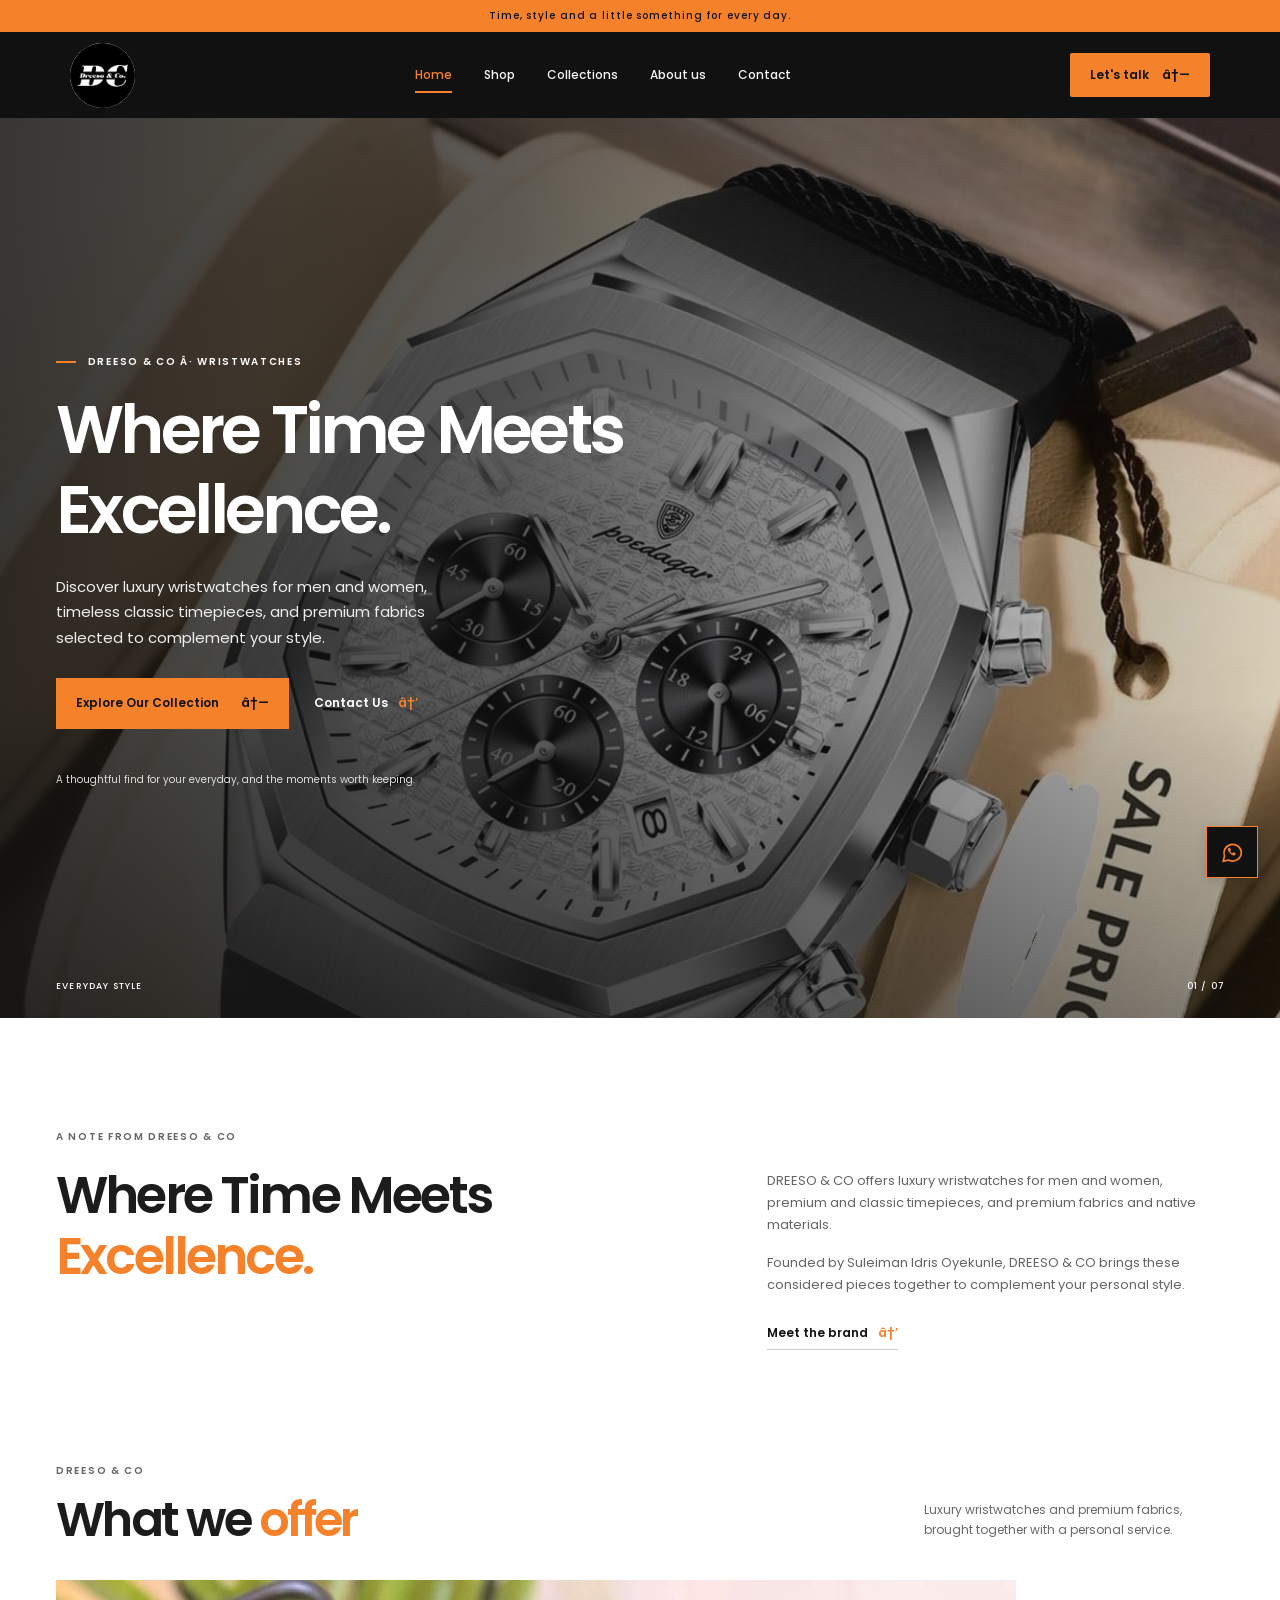
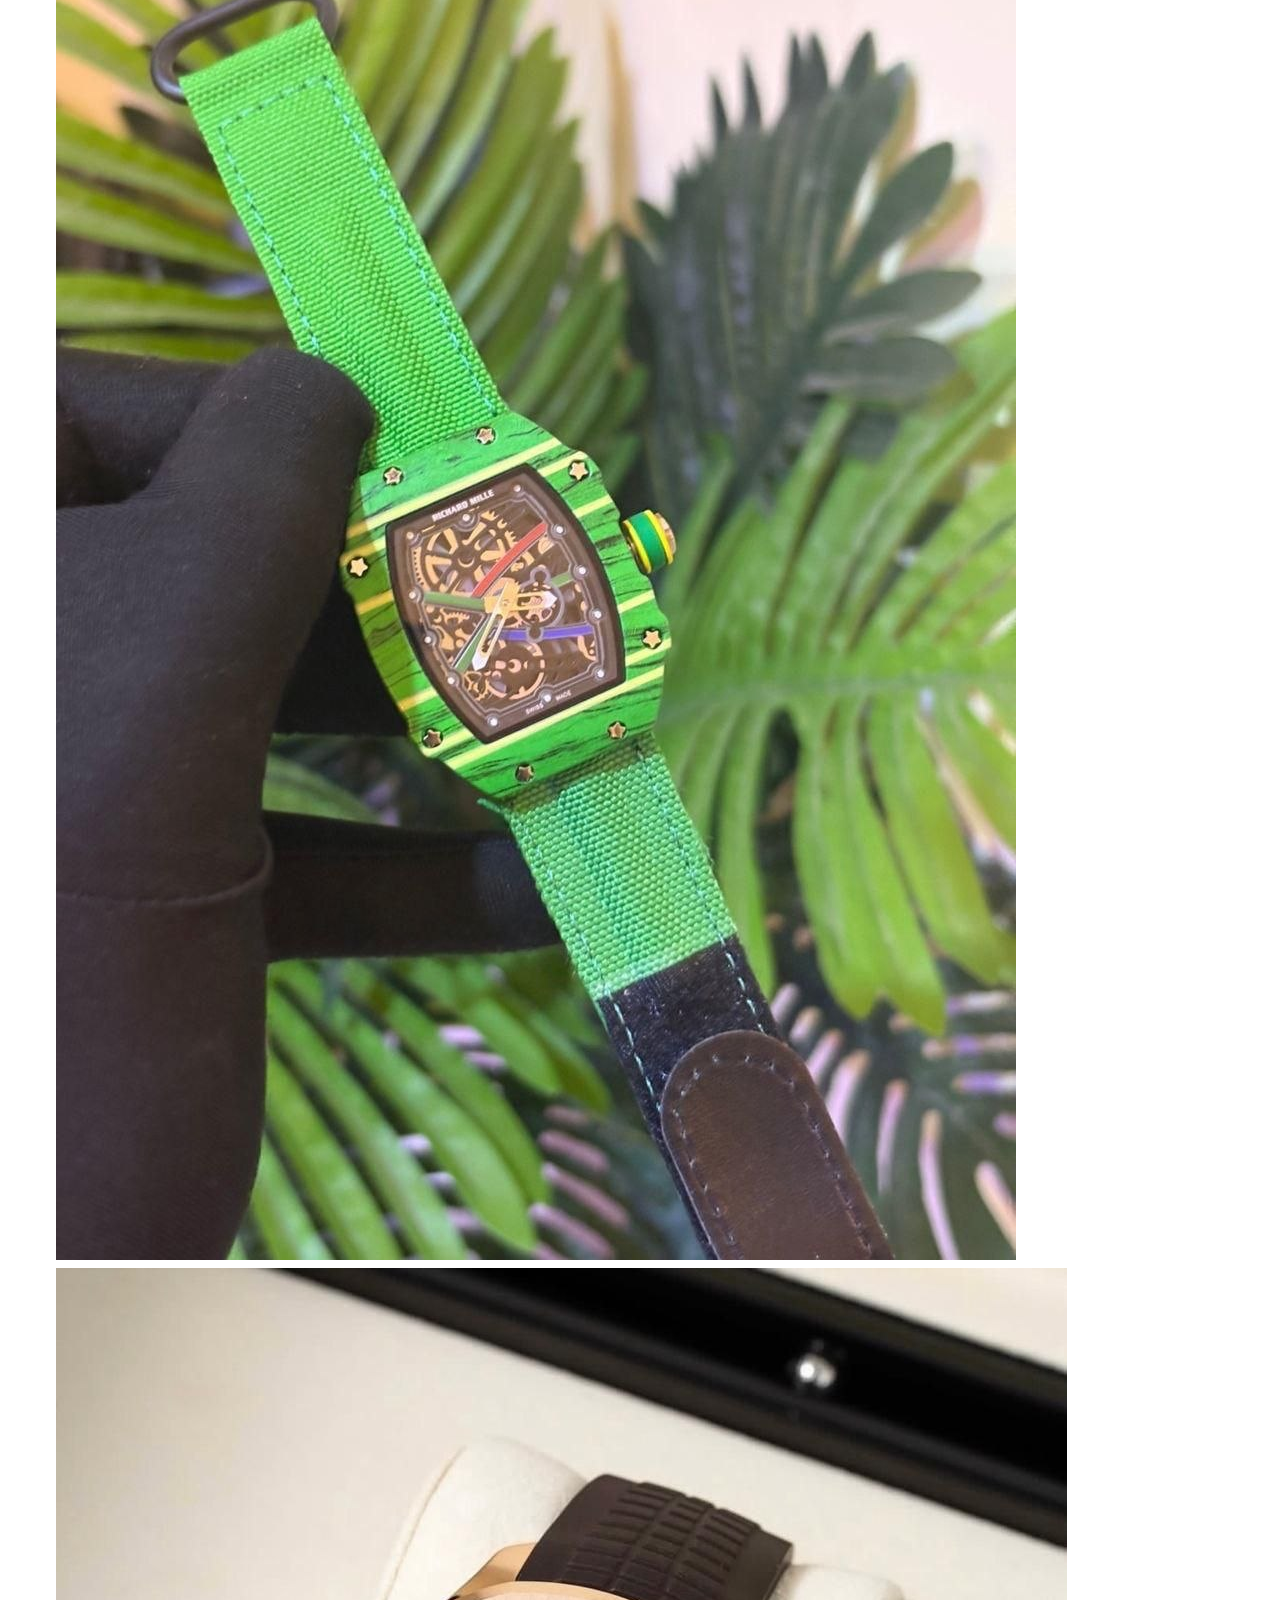
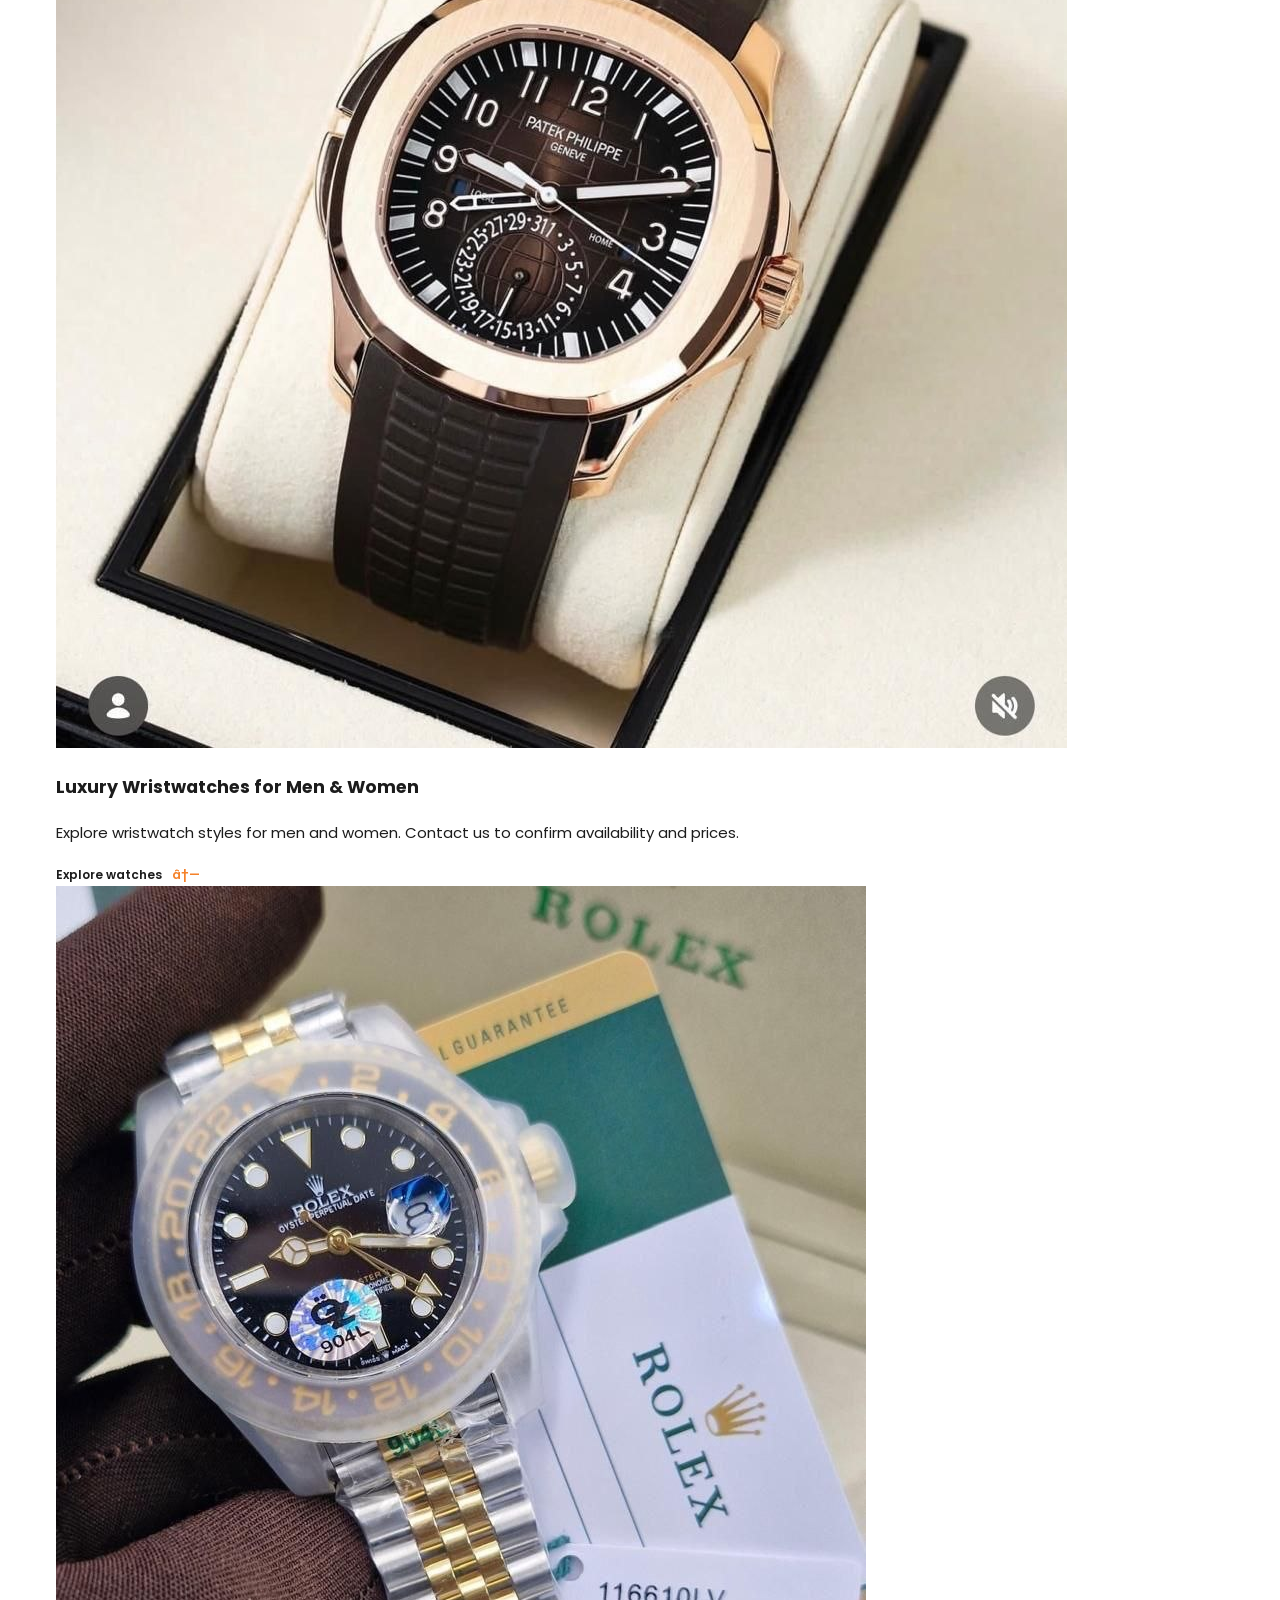
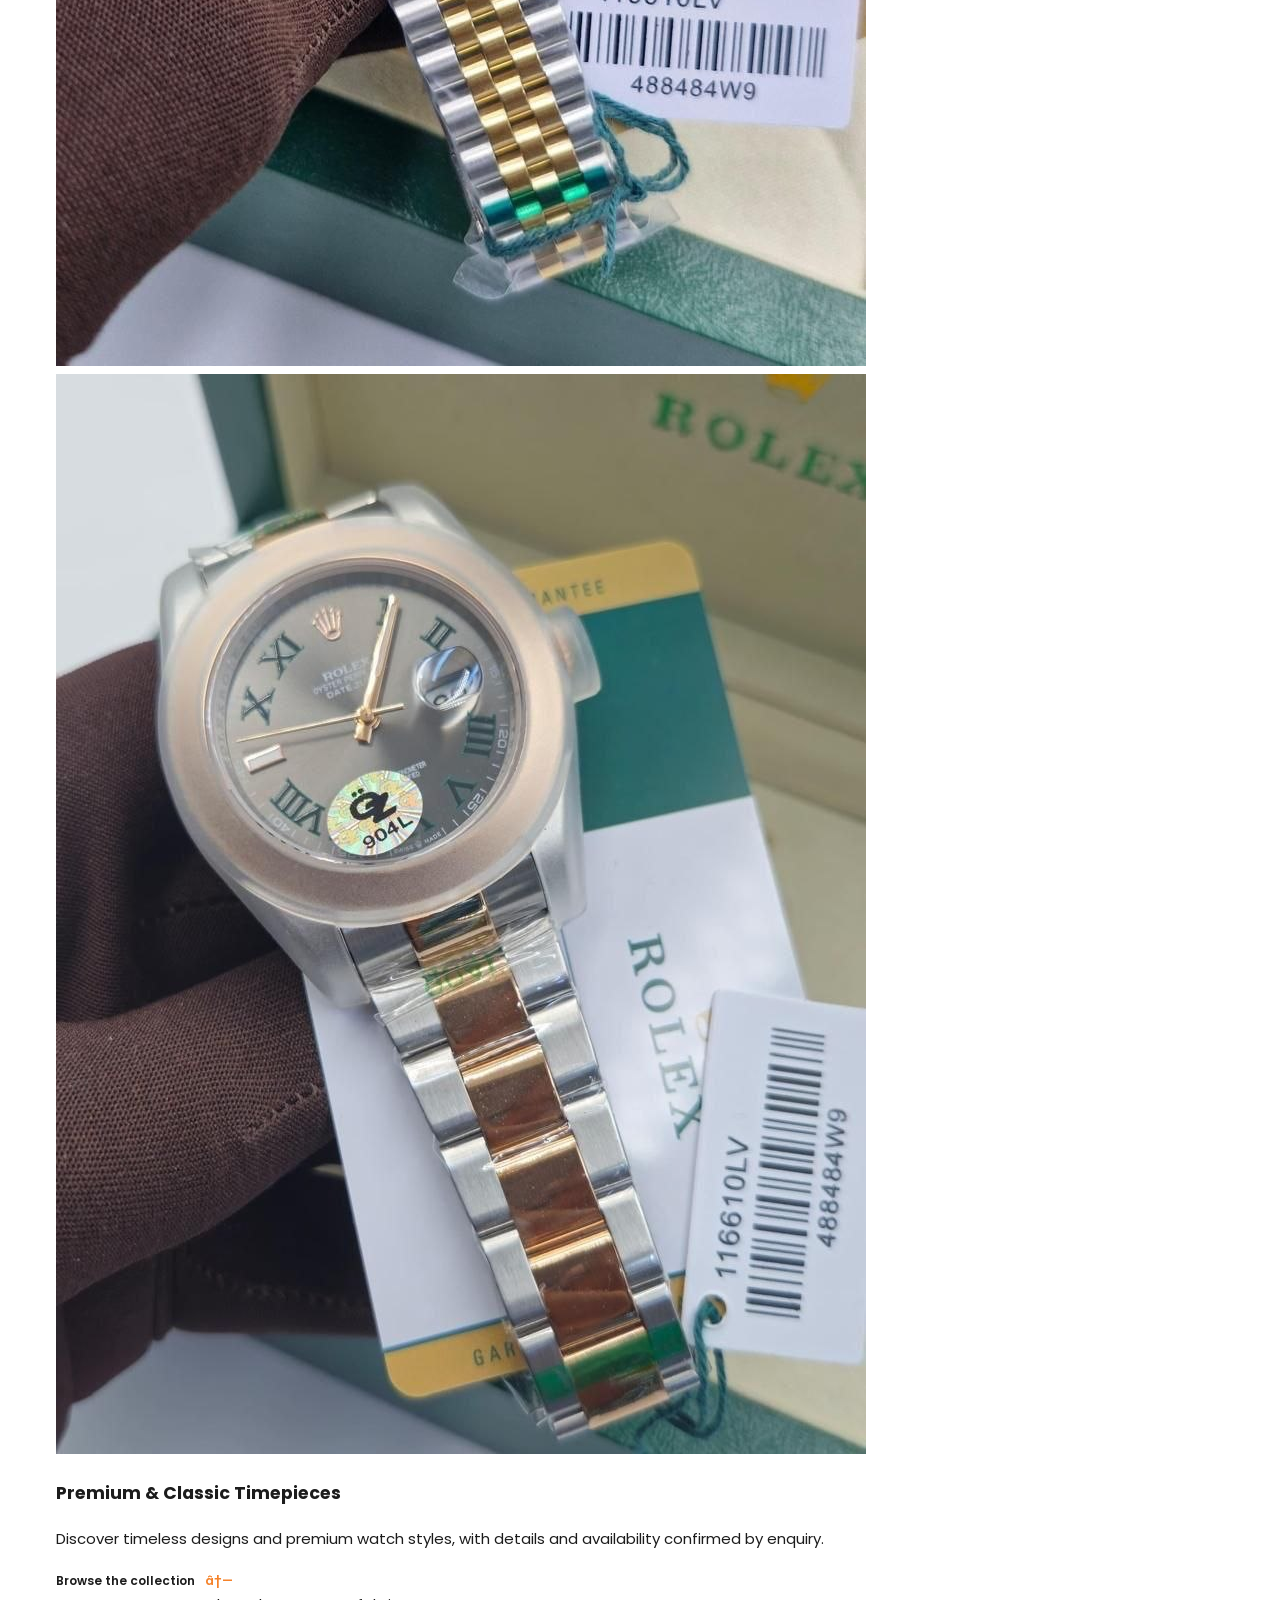
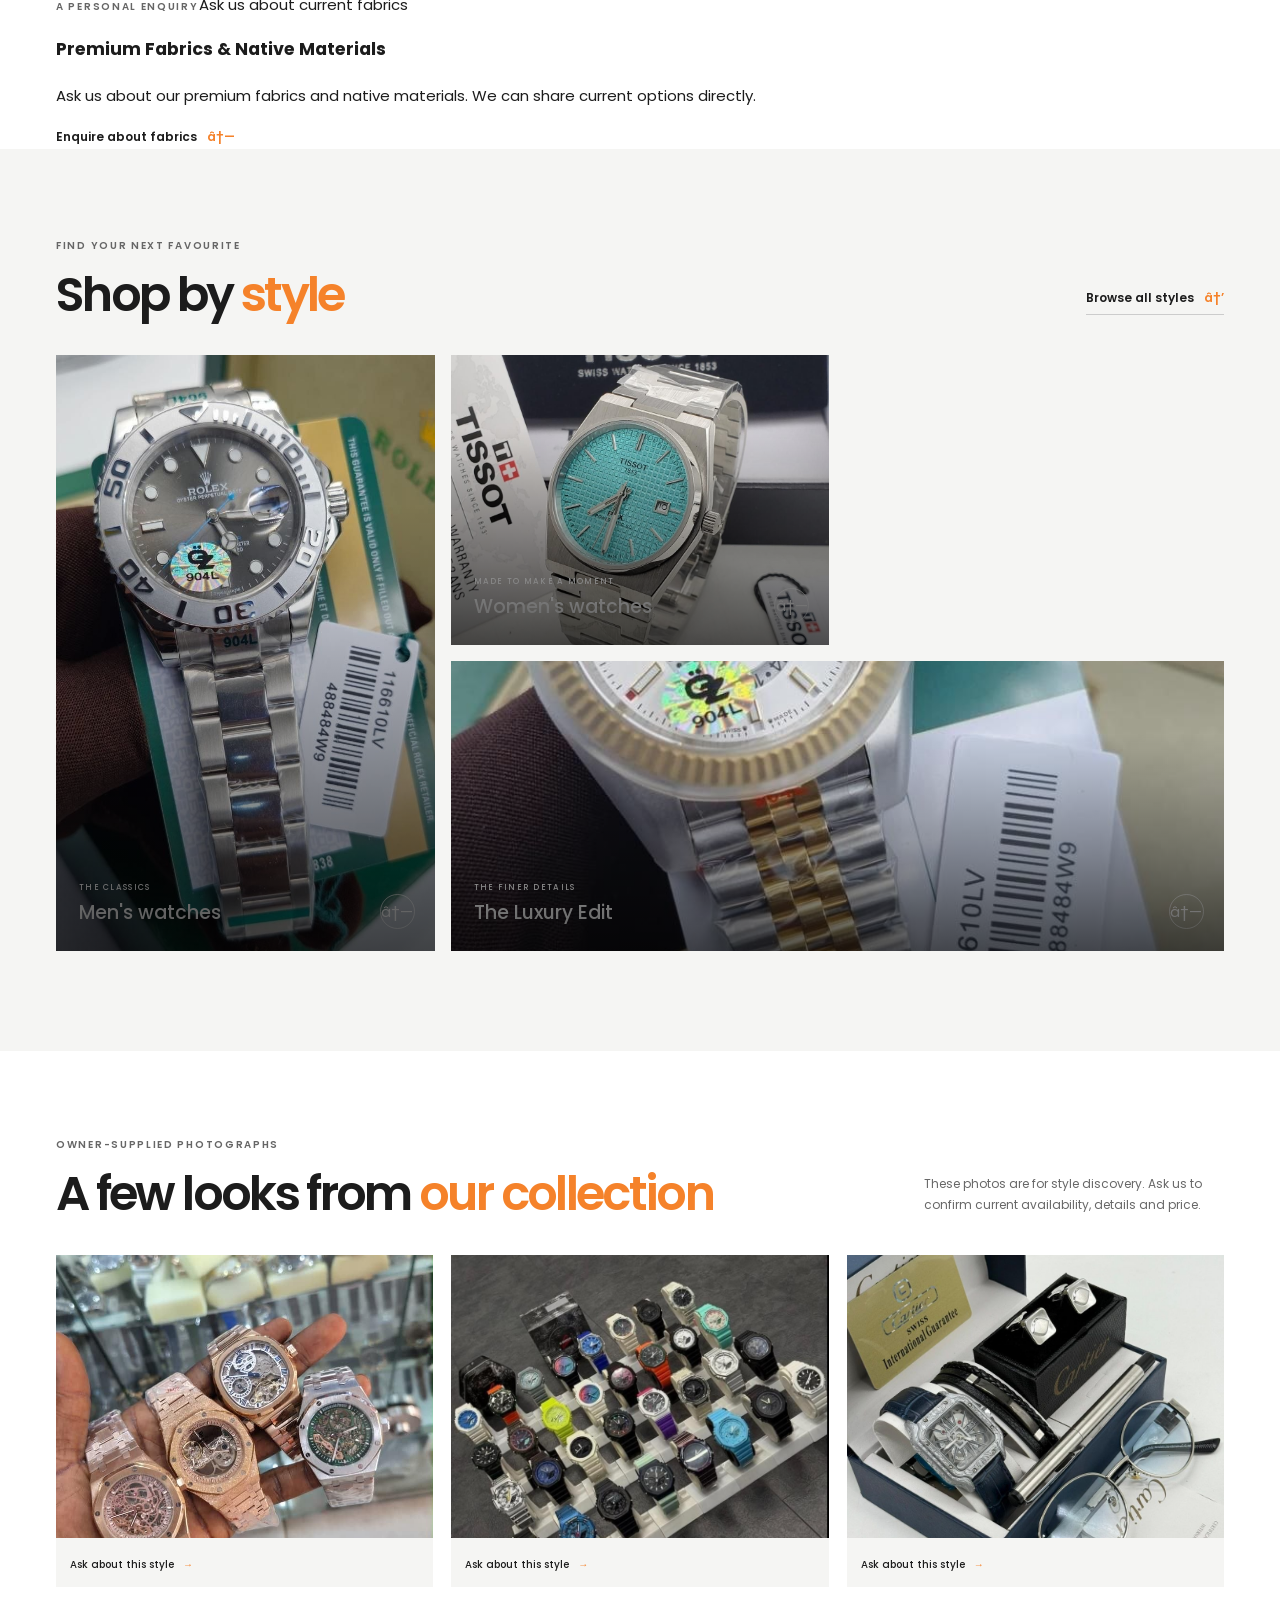
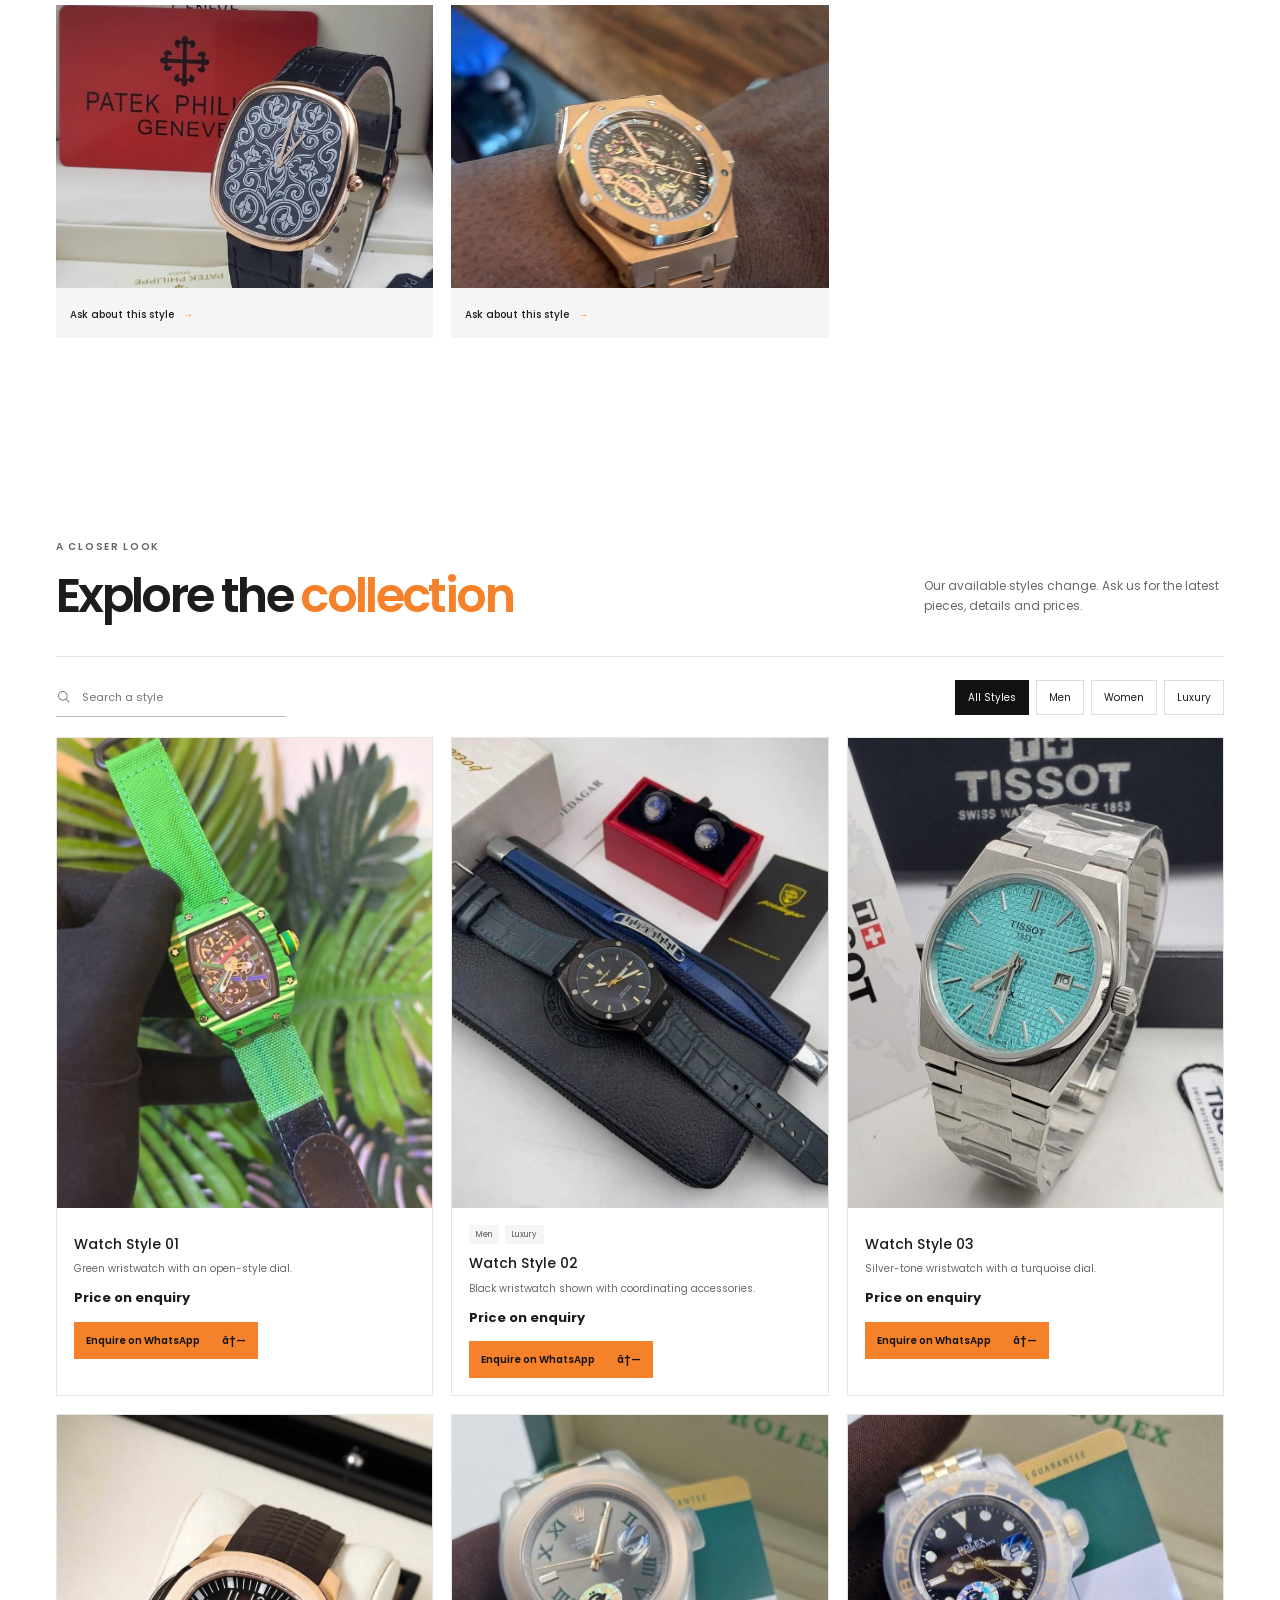
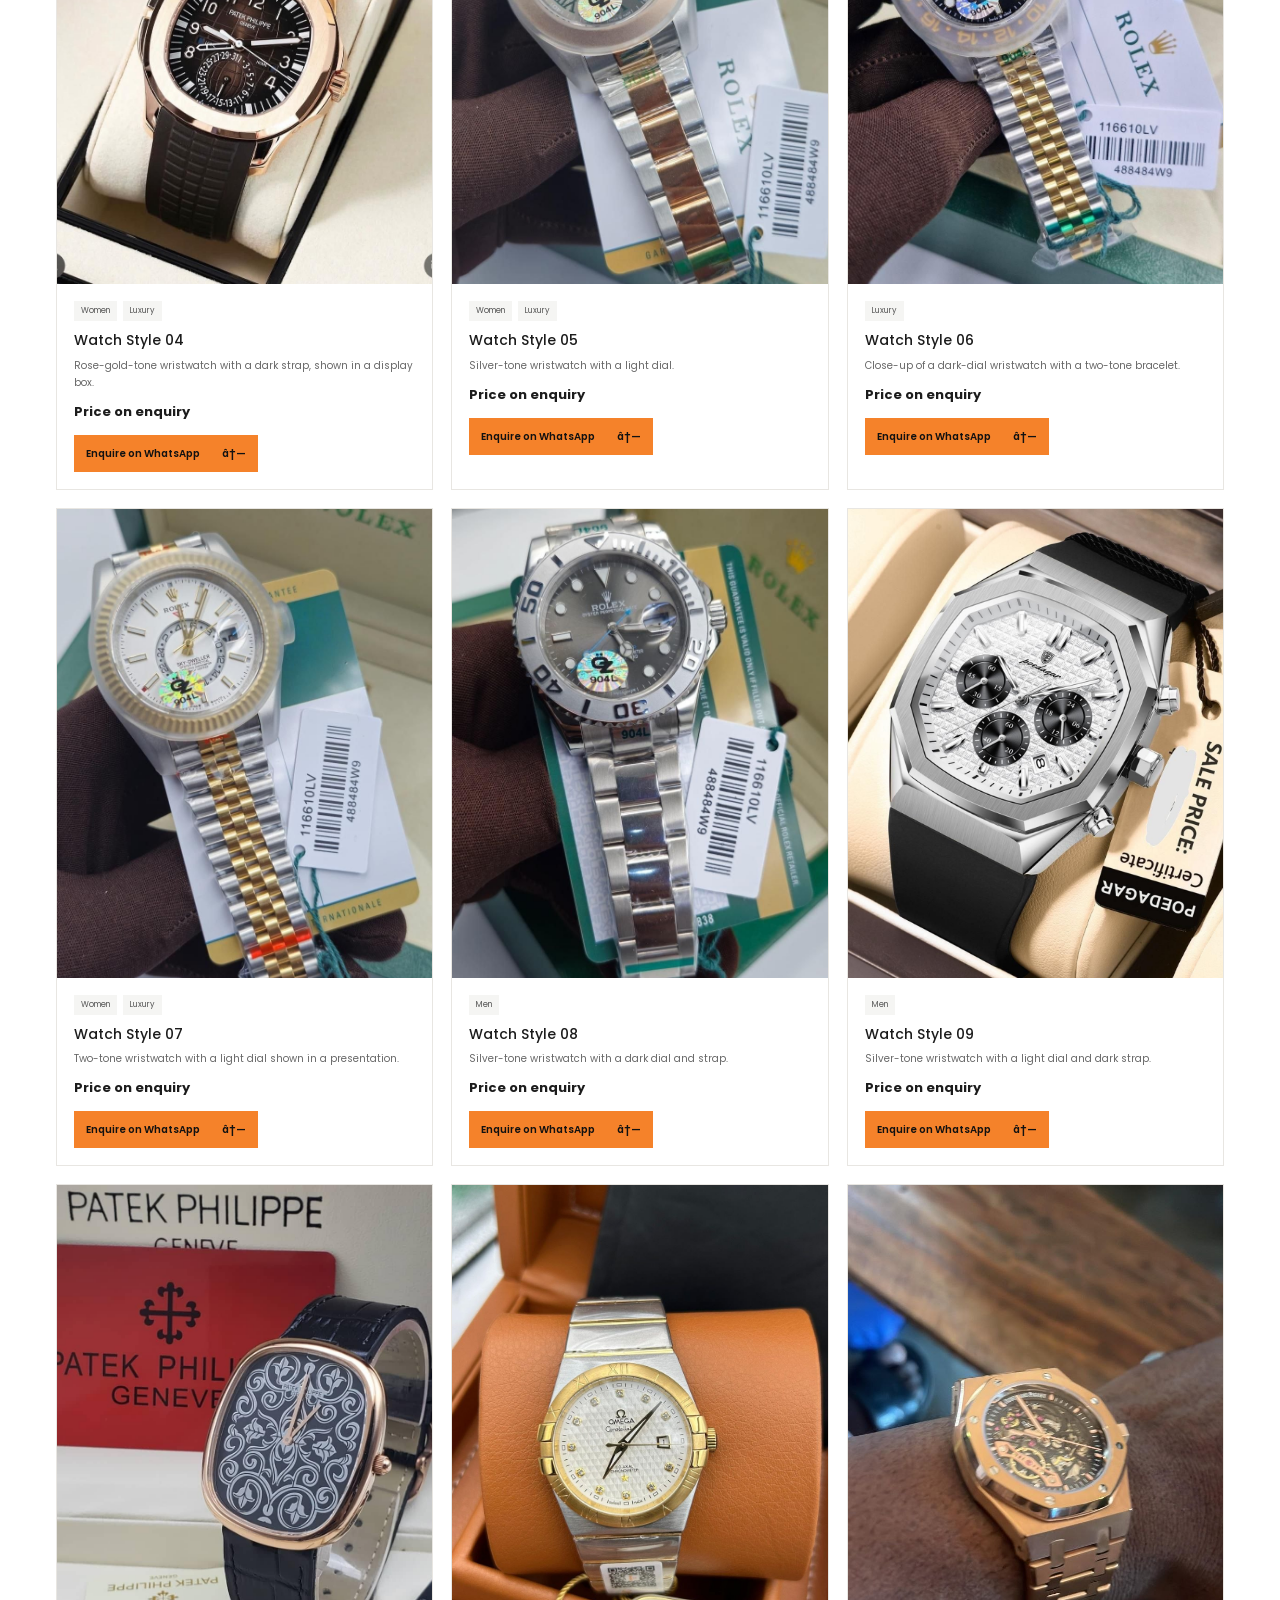
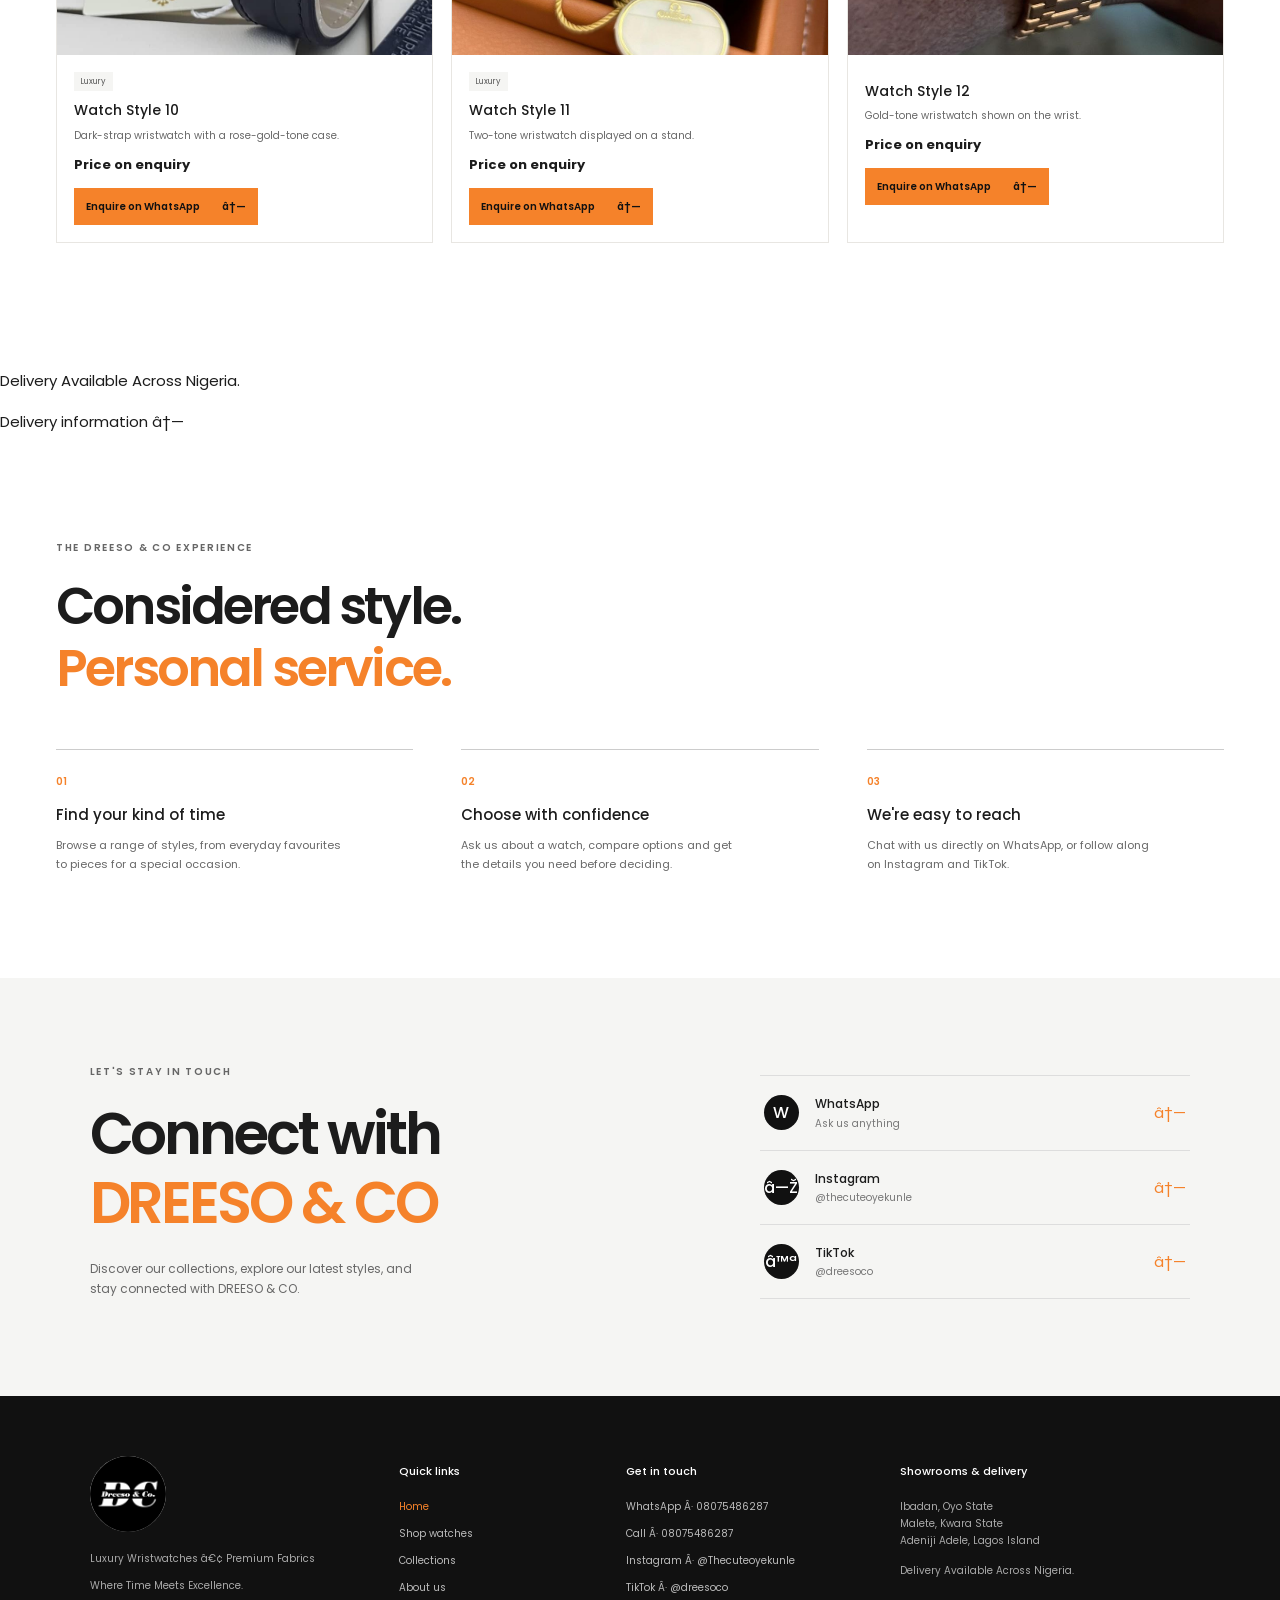
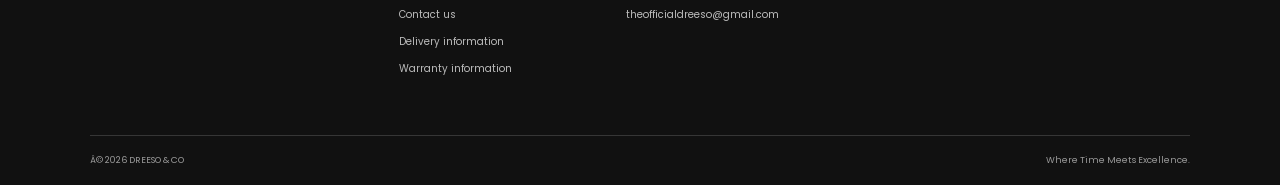
==== index.html @ 20e48f06 "first commit" ====
<!doctype html>
<html lang="en">
<head>
  <meta charset="utf-8">
  <meta name="viewport" content="width=device-width, initial-scale=1">
  <meta name="description" content="DREESO & CO offers luxury wristwatches, premium and classic timepieces, and premium fabrics.">
  <meta name="theme-color" content="#111111">
  <meta property="og:title" content="DREESO & CO â€” Watches for every moment">
  <meta property="og:description" content="Where Time Meets Excellence. Explore wristwatches and premium fabrics from DREESO & CO.">
  <meta property="og:type" content="website">
  <title>DREESO &amp; CO | Luxury Wristwatches &amp; Premium Fabrics</title>
  <link rel="icon" href="dress%26co%20img/dress%26co%20logo.jpg" type="image/jpeg">
  <link rel="preconnect" href="https://fonts.googleapis.com">
  <link rel="preconnect" href="https://fonts.gstatic.com" crossorigin>
  <link href="https://fonts.googleapis.com/css2?family=Poppins:wght@400;500;600;700&display=swap" rel="stylesheet">
  <link rel="stylesheet" href="style.css">
  <script src="script.js" defer></script>
</head>
<body class="home-page">
  <a class="skip-link" href="#main">Skip to content</a>
  <div class="announcement">Time, style and a little something for every day.</div>
  <header class="site-header">
    <a class="brand" href="#home" aria-label="DREESO & CO home"><img src="dress%26co%20img/dress%26co%20logo.jpg" alt="DREESO & CO"></a>
    <button class="menu-toggle" type="button" aria-expanded="false" aria-controls="primary-nav" aria-label="Open menu"><span></span><span></span><span></span></button>
    <nav id="primary-nav" class="primary-nav" aria-label="Main navigation">
      <a href="index.html">Home</a><a href="shop.html">Shop</a><a href="collections.html">Collections</a><a href="about.html">About us</a><a href="contact.html">Contact</a>
    </nav>
    <a class="header-cta" href="https://wa.me/2348075486287" target="_blank" rel="noopener">Let's talk <span aria-hidden="true">â†—</span></a>
  </header>

  <main id="main">
    <section class="hero" id="home">
      <div class="hero-image" role="img" aria-label="DREESO & CO wristwatch photographs and video"><div class="hero-slideshow" aria-hidden="true"><div class="hero-slide is-active"><img src="dress%26co%20img/17.jpg" alt="" fetchpriority="high"></div><div class="hero-slide"></div></div><div class="hero-image-caption"><span id="hero-caption">EVERYDAY STYLE</span><span id="hero-counter">01 / 07</span></div></div>
      <div class="hero-copy">
        <p class="eyebrow"><span></span> DREESO & CO Â· WRISTWATCHES</p>
        <h1>Where Time Meets Excellence.</h1>
        <p class="hero-lede">Discover luxury wristwatches for men and women, timeless classic timepieces, and premium fabrics selected to complement your style.</p>
        <div class="hero-actions"><a class="button button-orange" href="#shop">Explore Our Collection <span aria-hidden="true">â†—</span></a><a class="text-link" href="#contact">Contact Us <span aria-hidden="true">â†’</span></a></div>
        <p class="hero-note">A thoughtful find for your everyday, and the moments worth keeping.</p>
      </div>
    </section>

    <section class="intro section-wrap" id="about">
  <p class="eyebrow">A NOTE FROM DREESO & CO</p>
  <div class="intro-grid"><h2>Where Time Meets <em>Excellence.</em></h2><div><p>DREESO & CO offers luxury wristwatches for men and women, premium and classic timepieces, and premium fabrics and native materials.</p><p>Founded by Suleiman Idris Oyekunle, DREESO & CO brings these considered pieces together to complement your personal style.</p><a href="about.html" class="underlined-link">Meet the brand <span aria-hidden="true">â†’</span></a></div></div>
</section>

<section class="offerings-section section-wrap" id="products-services" aria-labelledby="offerings-title">
  <div class="section-heading"><div><p class="eyebrow">DREESO & CO</p><h2 id="offerings-title">What we <em>offer</em></h2></div><p class="section-aside">Luxury wristwatches and premium fabrics, brought together with a personal service.</p></div>
  <div class="offerings-grid">
    <article class="offering-card"><div class="offering-images"><img src="dress%26co%20img/6.jpg" alt="Green wristwatch with an open-style dial" loading="lazy"><img src="dress%26co%20img/7.jpg" alt="Rose-gold-tone wristwatch with a dark strap" loading="lazy"></div><div class="offering-copy"><h3>Luxury Wristwatches for Men &amp; Women</h3><p>Explore wristwatch styles for men and women. Contact us to confirm availability and prices.</p><a class="underlined-link" href="shop.html">Explore watches <span aria-hidden="true">â†—</span></a></div></article>
    <article class="offering-card"><div class="offering-images"><img src="dress%26co%20img/13.jpg" alt="Dark-dial wristwatch with a two-tone bracelet" loading="lazy"><img src="dress%26co%20img/14.jpg" alt="Silver-tone wristwatch with a light dial" loading="lazy"></div><div class="offering-copy"><h3>Premium &amp; Classic Timepieces</h3><p>Discover timeless designs and premium watch styles, with details and availability confirmed by enquiry.</p><a class="underlined-link" href="shop.html">Browse the collection <span aria-hidden="true">â†—</span></a></div></article>
    <article class="offering-card offering-fabrics"><div class="fabric-intro"><span class="eyebrow">A PERSONAL ENQUIRY</span><span class="fabric-prompt">Ask us about current fabrics</span></div><div class="offering-copy"><h3>Premium Fabrics &amp; Native Materials</h3><p>Ask us about our premium fabrics and native materials. We can share current options directly.</p><a class="underlined-link" href="https://wa.me/2348075486287?text=Hello%20DREESO%20%26%20CO%2C%20please%20share%20your%20current%20premium%20fabrics%20and%20native%20materials." target="_blank" rel="noopener">Enquire about fabrics <span aria-hidden="true">â†—</span></a></div></article>
  </div>
</section>    <section class="categories-section" id="categories">
      <div class="section-wrap"><div class="section-heading"><div><p class="eyebrow">FIND YOUR NEXT FAVOURITE</p><h2>Shop by <em>style</em></h2></div><a class="underlined-link" href="#shop">Browse all styles <span aria-hidden="true">â†’</span></a></div>
        <div class="category-grid">          <a class="category-card category-large" href="#shop" data-category="Men's Watches"><img loading="lazy" src="dress%26co%20img/16.jpg" alt="A silver-tone wristwatch shown in hand"><span class="category-overlay"><small>THE CLASSICS</small><strong>Men's watches</strong><span class="circle-arrow" aria-hidden="true">â†—</span></span></a>
          <a class="category-card" href="#shop" data-category="Women's Watches"><img loading="lazy" src="dress%26co%20img/10.jpg" alt="Silver-tone wristwatch with a turquoise dial"><span class="category-overlay"><small>MADE TO MAKE A MOMENT</small><strong>Women's watches</strong><span class="circle-arrow" aria-hidden="true">â†—</span></span></a>
          <a class="category-card category-wide" href="#shop" data-category="Luxury Collection"><img loading="lazy" src="dress%26co%20img/15.jpg" alt="Two-tone wristwatch displayed with coordinating jewellery"><span class="category-overlay"><small>THE FINER DETAILS</small><strong>The Luxury Edit</strong><span class="circle-arrow" aria-hidden="true">â†—</span></span></a></div>
      </div>
    </section>

    <section class="photo-showcase section-wrap" aria-labelledby="photo-showcase-title">
      <div class="section-heading"><div><p class="eyebrow">OWNER-SUPPLIED PHOTOGRAPHS</p><h2 id="photo-showcase-title">A few looks from <em>our collection</em></h2></div><p class="section-aside">These photos are for style discovery. Ask us to confirm current availability, details and price.</p></div>
      <div class="showcase-grid">
        <figure><img src="dress%26co%20img/18.jpg" alt="Several wristwatch styles displayed together" loading="lazy"><figcaption><a href="https://wa.me/2348075486287?text=Hello%20DREESO%20%26%20CO%2C%20please%20confirm%20availability%2C%20details%20and%20price%20for%20watch%20photo%2018.jpg." target="_blank" rel="noopener">Ask about this style <span aria-hidden="true">&#8594;</span></a></figcaption></figure>
        <figure><img src="dress%26co%20img/4.jpg" alt="Assorted wristwatch styles in a display" loading="lazy"><figcaption><a href="https://wa.me/2348075486287?text=Hello%20DREESO%20%26%20CO%2C%20please%20confirm%20availability%2C%20details%20and%20price%20for%20watch%20photo%204.jpg." target="_blank" rel="noopener">Ask about this style <span aria-hidden="true">&#8594;</span></a></figcaption></figure>
        <figure><img src="dress%26co%20img/3.jpg" alt="Wristwatches shown with coordinating presentation accessories" loading="lazy"><figcaption><a href="https://wa.me/2348075486287?text=Hello%20DREESO%20%26%20CO%2C%20please%20confirm%20availability%2C%20details%20and%20price%20for%20watch%20photo%203.jpg." target="_blank" rel="noopener">Ask about this style <span aria-hidden="true">&#8594;</span></a></figcaption></figure>
        <figure><img src="dress%26co%20img/22.jpg" alt="Dark-strap wristwatch with a rose-gold-tone case" loading="lazy"><figcaption><a href="https://wa.me/2348075486287?text=Hello%20DREESO%20%26%20CO%2C%20please%20confirm%20availability%2C%20details%20and%20price%20for%20watch%20photo%2022.jpg." target="_blank" rel="noopener">Ask about this style <span aria-hidden="true">&#8594;</span></a></figcaption></figure>
        <figure><img src="dress%26co%20img/wrist%20watch2.jpg" alt="Gold-tone wristwatch worn on the wrist" loading="lazy"><figcaption><a href="https://wa.me/2348075486287?text=Hello%20DREESO%20%26%20CO%2C%20please%20confirm%20availability%2C%20details%20and%20price%20for%20wrist%20watch2.jpg." target="_blank" rel="noopener">Ask about this style <span aria-hidden="true">&#8594;</span></a></figcaption></figure>
      </div>
    </section>

    <section class="shop-section section-wrap" id="shop">
      <div class="section-heading"><div><p class="eyebrow">A CLOSER LOOK</p><h2>Explore the <em>collection</em></h2></div><p class="section-aside">Our available styles change. Ask us for the latest pieces, details and prices.</p></div>
      <div class="shop-tools"><label class="search-box"><span class="sr-only">Search styles</span><svg aria-hidden="true" viewBox="0 0 24 24"><circle cx="10.8" cy="10.8" r="6.8"></circle><path d="m16 16 5 5"></path></svg><input id="style-search" type="search" placeholder="Search a style" autocomplete="off"></label><div class="filter-list" role="group" aria-label="Filter by category"><button class="filter-chip active" data-filter="All Styles">All Styles</button><button class="filter-chip" data-filter="Men's Watches">Men</button><button class="filter-chip" data-filter="Women's Watches">Women</button><button class="filter-chip" data-filter="Luxury Collection">Luxury</button></div></div>
      <div class="collection-panel" id="collection-results" aria-live="polite"></div>
    </section>

    <section class="delivery-banner"><p>Delivery Available Across Nigeria.</p><a href="delivery.html">Delivery information <span aria-hidden="true">â†—</span></a></section>

    <section class="values-section section-wrap"><p class="eyebrow">THE DREESO & CO EXPERIENCE</p><h2>Considered style.<br><em>Personal service.</em></h2><div class="value-grid"><article><span>01</span><h3>Find your kind of time</h3><p>Browse a range of styles, from everyday favourites to pieces for a special occasion.</p></article><article><span>02</span><h3>Choose with confidence</h3><p>Ask us about a watch, compare options and get the details you need before deciding.</p></article><article><span>03</span><h3>We're easy to reach</h3><p>Chat with us directly on WhatsApp, or follow along on Instagram and TikTok.</p></article></div></section><section class="social-section" id="contact"><div class="social-copy"><p class="eyebrow">LET'S STAY IN TOUCH</p><h2>Connect with<br><em>DREESO & CO</em></h2><p>Discover our collections, explore our latest styles, and stay connected with DREESO & CO.</p></div><div class="social-links"><a href="https://wa.me/2348075486287" target="_blank" rel="noopener"><span class="social-icon" aria-hidden="true">W</span><span><strong>WhatsApp</strong><small>Ask us anything</small></span><b aria-hidden="true">â†—</b></a><a href="https://www.instagram.com/thecuteoyekunle/" target="_blank" rel="noopener"><span class="social-icon" aria-hidden="true">â—Ž</span><span><strong>Instagram</strong><small>@thecuteoyekunle</small></span><b aria-hidden="true">â†—</b></a><a href="https://www.tiktok.com/@dreesoco" target="_blank" rel="noopener"><span class="social-icon" aria-hidden="true">â™ª</span><span><strong>TikTok</strong><small>@dreesoco</small></span><b aria-hidden="true">â†—</b></a></div></section>
  </main>

  <footer class="site-footer">
  <div class="footer-main">
    <div class="footer-brand"><img src="dress%26co%20img/dress%26co%20logo.jpg" alt="DREESO & CO"><p class="footer-brand-line">Luxury Wristwatches â€¢ Premium Fabrics</p><p>Where Time Meets Excellence.</p></div>
    <div><h2>Quick links</h2><a href="index.html">Home</a><a href="shop.html">Shop watches</a><a href="collections.html">Collections</a><a href="about.html">About us</a><a href="contact.html">Contact us</a><a href="delivery.html">Delivery information</a><a href="warranty.html">Warranty information</a></div>
    <div><h2>Get in touch</h2><a href="https://wa.me/2348075486287" target="_blank" rel="noopener">WhatsApp Â· 08075486287</a><a href="tel:+2348075486287">Call Â· 08075486287</a><a href="https://www.instagram.com/thecuteoyekunle/" target="_blank" rel="noopener">Instagram Â· @Thecuteoyekunle</a><a href="https://www.tiktok.com/@dreesoco" target="_blank" rel="noopener">TikTok Â· @dreesoco</a><a href="mailto:theofficialdreeso@gmail.com">theofficialdreeso@gmail.com</a></div>
    <div class="footer-policies"><h2>Showrooms &amp; delivery</h2><p>Ibadan, Oyo State<br>Malete, Kwara State<br>Adeniji Adele, Lagos Island</p><p class="footer-delivery">Delivery Available Across Nigeria.</p></div>
  </div>
  <div class="footer-bottom"><span>Â© <span id="year"></span> DREESO & CO</span><span>Where Time Meets Excellence.</span></div>
</footer>
  <a class="floating-whatsapp" href="https://wa.me/2348075486287" target="_blank" rel="noopener" aria-label="Contact DREESO & CO on WhatsApp"><svg viewBox="0 0 24 24" aria-hidden="true"><path d="M20.5 11.8a8.4 8.4 0 0 1-12.4 7.4L3 20.5l1.3-4.9A8.4 8.4 0 1 1 20.5 11.8Z"></path><path d="M8.2 7.8c.2-.4.4-.4.7-.4h.4c.2 0 .3.1.4.4l.7 1.6c.1.2.1.4 0 .5l-.5.7c-.2.2-.2.3-.1.5.4.7 1 1.3 1.7 1.7.2.1.4.1.5-.1l.7-.8c.2-.2.3-.2.5-.1l1.6.8c.2.1.3.2.3.4 0 .3-.2 1-.6 1.3-.4.4-1 .6-1.6.5-.7-.1-1.7-.5-2.8-1.5-1.4-1.2-2.3-2.7-2.5-3.7-.2-.8 0-1.4.3-1.8Z"></path></svg></a>
</body>
</html>
---- style.css ----
:root{--ink:#111;--text:#1c1c1c;--muted:#686868;--orange:#f5822a;--paper:#fff;--soft:#f5f5f3;--line:#e8e6e2;--font:'Poppins',sans-serif;--wrap:1240px}*{box-sizing:border-box}html{scroll-behavior:smooth;scroll-padding-top:90px}body{margin:0;color:var(--text);background:var(--paper);font:400 15px/1.7 var(--font);-webkit-font-smoothing:antialiased}a{color:inherit;text-decoration:none}button,input{font:inherit}button{color:inherit}.skip-link{position:absolute;top:-50px;left:16px;z-index:99;background:white;padding:10px}.skip-link:focus{top:8px}.sr-only{position:absolute;width:1px;height:1px;padding:0;margin:-1px;overflow:hidden;clip:rect(0,0,0,0);white-space:nowrap;border:0}.announcement{height:32px;background:var(--orange);color:#111;text-align:center;font-size:10px;font-weight:500;letter-spacing:.09em;line-height:32px}.site-header{height:86px;padding:0 max(5.5vw,24px);display:flex;align-items:center;justify-content:space-between;background:var(--ink);color:white;position:sticky;top:0;z-index:20}.brand{width:65px;height:65px;border-radius:50%;overflow:hidden;background:#fff;display:flex;align-items:center;justify-content:center}.brand img{width:100%;height:100%;object-fit:cover}.primary-nav{display:flex;align-items:center;gap:clamp(16px,2.5vw,38px)}.primary-nav a{font-size:12px;font-weight:500;color:#f5f5f5;transition:color .2s}.primary-nav a:hover,.primary-nav a:focus-visible{color:var(--orange)}.header-cta{background:var(--orange);color:var(--ink);padding:12px 20px;font-size:12px;font-weight:600;border-radius:2px}.header-cta span{margin-left:10px}.menu-toggle{display:none}.hero{min-height:590px;display:grid;grid-template-columns:1fr 1fr;background:#f2f0ed}.hero-copy{padding:90px 7vw 65px max(9vw,40px);display:flex;flex-direction:column;align-items:flex-start;justify-content:center}.eyebrow{font-size:10px;font-weight:600;letter-spacing:.17em;margin:0 0 20px;color:#666}.hero-copy .eyebrow span{display:inline-block;width:20px;height:2px;background:var(--orange);vertical-align:middle;margin-right:8px}.hero h1,.intro h2,.section-heading h2,.pay-copy h2,.values-section h2,.social-copy h2{font-size:clamp(37px,5vw,66px);line-height:1.2;letter-spacing:-.055em;font-weight:600;margin:0}.hero h1 em,.intro h2 em,.section-heading h2 em,.pay-copy h2 em,.values-section h2 em,.social-copy h2 em{font-style:normal;color:var(--orange)}.hero-lede{max-width:390px;color:#585858;font-size:15px;margin:24px 0 28px}.hero-actions{display:flex;align-items:center;gap:25px;flex-wrap:wrap}.button{display:inline-flex;align-items:center;justify-content:center;gap:22px;padding:15px 20px;font-size:12px;font-weight:600;transition:background .2s,transform .2s}.button:hover{transform:translateY(-2px)}.button-orange{background:var(--orange);color:#111}.button-orange:hover{background:#e9721b}.text-link,.underlined-link{font-size:12px;font-weight:600}.text-link span,.underlined-link span{color:var(--orange);padding-left:7px}.hero-note{font-size:10px;color:#777;margin:42px 0 0}.hero-image{min-height:590px;background:#111;position:relative}.hero-image:after{content:"";position:absolute;inset:0;background:linear-gradient(180deg,transparent 68%,rgba(0,0,0,.35))}.hero-image-caption{position:absolute;z-index:1;bottom:26px;left:30px;right:30px;color:#fff;display:flex;justify-content:space-between;font-size:9px;font-weight:500;letter-spacing:.13em}.section-wrap{max-width:var(--wrap);margin:auto;padding-left:36px;padding-right:36px}.intro{padding-top:110px;padding-bottom:112px}.intro-grid{display:grid;grid-template-columns:1fr .8fr;gap:12%;align-items:start}.intro h2{font-size:clamp(34px,4vw,52px)}.intro-grid>div{padding-top:5px;color:#646464;font-size:13px}.intro-grid>div p{margin:0 0 16px}.intro-grid .underlined-link{display:inline-block;color:#111;margin-top:11px;border-bottom:1px solid #ccc;padding-bottom:5px}.categories-section{background:var(--soft);padding:88px 0 100px}.section-heading{display:flex;align-items:end;justify-content:space-between;gap:30px;margin-bottom:32px}.section-heading .eyebrow{margin-bottom:12px}.section-heading h2{font-size:clamp(34px,4vw,48px)}.section-heading>.underlined-link{border-bottom:1px solid #ccc;padding-bottom:6px;margin-bottom:8px}.category-grid{display:grid;grid-template-columns:repeat(3,1fr);grid-auto-rows:290px;gap:16px}.category-card{position:relative;overflow:hidden;background:#ddd;isolation:isolate}.category-card:after{content:"";position:absolute;inset:25% 0 0;background:linear-gradient(transparent,rgba(0,0,0,.67));z-index:-0}.category-card img{position:absolute;inset:0;width:100%;height:100%;object-fit:cover;z-index:-1;transition:transform .5s}.category-card:hover img{transform:scale(1.035)}.category-large{grid-row:span 2}.category-wide{grid-column:span 2}.category-overlay{position:absolute;bottom:22px;left:23px;right:20px;color:#fff;display:flex;flex-direction:column;align-items:flex-start}.category-overlay small{font-size:8px;letter-spacing:.16em;font-weight:500}.category-overlay strong{font-size:19px;font-weight:500;margin-top:2px}.circle-arrow{position:absolute;right:0;bottom:0;border:1px solid rgba(255,255,255,.65);width:35px;height:35px;border-radius:50%;display:grid;place-items:center;font-size:15px}.shop-section{padding-top:100px;padding-bottom:110px}.section-aside{max-width:300px;font-size:12px;color:var(--muted);margin:0 0 8px}.shop-tools{display:flex;align-items:center;justify-content:space-between;gap:22px;border-top:1px solid var(--line);padding:20px 0}.search-box{height:40px;width:230px;display:flex;align-items:center;border-bottom:1px solid #bbb;gap:9px}.search-box svg{width:17px;stroke:#777;fill:none;stroke-width:1.6}.search-box input{border:0;outline:0;background:transparent;width:100%;font-size:11px}.search-box:focus-within{border-color:var(--orange)}.filter-list{display:flex;align-items:center;gap:7px;flex-wrap:wrap}.filter-chip{border:1px solid #ddd;background:white;padding:8px 12px;font-size:10px;cursor:pointer;transition:.2s}.filter-chip:hover,.filter-chip.active{border-color:#111;background:#111;color:#fff}.collection-panel{min-height:218px;background:#f8f7f5;display:flex;align-items:center;justify-content:center;text-align:center;padding:38px}.empty-collection{max-width:440px}.empty-collection .small-mark{color:var(--orange);font-size:23px}.empty-collection h3{font-size:18px;font-weight:500;margin:8px 0}.empty-collection p{font-size:12px;color:var(--muted);margin:0 auto 18px}.empty-collection .button{padding:12px 17px}.pay-section{min-height:440px;background:#151515;color:white;display:grid;grid-template-columns:1fr 1fr}.pay-image{background:url('dress%26co%20img/3.jpg') center/cover no-repeat;min-height:440px}.pay-copy{padding:75px clamp(35px,8vw,120px);align-self:center}.pay-copy .eyebrow{color:#b6b6b6}.pay-copy h2{font-size:clamp(42px,5vw,62px)}.pay-copy>p:not(.eyebrow){font-size:12px;color:#c4c4c4;max-width:390px;margin:20px 0 24px}.button-light{background:#fff;color:#111}.button-light:hover{background:var(--orange)}.fine-print{display:block;color:#aaa;font-size:9px;margin-top:13px}.values-section{padding-top:105px;padding-bottom:105px}.values-section>h2{font-size:clamp(36px,4vw,52px);margin-bottom:50px}.value-grid{display:grid;grid-template-columns:repeat(3,1fr);gap:48px}.value-grid article{border-top:1px solid #ccc;padding-top:17px}.value-grid article>span{font-size:10px;color:var(--orange);font-weight:600}.value-grid h3{font-size:15px;font-weight:500;margin:10px 0 8px}.value-grid p{font-size:11px;color:var(--muted);max-width:290px;margin:0}.social-section{background:var(--soft);padding:85px max(calc((100vw - var(--wrap))/2 + 36px),7vw);display:grid;grid-template-columns:1fr .8fr;gap:12%;align-items:center}.social-copy h2{font-size:clamp(38px,4.5vw,58px)}.social-copy>p:last-child{font-size:12px;color:var(--muted);max-width:350px;margin-top:20px}.social-links{border-top:1px solid #ddd}.social-links>a{display:flex;align-items:center;gap:16px;border-bottom:1px solid #ddd;padding:18px 4px}.social-icon{width:35px;height:35px;display:grid;place-items:center;background:#111;color:#fff;font-weight:500;font-size:16px;border-radius:50%}.social-links>a>span:nth-child(2){display:flex;flex-direction:column;flex:1}.social-links strong{font-size:12px;font-weight:500}.social-links small{font-size:10px;color:#777}.social-links b{font-size:15px;font-weight:400;color:var(--orange)}.site-footer{background:#111;color:#fff;padding:60px max(calc((100vw - var(--wrap))/2 + 36px),7vw) 0}.footer-main{display:grid;grid-template-columns:1.15fr .8fr 1fr 1.25fr;gap:42px;padding-bottom:48px}.footer-brand img{width:76px;height:76px;object-fit:cover;border-radius:50%}.footer-brand p{font-size:10px;color:#aaa}.footer-main>div:not(:first-child){display:flex;flex-direction:column;align-items:flex-start}.footer-main h2{font-size:11px;font-weight:500;margin:6px 0 17px;color:#fff}.footer-main a:not(.underlined-link){font-size:10px;color:#bbb;margin:0 0 10px}.footer-main a:hover{color:var(--orange)}.footer-policies p{font-size:10px;color:#aaa;margin:0 0 13px;max-width:270px}.footer-policies .underlined-link{font-size:10px;border-bottom:1px solid #555;padding-bottom:4px}.footer-bottom{border-top:1px solid #363636;padding:17px 0;display:flex;justify-content:space-between;font-size:9px;color:#999}.floating-whatsapp{position:fixed;right:22px;bottom:22px;width:52px;height:52px;background:#111;border:1px solid var(--orange);color:var(--orange);display:grid;place-items:center;z-index:18;box-shadow:0 3px 12px #0002}.floating-whatsapp svg{width:25px;height:25px;fill:none;stroke:currentColor;stroke-width:1.6;stroke-linecap:round;stroke-linejoin:round}.floating-whatsapp svg path:last-child{fill:currentColor;stroke:none}.floating-whatsapp:hover{background:var(--orange);color:#111}.menu-toggle:focus-visible,.header-cta:focus-visible,a:focus-visible,button:focus-visible{outline:2px solid var(--orange);outline-offset:3px}
@media(max-width:900px){.site-header{padding:0 26px}.primary-nav{gap:15px}.primary-nav a{font-size:10px}.header-cta{padding:10px 13px;font-size:10px}.hero-copy{padding-left:6vw;padding-right:4vw}.category-grid{grid-auto-rows:240px}.footer-main{grid-template-columns:repeat(2,1fr);gap:32px}.social-section{padding-left:7vw;padding-right:7vw}.filter-list{justify-content:flex-end}}
@media(max-width:680px){html{scroll-padding-top:72px}.announcement{height:29px;line-height:29px;font-size:9px}.site-header{height:70px;padding:0 20px}.brand{width:51px;height:51px}.menu-toggle{display:flex;width:40px;height:40px;border:0;background:transparent;color:white;flex-direction:column;align-items:center;justify-content:center;gap:5px;order:3;cursor:pointer}.menu-toggle span{height:1px;width:21px;background:white;transition:transform .2s}.menu-toggle[aria-expanded=true] span:first-child{transform:translateY(6px) rotate(45deg)}.menu-toggle[aria-expanded=true] span:nth-child(2){opacity:0}.menu-toggle[aria-expanded=true] span:last-child{transform:translateY(-6px) rotate(-45deg)}.primary-nav{display:none;position:absolute;top:70px;left:0;right:0;background:#111;padding:12px 22px 24px;flex-direction:column;align-items:stretch;gap:0;border-top:1px solid #333}.primary-nav.open{display:flex}.primary-nav a{font-size:13px;padding:12px 2px;border-bottom:1px solid #2b2b2b}.header-cta{margin-left:auto;margin-right:9px;padding:10px 12px}.hero{grid-template-columns:1fr}.hero-copy{padding:58px 25px 43px;min-height:380px}.hero h1{font-size:43px}.hero-lede{font-size:13px;margin:19px 0 22px}.hero-note{margin-top:27px}.hero-image{min-height:340px;background-position:center 52%}.section-wrap{padding-left:23px;padding-right:23px}.intro{padding-top:70px;padding-bottom:75px}.intro-grid{grid-template-columns:1fr;gap:18px}.intro h2{font-size:39px}.intro-grid>div{font-size:12px}.categories-section{padding:67px 0 72px}.section-heading{align-items:flex-start;flex-direction:column;gap:14px;margin-bottom:24px}.section-heading h2{font-size:37px}.section-heading>.underlined-link{margin:0}.category-grid{grid-template-columns:1fr 1fr;grid-auto-rows:205px;gap:10px}.category-large{grid-row:span 1}.category-wide{grid-column:span 2}.category-overlay{left:13px;bottom:14px}.category-overlay small{font-size:7px}.category-overlay strong{font-size:14px;padding-right:26px}.circle-arrow{width:28px;height:28px;font-size:12px}.shop-section{padding-top:70px;padding-bottom:75px}.shop-section .section-heading{gap:12px}.section-aside{font-size:11px;margin:0}.shop-tools{align-items:stretch;flex-direction:column;gap:15px}.search-box{width:100%}.filter-list{justify-content:flex-start}.filter-chip{font-size:9px;padding:7px 9px}.collection-panel{min-height:230px;padding:24px}.pay-section{grid-template-columns:1fr}.pay-image{min-height:260px}.pay-copy{padding:48px 25px 54px}.pay-copy h2{font-size:48px}.values-section{padding-top:73px;padding-bottom:75px}.values-section>h2{font-size:39px;margin-bottom:33px}.value-grid{grid-template-columns:1fr;gap:22px}.value-grid article{padding-top:12px}.value-grid h3{font-size:14px}.value-grid p{font-size:11px}.social-section{grid-template-columns:1fr;gap:27px;padding:66px 24px}.social-copy h2{font-size:42px}.social-copy>p:last-child{font-size:11px}.site-footer{padding:45px 24px 0}.footer-main{grid-template-columns:1fr 1fr;gap:25px 18px}.footer-brand{grid-column:1/-1}.footer-brand img{width:62px;height:62px}.footer-main h2{margin-bottom:12px}.footer-bottom{font-size:8px}.floating-whatsapp{right:15px;bottom:15px;width:47px;height:47px}}
@media(max-width:380px){.hero h1{font-size:37px}.hero-actions{gap:15px}.button{padding:13px 14px;font-size:10px}.text-link{font-size:10px}.category-grid{grid-auto-rows:175px}.category-overlay strong{font-size:12px}.footer-main{grid-template-columns:1fr}.footer-brand{grid-column:auto}}
@media(prefers-reduced-motion:reduce){*,*::before,*::after{scroll-behavior:auto!important;transition:none!important}}
.page-intro{padding-top:82px;padding-bottom:42px}.page-intro h1{font-size:clamp(38px,5vw,62px);line-height:1.2;letter-spacing:-.05em;font-weight:600;margin:0}.page-intro h1 em,.about-details h2 em{font-style:normal;color:var(--orange)}.page-intro>p:last-child{color:var(--muted);font-size:13px;max-width:590px;margin:17px 0 0}.about-details{padding-top:20px;padding-bottom:110px;display:grid;grid-template-columns:minmax(280px,.9fr) 1fr;gap:9%;align-items:center}.about-details>img{width:100%;height:auto;display:block}.about-details h2{font-size:clamp(32px,4vw,48px);line-height:1.2;letter-spacing:-.04em;font-weight:600;margin:0 0 22px}.about-details p:not(.eyebrow){font-size:12px;color:var(--muted);margin:0 0 16px}.about-details .button{margin-top:8px}.contact-page{padding-top:20px;padding-bottom:110px;display:grid;grid-template-columns:1fr 1fr;gap:9%;align-items:start}.contact-details>a{display:flex;flex-direction:column;border-bottom:1px solid var(--line);padding:15px 0}.contact-details>a:first-child{border-top:1px solid var(--line)}.contact-details small{font-size:9px;letter-spacing:.13em;color:#777}.contact-details strong{font-weight:500;font-size:15px;overflow-wrap:anywhere}.contact-details strong span{color:var(--orange);padding-left:8px}.contact-locations{padding-top:24px}.contact-locations small{font-size:9px;letter-spacing:.13em;color:#777}.contact-locations p{font-size:13px;margin:9px 0}.contact-locations .muted{font-size:11px;color:#777}.business-card{margin:0;background:#f5f5f3;padding:15px}.business-card img{width:100%;height:auto;display:block}.business-card figcaption{font-size:9px;color:#777;padding-top:9px}.policy-page{padding-top:16px;padding-bottom:115px;max-width:900px}.policy-page h2{font-size:19px;font-weight:500;margin:24px 0 7px}.policy-page h2:first-child{margin-top:0}.policy-page p{font-size:13px;line-height:1.9;color:var(--muted);max-width:700px;margin:0 0 20px}.policy-page .button{margin-top:10px}
@media(max-width:680px){.page-intro{padding-top:60px;padding-bottom:30px}.about-details,.contact-page{grid-template-columns:1fr;gap:30px;padding-bottom:75px}.about-details>img{max-width:500px;margin:auto}.business-card{max-width:520px}.policy-page{padding-bottom:80px}}
.collection-panel:has(.product-grid){display:block;text-align:left;padding:0;background:transparent}.product-grid{display:grid;width:100%;grid-template-columns:repeat(3,minmax(0,1fr));gap:18px}.product-card{background:#fff;border:1px solid var(--line);min-width:0}.product-image{aspect-ratio:4/5;background:var(--soft);overflow:hidden}.product-image img{display:block;width:100%;height:100%;object-fit:cover}.product-info{padding:17px}.product-meta{display:flex;gap:6px;flex-wrap:wrap;margin-bottom:8px}.product-meta span{font-size:8px;color:#555;background:var(--soft);padding:3px 7px}.product-info h3{font-size:14px;font-weight:500;margin:0 0 4px}.product-info>p{font-size:10px;color:var(--muted);margin:0 0 10px}.product-price{display:block;font-size:13px;margin:0 0 12px}.product-info .button{font-size:10px;padding:10px 12px}.empty-collection h3{font-size:16px;font-weight:500}.empty-collection p{max-width:460px}
@media(max-width:900px){.product-grid{grid-template-columns:repeat(2,minmax(0,1fr))}}
@media(max-width:480px){.product-grid{grid-template-columns:1fr 1fr;gap:10px}.product-info{padding:11px}.product-info h3{font-size:12px}.product-info .button{font-size:9px;padding:9px 8px}.product-meta{gap:3px}.product-meta span{font-size:7px;padding:2px 5px}}
.hero{position:relative;display:block;min-height:100vh;min-height:100svh;background:#111;isolation:isolate;overflow:hidden}.hero-copy{position:relative;z-index:2;width:min(var(--wrap),100%);min-height:100vh;min-height:100svh;margin:0 auto;padding:105px 36px 100px;align-items:flex-start;justify-content:center;color:#fff}.hero-image{position:absolute;z-index:-1;inset:0;min-height:100%;background:#111;overflow:hidden}.hero-slideshow{position:absolute;inset:0}.hero-slide{position:absolute;inset:0;display:block;width:100%;height:100%;object-fit:cover;object-position:center 48%;opacity:0;transform:scale(1);transition:opacity 1100ms ease,transform 7000ms linear}.hero-slide.is-active{opacity:1;transform:scale(1.045)}.hero-image:after{content:"";position:absolute;inset:0;z-index:1;background:linear-gradient(90deg,rgba(17,17,17,.84) 0%,rgba(17,17,17,.68) 40%,rgba(17,17,17,.16) 100%),linear-gradient(0deg,rgba(17,17,17,.40),transparent 35%)}.hero-image-caption{z-index:2;left:max(36px,calc((100vw - var(--wrap))/2 + 36px));right:max(36px,calc((100vw - var(--wrap))/2 + 36px));bottom:24px}.hero-copy .eyebrow{color:#fff}.hero h1{max-width:790px;font-size:clamp(40px,5.2vw,68px);color:#fff}.hero h1 em{color:var(--orange)}.hero-lede{color:#eee}.hero-note{color:#ddd}.hero .text-link{color:#fff}.hero .text-link:hover{color:var(--orange)}
.hero .hero-actions a:focus-visible{outline:3px solid #fff;outline-offset:4px;box-shadow:0 0 0 6px var(--orange)}
@media(max-width:900px){.hero-copy{padding-left:36px;padding-right:36px}}
@media(max-width:680px){.hero{min-height:100vh;min-height:100svh}.hero-copy{width:100%;min-height:100vh;min-height:100svh;padding:62px 24px 85px}.hero h1{font-size:clamp(37px,9vw,49px);letter-spacing:-.045em}.hero-lede{max-width:330px}.hero-image-caption{left:24px;right:24px;bottom:18px}.hero-slide.is-active{transform:scale(1.03)}.hero-image:after{background:linear-gradient(90deg,rgba(17,17,17,.72),rgba(17,17,17,.26)),linear-gradient(0deg,rgba(17,17,17,.38),transparent 48%)}}
@media(prefers-reduced-motion:reduce){.hero-slide,.hero-slide.is-active{transition:none;transform:none}}
.primary-nav a{position:relative;transition:color .2s ease}.primary-nav>a[aria-current="page"],.primary-nav .nav-dropdown>a[aria-current="page"],.primary-nav a.is-active{color:var(--orange)}.primary-nav>a[aria-current="page"]:after,.primary-nav .nav-dropdown>a[aria-current="page"]:after,.primary-nav a.is-active:after{content:"";position:absolute;height:2px;left:0;right:0;bottom:-8px;background:var(--orange)}.nav-dropdown{position:relative;display:flex;align-items:center}.nav-submenu{display:none;position:absolute;top:100%;left:-16px;z-index:30;width:245px;padding:9px 0;background:#111;border:1px solid #333;box-shadow:0 8px 20px #0003}.nav-dropdown:hover .nav-submenu,.nav-dropdown:focus-within .nav-submenu{display:grid}.primary-nav .nav-submenu a{padding:9px 15px;font-size:10px;color:#eee}.primary-nav .nav-submenu a:hover,.primary-nav .nav-submenu a:focus-visible,.primary-nav .nav-submenu a.is-active{color:var(--orange);background:#1d1d1d}.primary-nav .nav-submenu a:after{display:none}.site-footer .footer-main a[aria-current="page"]{color:var(--orange)!important}.filter-chip[aria-pressed="true"]{border-color:#111;background:#111;color:#fff}
@media(max-width:680px){.nav-dropdown{display:flex;flex-direction:column;align-items:stretch;width:100%}.nav-dropdown>a{display:block}.nav-submenu{display:grid;position:static;top:auto;left:auto;width:auto;padding:0 0 7px 12px;background:transparent;border:0;border-left:1px solid #3a3a3a;box-shadow:none;margin:0 0 5px 3px}.primary-nav .nav-submenu a{font-size:12px;padding:9px 10px;border-bottom:0}.primary-nav>a[aria-current="page"]:after,.primary-nav .nav-dropdown>a[aria-current="page"]:after,.primary-nav a.is-active:after{bottom:4px;right:auto;width:30px}}

.photo-showcase{padding-top:85px;padding-bottom:100px}.photo-showcase .section-heading h2{font-size:clamp(32px,4vw,48px)}.showcase-grid{display:grid;grid-template-columns:repeat(3,minmax(0,1fr));gap:18px}.showcase-grid figure{margin:0;min-width:0;background:#f5f5f3}.showcase-grid img{display:block;width:100%;aspect-ratio:4/3;object-fit:cover;background:#eee}.showcase-grid figcaption{padding:12px 14px}.showcase-grid figcaption a{font-size:10px;font-weight:500}.showcase-grid figcaption span{color:var(--orange);padding-left:6px}.showcase-grid figcaption a:focus-visible{outline:2px solid var(--orange);outline-offset:3px}
@media(max-width:680px){
@media(max-width:900px){.showcase-grid{grid-template-columns:repeat(2,minmax(0,1fr))}}
@media(max-width:480px){.photo-showcase{padding-top:60px;padding-bottom:70px}.showcase-grid{gap:10px}.showcase-grid figcaption{padding:9px}.showcase-grid figcaption a{font-size:9px}}

.hero-slide img,.hero-slide video{display:block;width:100%;height:100%;object-fit:cover;object-position:center 48%}
.collection-count{font-size:11px;color:var(--muted);margin:12px 0}@media(max-width:480px){.product-info .button{min-height:38px;line-height:1.35}.collection-count{margin:8px 0}}
@media(min-width:1100px){.product-grid{grid-template-columns:repeat(4,minmax(0,1fr))}}@media(max-width:360px){.product-grid{grid-template-columns:1fr}}
.catalogue-note{max-width:670px;margin:12px 0 0;font-size:11px;color:var(--muted)}

.category-card.is-selected{outline:2px solid var(--orange);outline-offset:2px}.category-card:focus-visible{outline:2px solid var(--orange);outline-offset:2px}

/* Collection page feature cards */
.collections-section{padding-top:10px;padding-bottom:110px}.collections-grid{display:grid;grid-template-columns:repeat(3,minmax(0,1fr));gap:20px}.collection-feature{background:#fff;border:1px solid var(--line);min-width:0}.collection-feature>img{display:block;width:100%;aspect-ratio:4/3;object-fit:cover;background:var(--soft)}.collection-feature-copy{padding:22px}.collection-feature-copy .eyebrow{margin:0 0 8px}.collection-feature-copy h2{font-size:clamp(19px,2vw,25px);line-height:1.25;letter-spacing:-.035em;font-weight:500;margin:0 0 10px}.collection-feature-copy>p:not(.eyebrow){min-height:48px;font-size:11px;line-height:1.7;color:var(--muted);margin:0 0 18px}.collection-feature-copy .button{font-size:10px;padding:11px 15px}
@media(max-width:900px){.collections-grid{grid-template-columns:repeat(2,minmax(0,1fr))}.collection-feature:last-child{grid-column:1/-1;display:grid;grid-template-columns:1fr 1fr}.collection-feature:last-child>img{height:100%;aspect-ratio:auto}}
@media(max-width:600px){.collections-section{padding-bottom:75px}.collections-grid{grid-template-columns:1fr;gap:14px}.collection-feature:last-child{grid-column:auto;display:block}.collection-feature:last-child>img{aspect-ratio:4/3}.collection-feature-copy{padding:18px}.collection-feature-copy>p:not(.eyebrow){min-height:0}}

/* Official DREESO & CO brand and product information */
.offerings-section{padding-top:78px;padding-bottom:90px}.offerings-section .section-heading h2{font-size:clamp(32px,4vw,48px)}.offerings-grid{display:grid;grid-template-columns:repeat(3,minmax(0,1fr));gap:18px}.offering-card{border:1px solid var(--line);background:#fff;min-width:0}.offering-images{display:grid;grid-template-columns:1fr 1fr;gap:2px;aspect-ratio:4/3;background:var(--soft);overflow:hidden}.offering-images img{width:100%;height:100%;object-fit:cover;min-width:0}.offering-copy{padding:20px}.offering-copy h3{font-size:15px;line-height:1.4;font-weight:500;margin:0 0 8px}.offering-copy p{font-size:11px;line-height:1.8;color:var(--muted);margin:0 0 13px}.offering-copy .underlined-link{font-size:10px}.fabric-intro{aspect-ratio:4/3;background:var(--soft);display:flex;flex-direction:column;align-items:center;justify-content:center;gap:10px;color:var(--ink)}.fabric-intro .eyebrow{font-size:9px;color:#666;margin:0;letter-spacing:.14em}.fabric-prompt{max-width:210px;text-align:center;font-size:clamp(18px,2.2vw,24px);line-height:1.4;font-weight:500;color:var(--ink)}.delivery-banner{display:flex;align-items:center;justify-content:space-between;gap:24px;background:#111;color:#fff;padding:20px max(calc((100vw - var(--wrap))/2 + 36px),7vw)}.delivery-banner p{font-size:16px;font-weight:500;margin:0}.delivery-banner a{font-size:10px;color:#fff;border-bottom:1px solid var(--orange);padding-bottom:4px}.delivery-banner a span{color:var(--orange);padding-left:5px}.delivery-promise{font-size:18px!important;font-weight:500;color:var(--ink)!important}.footer-brand-line{color:#fff!important;font-weight:500}.footer-delivery{color:#fff!important;font-weight:500}
@media(max-width:900px){.offerings-grid{grid-template-columns:repeat(2,minmax(0,1fr))}.offering-card:last-child{grid-column:1/-1;display:grid;grid-template-columns:1fr 1fr}.offering-card:last-child .fabric-intro{height:100%;aspect-ratio:auto}.fabric-prompt{font-size:22px}}
@media(max-width:600px){.offerings-section{padding-top:60px;padding-bottom:68px}.offerings-grid{grid-template-columns:1fr;gap:13px}.offering-card:last-child{grid-column:auto;display:block}.offering-card:last-child .fabric-intro{aspect-ratio:4/3}.offering-copy{padding:17px}.delivery-banner{padding:18px 23px;align-items:flex-start;flex-direction:column;gap:10px}.delivery-banner p{font-size:14px}}

/* Shop page layout refinements */
.shop-page{overflow-x:clip}.shop-page .shop-page-intro{padding-top:clamp(58px,7vw,90px);padding-bottom:clamp(30px,4vw,48px);overflow:visible}.shop-page-intro h1{max-width:100%;font-size:clamp(36px,5vw,60px);line-height:1.2;letter-spacing:-.04em;overflow:visible;overflow-wrap:normal}.shop-page-intro>p:not(.eyebrow){max-width:680px}.shop-page-intro .catalogue-note{font-size:11px}.shop-fabrics-link{color:var(--ink);font-weight:500;text-decoration:underline;text-decoration-color:var(--orange);text-underline-offset:3px}.shop-page #shop-by-collection{padding:62px 0 66px}.shop-page #shop-by-collection .section-wrap{width:100%}.shop-page #shop-by-collection .section-heading{margin-bottom:24px}.shop-page #shop-by-collection .category-grid{grid-template-columns:repeat(3,minmax(0,1fr));grid-auto-rows:auto;gap:18px}.shop-page #shop-by-collection .category-card,.shop-page #shop-by-collection .category-card.category-large,.shop-page #shop-by-collection .category-card.category-wide{grid-row:auto;grid-column:auto;display:block;height:clamp(220px,26vw,330px);min-width:0;aspect-ratio:auto}.shop-page #shop-by-collection .category-card img{object-fit:cover;object-position:center}.shop-page #shop-by-collection .category-overlay{left:18px;right:16px;bottom:18px}.shop-page .shop-section{padding-top:70px;scroll-margin-top:100px}.shop-page .shop-tools{flex-wrap:wrap}.shop-page .filter-list{justify-content:flex-end}.shop-page .product-grid{grid-template-columns:repeat(4,minmax(0,1fr));gap:18px}.shop-page .product-image{aspect-ratio:4/5}.shop-page .product-image img{object-fit:cover;object-position:center}
@media(max-width:900px){.shop-page #shop-by-collection .category-grid{grid-template-columns:repeat(2,minmax(0,1fr))}.shop-page #shop-by-collection .category-card,.shop-page #shop-by-collection .category-card.category-large,.shop-page #shop-by-collection .category-card.category-wide{height:clamp(220px,32vw,300px)}.shop-page #shop-by-collection .category-card:last-child{grid-column:1/-1;width:calc(50% - 9px);justify-self:center}.shop-page .product-grid{grid-template-columns:repeat(2,minmax(0,1fr))}}
@media(max-width:680px){.shop-page .shop-page-intro{padding-top:50px;padding-bottom:28px}.shop-page-intro h1{font-size:clamp(34px,9vw,46px);letter-spacing:-.035em;line-height:1.18}.shop-page #shop-by-collection{padding:45px 0 50px}.shop-page #shop-by-collection .category-grid{grid-template-columns:1fr;gap:12px}.shop-page #shop-by-collection .category-card,.shop-page #shop-by-collection .category-card.category-large,.shop-page #shop-by-collection .category-card.category-wide{grid-column:auto;height:clamp(220px,62vw,290px)}.shop-page #shop-by-collection .category-card:last-child{grid-column:auto;width:100%;justify-self:stretch}.shop-page .shop-section{padding-top:52px;padding-bottom:70px}.shop-page .shop-tools{align-items:stretch;gap:14px}.shop-page .search-box{width:100%}.shop-page .filter-list{justify-content:flex-start;width:100%;gap:7px}.shop-page .filter-chip{white-space:nowrap}.shop-page .product-grid{grid-template-columns:repeat(2,minmax(0,1fr));gap:11px}}
@media(max-width:380px){.shop-page-intro h1{font-size:34px}.shop-page .product-grid{grid-template-columns:1fr}.shop-page .product-info{padding:14px}.shop-page .product-info h3{font-size:13px}.shop-page .product-info .button{font-size:10px}}

/* Homepage layout */
.home-page .hero{min-height:calc(100vh - 118px);min-height:calc(100svh - 118px)}
.home-page .hero-copy{min-height:calc(100vh - 118px);min-height:calc(100svh - 118px)}
.home-page .hero h1{max-width:760px}
.home-page .hero-lede{max-width:460px;line-height:1.85}
.home-page .intro{padding-top:clamp(70px,9vw,116px);padding-bottom:clamp(72px,9vw,116px)}
.home-page .offerings-section{padding-top:clamp(60px,7vw,86px);padding-bottom:clamp(68px,8vw,96px)}
.home-page .offering-card{transition:transform .25s ease,box-shadow .25s ease}
.home-page .offering-card:hover{transform:translateY(-4px);box-shadow:0 12px 32px #1111}
.home-page .category-grid{grid-auto-rows:clamp(210px,24vw,290px);gap:14px}
.home-page .photo-showcase{padding-top:clamp(64px,8vw,92px);padding-bottom:clamp(72px,8vw,100px)}
.home-page .showcase-grid{gap:16px}
.home-page .showcase-grid figure{overflow:hidden}
.home-page .showcase-grid img{transition:transform .45s ease}
.home-page .showcase-grid figure:hover img{transform:scale(1.035)}
.home-page .showcase-grid figcaption{padding:14px 16px}
.home-page .showcase-grid figcaption a{font-size:10px}
.home-page #shop{scroll-margin-top:100px}
@media(max-width:680px){
  .home-page .hero,.home-page .hero-copy{min-height:calc(100vh - 99px);min-height:calc(100svh - 99px)}
  .home-page .hero-copy{padding:55px 24px 76px}
  .home-page .offerings-section{padding-top:58px;padding-bottom:66px}
  .home-page .category-grid{grid-auto-rows:clamp(175px,54vw,235px)}
  .home-page .showcase-grid{gap:10px}
  .home-page .showcase-grid figcaption{padding:10px}
  .home-page .showcase-grid figcaption a{font-size:9px}
}
@media(prefers-reduced-motion:reduce){.home-page .offering-card,.home-page .showcase-grid img{transition:none}}

/* Keep product photography intact; only the editorial banners crop to fill. */
.product-image{background:var(--soft)}
.product-image img{object-fit:contain;object-position:center}
.shop-page .product-image img{object-fit:contain;object-position:center}
.offering-images{aspect-ratio:3/2;background:var(--soft)}
.offering-images img{object-fit:contain;object-position:center;background:var(--soft)}
.showcase-grid{align-items:start}
.showcase-grid img{height:auto;aspect-ratio:4/5;object-fit:contain;object-position:center;background:var(--soft)}
.collection-feature>img{aspect-ratio:4/5;object-fit:contain;object-position:center;background:var(--soft)}
.collection-feature:last-child>img{height:auto;aspect-ratio:4/5}
.category-card img,.shop-page #shop-by-collection .category-card img{object-position:center}
.category-card:hover img{transform:none}
.hero-slide img,.hero-slide video{object-fit:cover;object-position:center}
.hero-slide.is-active{transform:none}
.showcase-grid figure:hover img{transform:none}
.home-page .showcase-grid figure:hover img{transform:none}
.about-details>img{display:block;width:100%;height:auto;object-fit:contain;object-position:center}
.business-card img{display:block;width:100%;height:auto;object-fit:contain;object-position:center}
.business-card{aspect-ratio:4/5;overflow:hidden;padding:0}
.business-card img{width:130%;max-width:none;margin:-12% -15% 0}
@media(max-width:900px){.collection-feature:last-child>img{height:auto;aspect-ratio:4/5}}
@media(max-width:600px){.collection-feature:last-child>img{height:auto;aspect-ratio:4/5}}
@media(max-width:680px){.hero-slide.is-active{transform:none}}
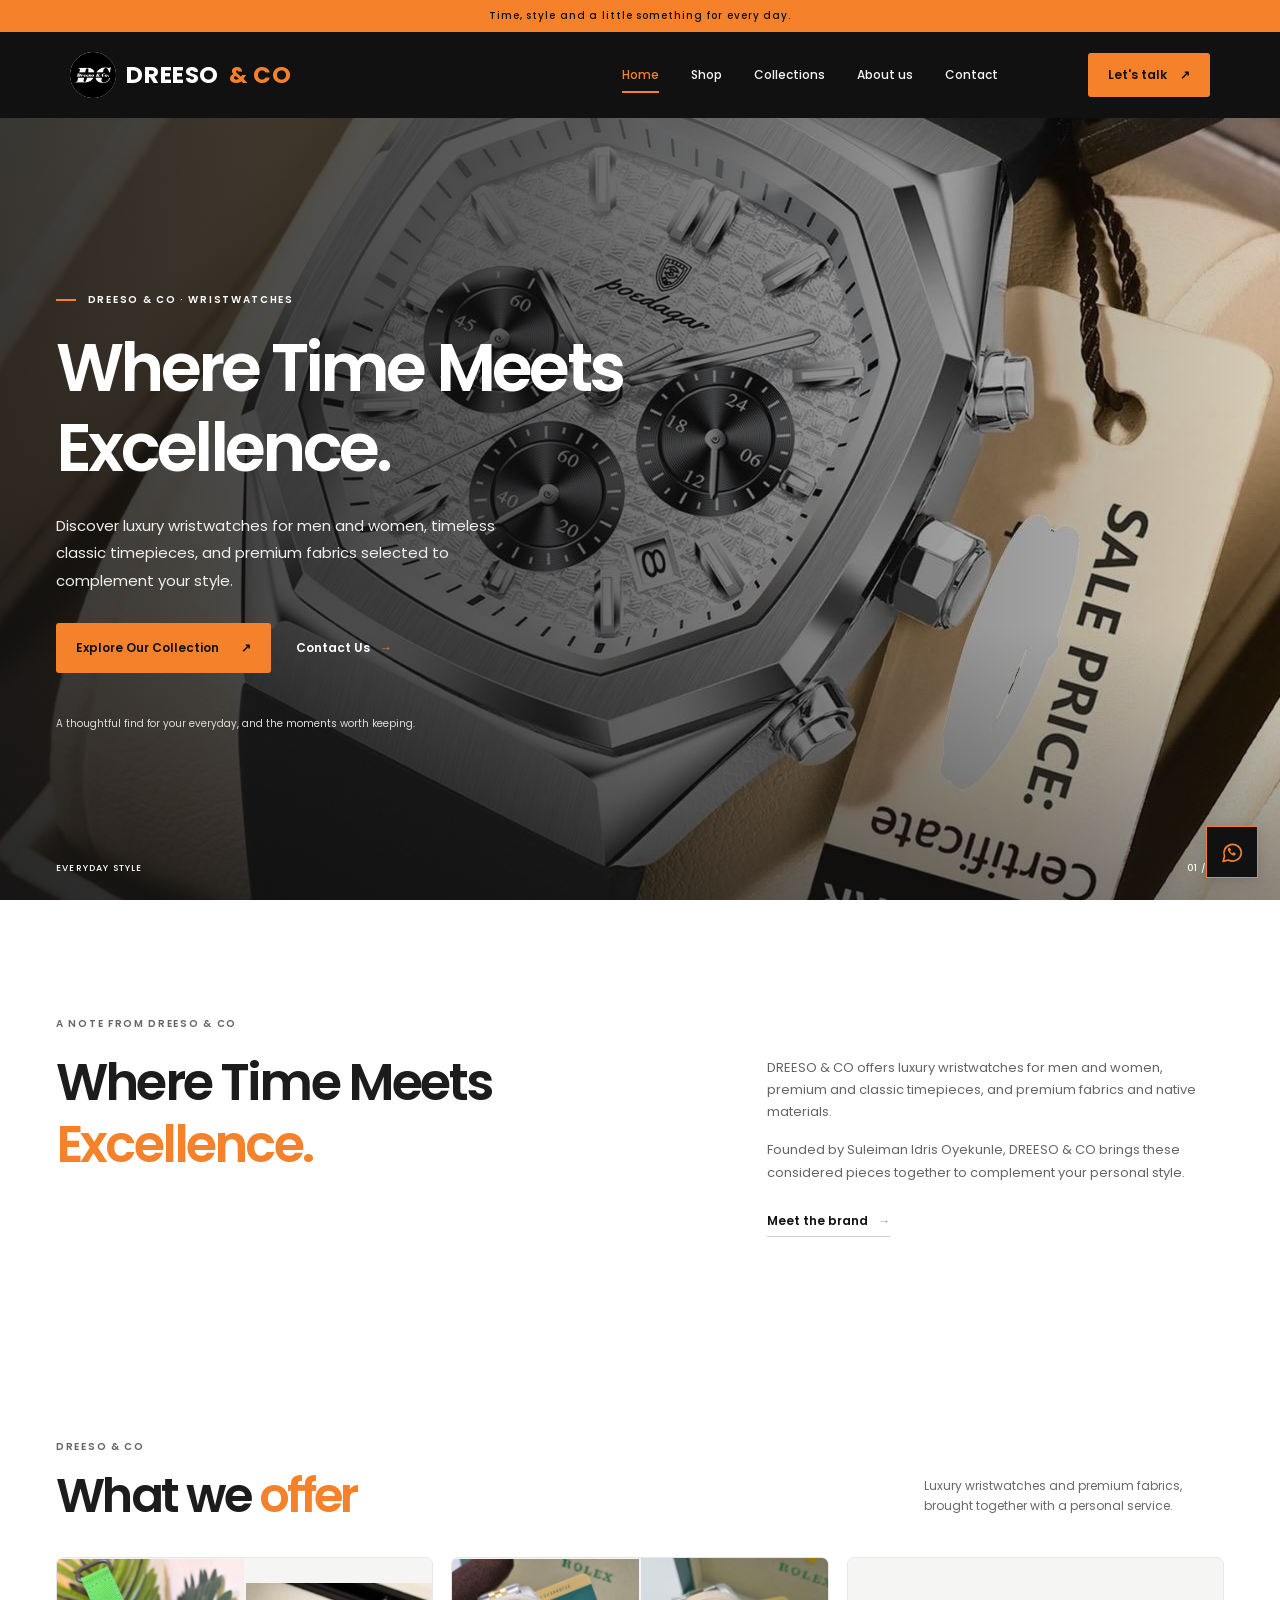
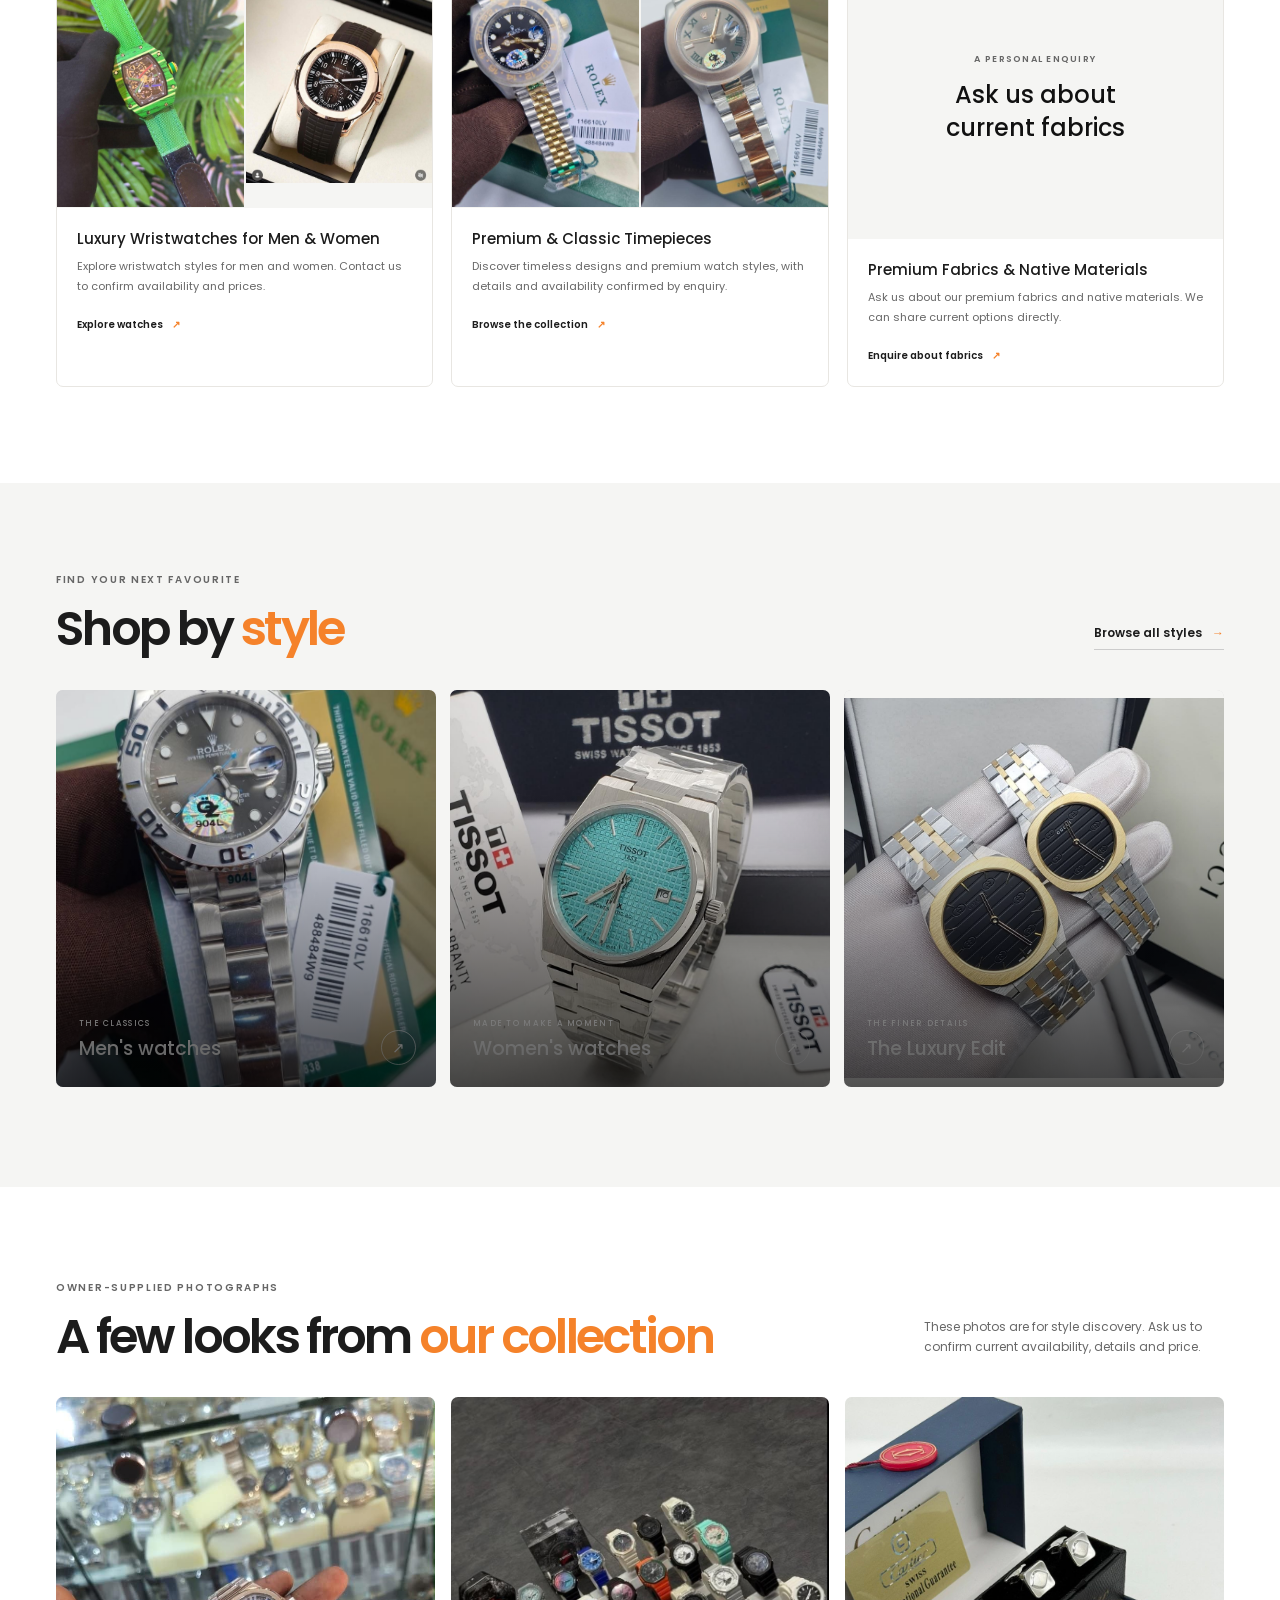
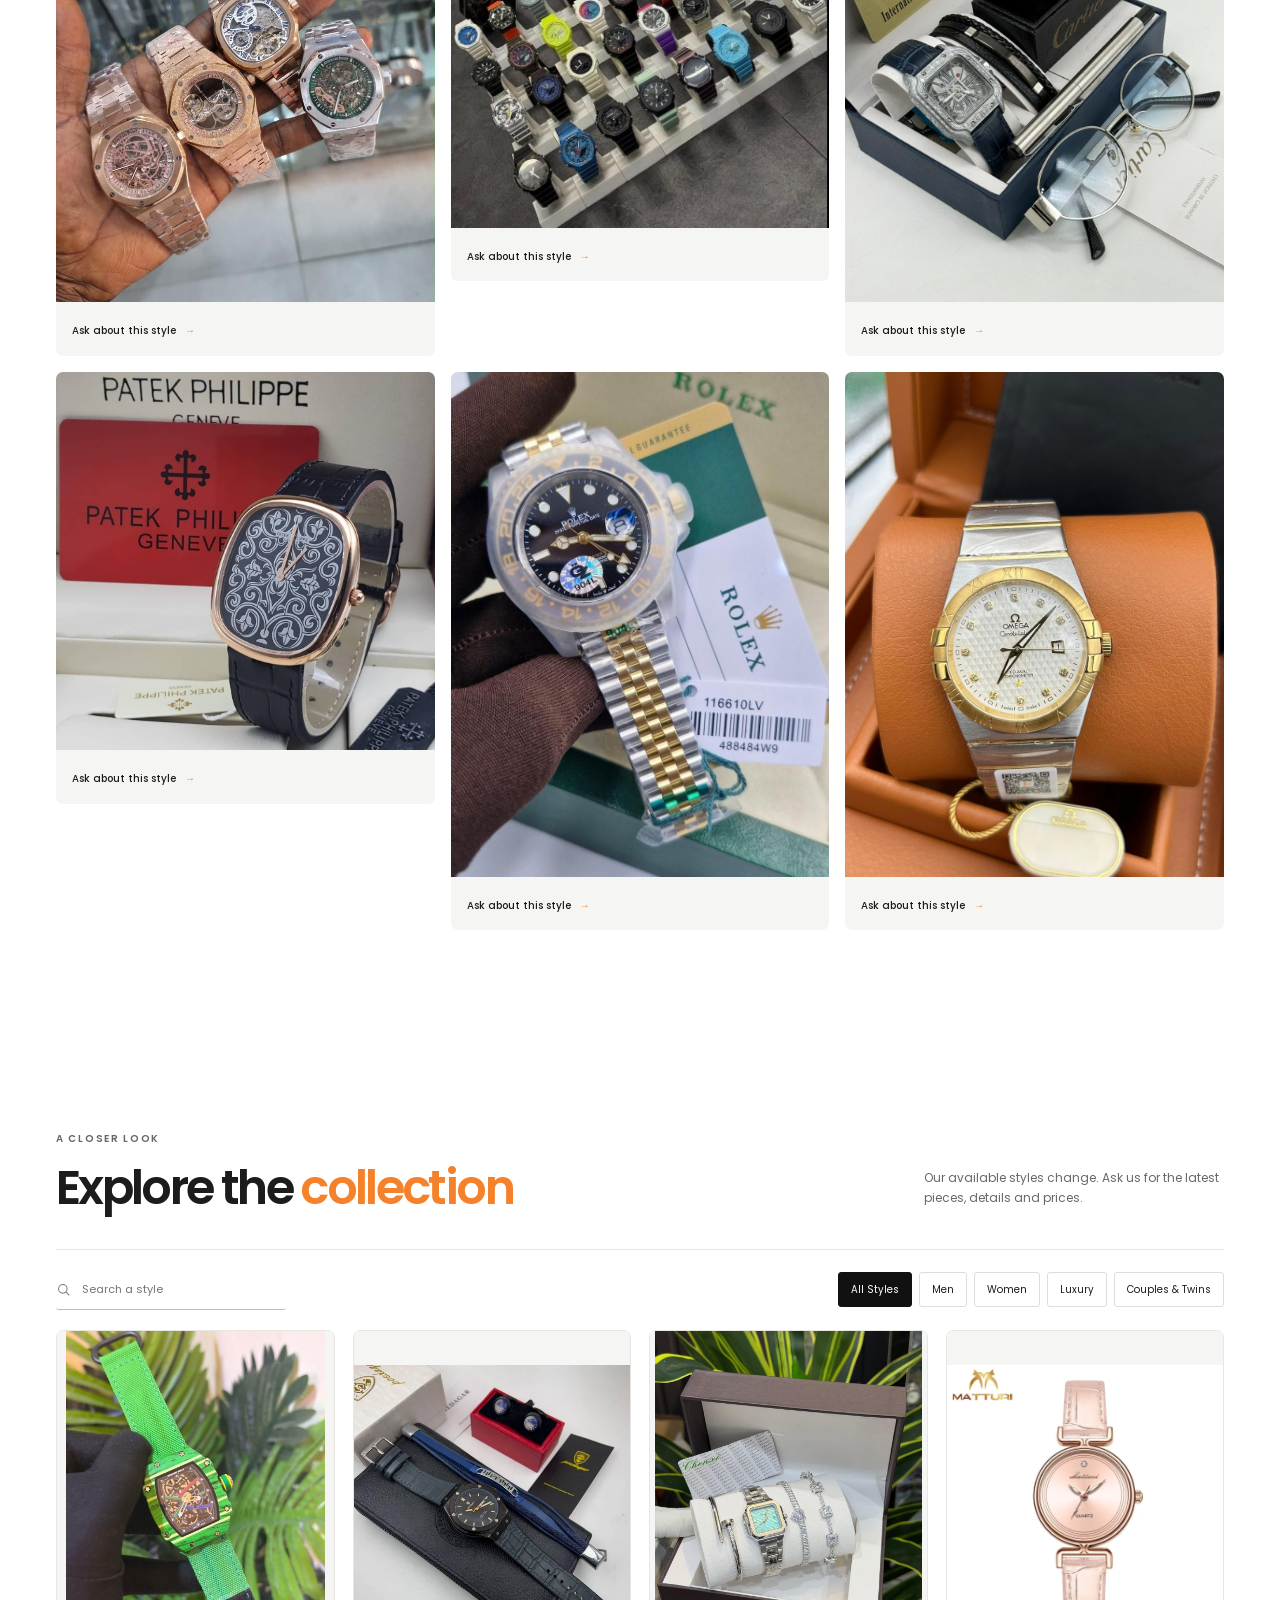
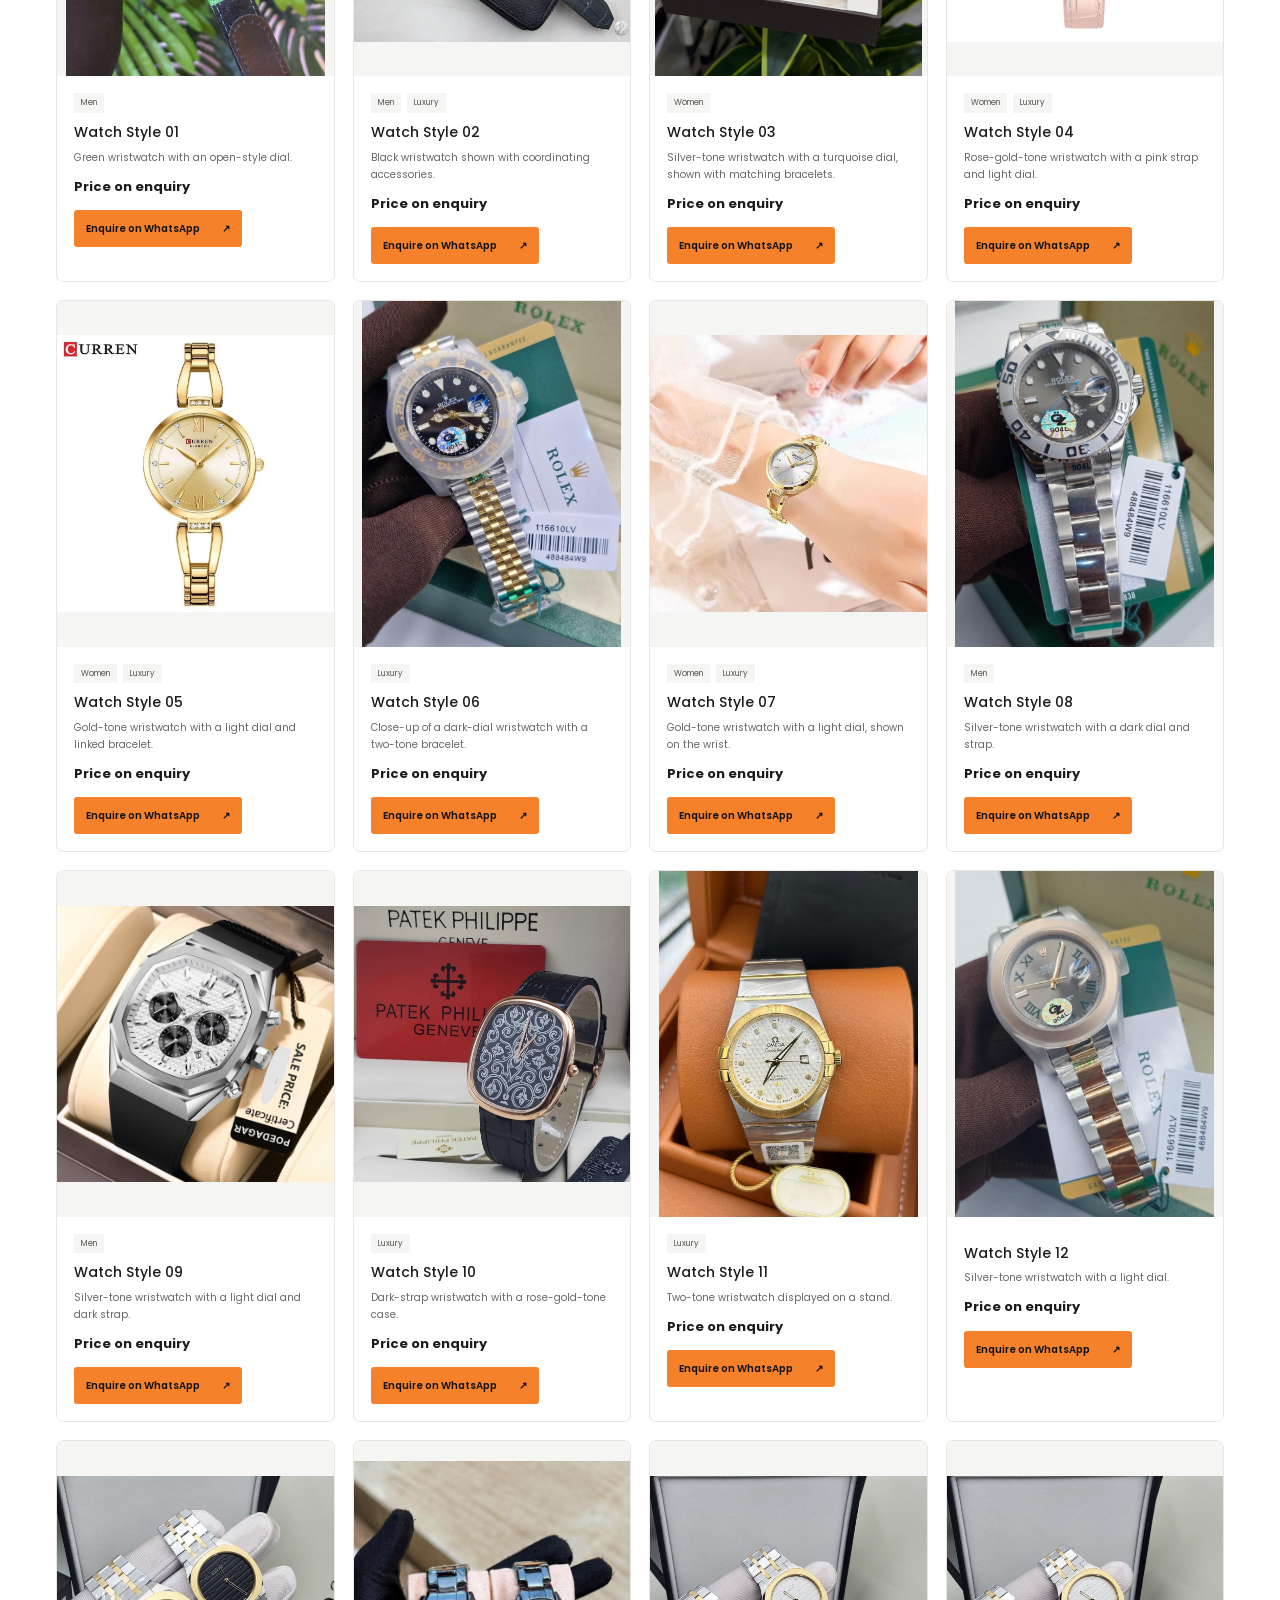
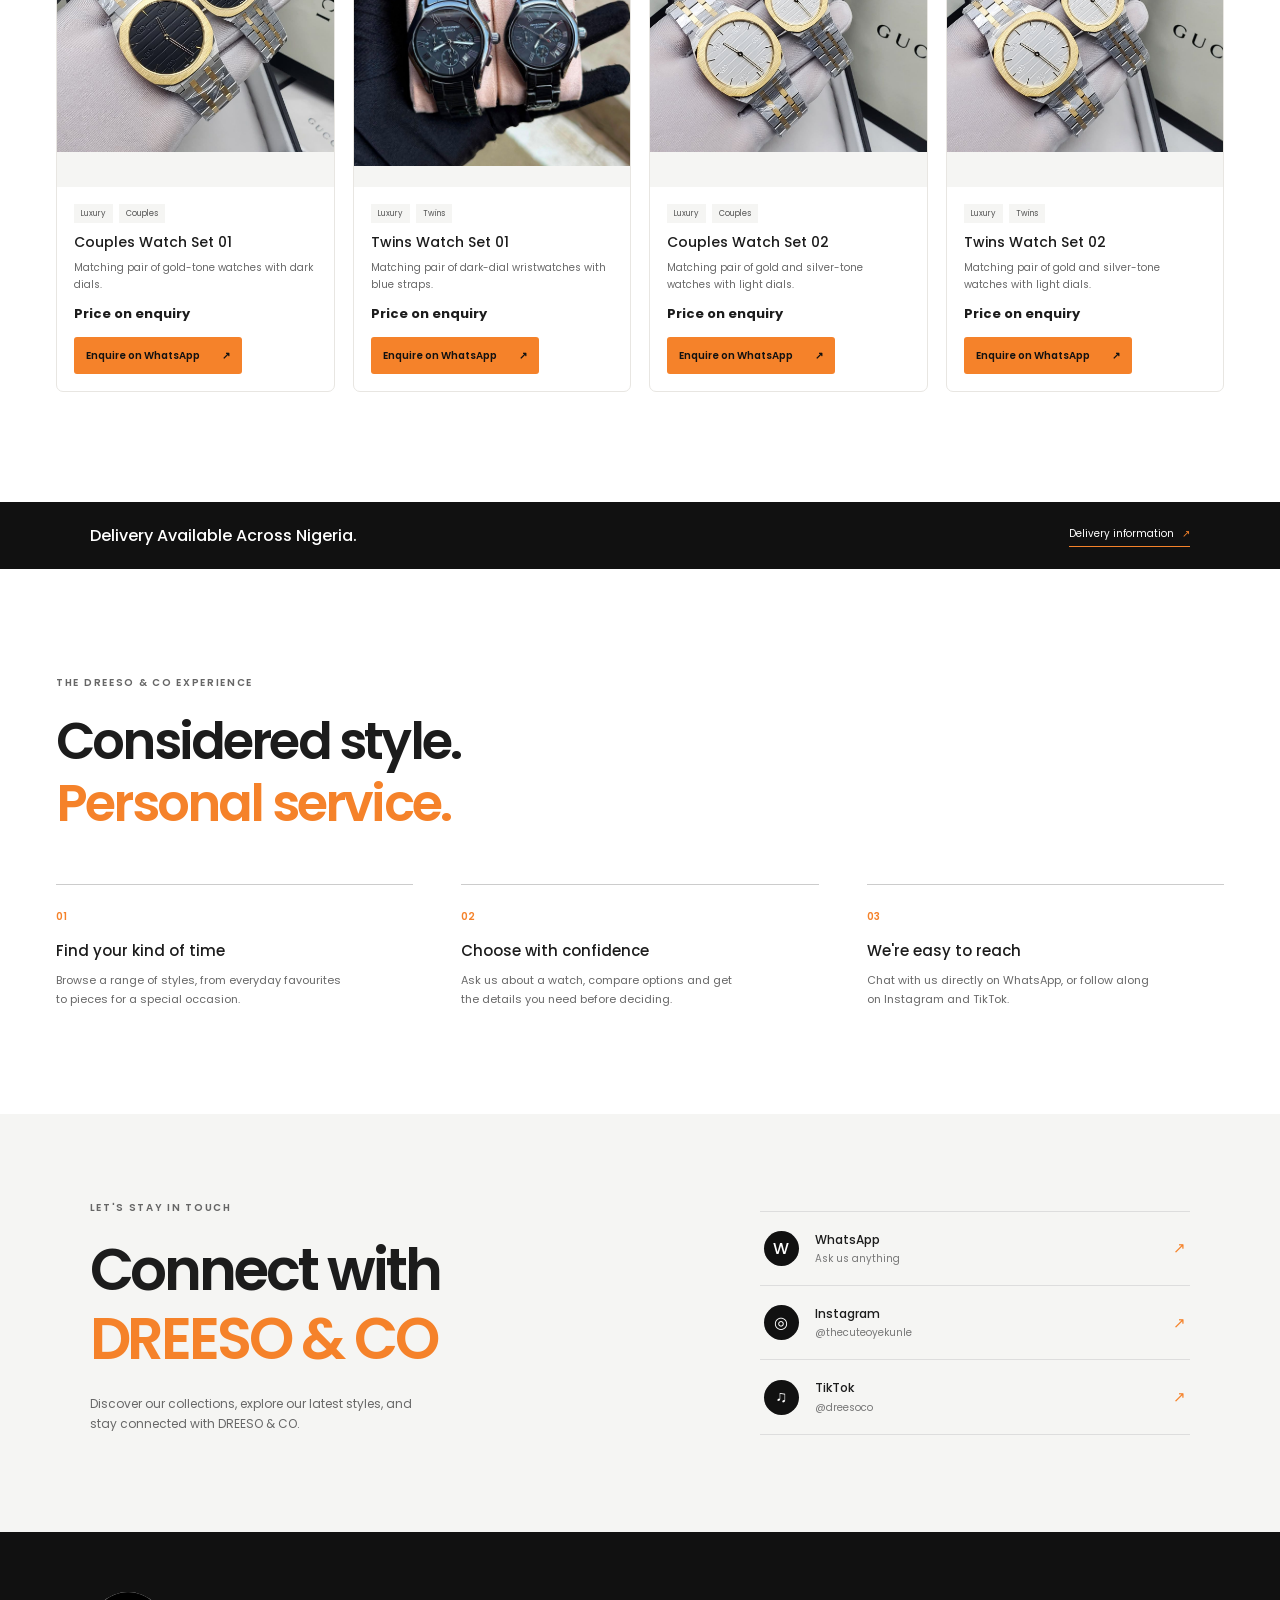
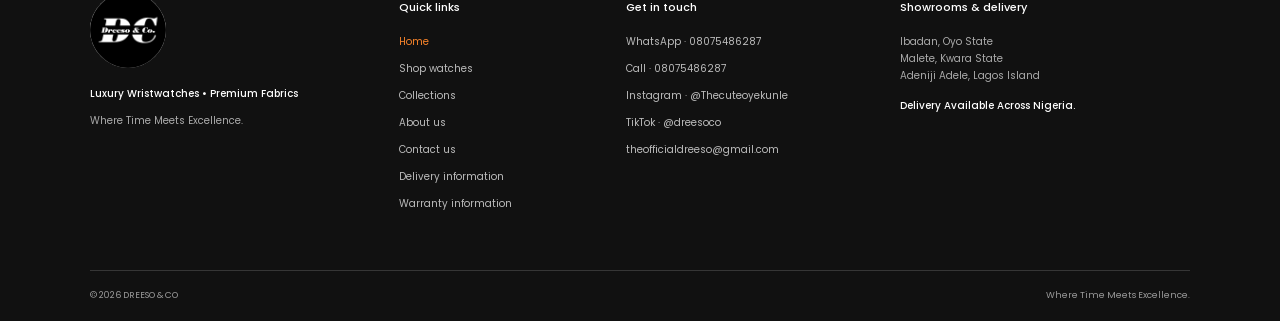
==== commit 7a3d3346: "update website" ====
--- a/index.html
+++ b/index.html
@@ -5,7 +5,7 @@
   <meta name="viewport" content="width=device-width, initial-scale=1">
   <meta name="description" content="DREESO & CO offers luxury wristwatches, premium and classic timepieces, and premium fabrics.">
   <meta name="theme-color" content="#111111">
-  <meta property="og:title" content="DREESO & CO â€” Watches for every moment">
+  <meta property="og:title" content="DREESO & CO &mdash; Watches for every moment">
   <meta property="og:description" content="Where Time Meets Excellence. Explore wristwatches and premium fabrics from DREESO & CO.">
   <meta property="og:type" content="website">
   <title>DREESO &amp; CO | Luxury Wristwatches &amp; Premium Fabrics</title>
@@ -20,43 +20,43 @@
   <a class="skip-link" href="#main">Skip to content</a>
   <div class="announcement">Time, style and a little something for every day.</div>
   <header class="site-header">
-    <a class="brand" href="#home" aria-label="DREESO & CO home"><img src="dress%26co%20img/dress%26co%20logo.jpg" alt="DREESO & CO"></a>
+    <a class="brand" href="#home" aria-label="DREESO & CO home"><img src="dress%26co%20img/dress%26co%20logo.jpg" alt=""><span>DREESO</span><span>&amp; CO</span></a>
     <button class="menu-toggle" type="button" aria-expanded="false" aria-controls="primary-nav" aria-label="Open menu"><span></span><span></span><span></span></button>
     <nav id="primary-nav" class="primary-nav" aria-label="Main navigation">
       <a href="index.html">Home</a><a href="shop.html">Shop</a><a href="collections.html">Collections</a><a href="about.html">About us</a><a href="contact.html">Contact</a>
     </nav>
-    <a class="header-cta" href="https://wa.me/2348075486287" target="_blank" rel="noopener">Let's talk <span aria-hidden="true">â†—</span></a>
+    <a class="header-cta" href="https://wa.me/2348075486287" target="_blank" rel="noopener">Let's talk <span aria-hidden="true">&#8599;</span></a>
   </header>
 
   <main id="main">
     <section class="hero" id="home">
       <div class="hero-image" role="img" aria-label="DREESO & CO wristwatch photographs and video"><div class="hero-slideshow" aria-hidden="true"><div class="hero-slide is-active"><img src="dress%26co%20img/17.jpg" alt="" fetchpriority="high"></div><div class="hero-slide"></div></div><div class="hero-image-caption"><span id="hero-caption">EVERYDAY STYLE</span><span id="hero-counter">01 / 07</span></div></div>
       <div class="hero-copy">
-        <p class="eyebrow"><span></span> DREESO & CO Â· WRISTWATCHES</p>
+        <p class="eyebrow"><span></span> DREESO & CO &middot; WRISTWATCHES</p>
         <h1>Where Time Meets Excellence.</h1>
         <p class="hero-lede">Discover luxury wristwatches for men and women, timeless classic timepieces, and premium fabrics selected to complement your style.</p>
-        <div class="hero-actions"><a class="button button-orange" href="#shop">Explore Our Collection <span aria-hidden="true">â†—</span></a><a class="text-link" href="#contact">Contact Us <span aria-hidden="true">â†’</span></a></div>
+        <div class="hero-actions"><a class="button button-orange" href="#shop">Explore Our Collection <span aria-hidden="true">&#8599;</span></a><a class="text-link" href="#contact">Contact Us <span aria-hidden="true">&#8594;</span></a></div>
         <p class="hero-note">A thoughtful find for your everyday, and the moments worth keeping.</p>
       </div>
     </section>
 
     <section class="intro section-wrap" id="about">
   <p class="eyebrow">A NOTE FROM DREESO & CO</p>
-  <div class="intro-grid"><h2>Where Time Meets <em>Excellence.</em></h2><div><p>DREESO & CO offers luxury wristwatches for men and women, premium and classic timepieces, and premium fabrics and native materials.</p><p>Founded by Suleiman Idris Oyekunle, DREESO & CO brings these considered pieces together to complement your personal style.</p><a href="about.html" class="underlined-link">Meet the brand <span aria-hidden="true">â†’</span></a></div></div>
+  <div class="intro-grid"><h2>Where Time Meets <em>Excellence.</em></h2><div><p>DREESO & CO offers luxury wristwatches for men and women, premium and classic timepieces, and premium fabrics and native materials.</p><p>Founded by Suleiman Idris Oyekunle, DREESO & CO brings these considered pieces together to complement your personal style.</p><a href="about.html" class="underlined-link">Meet the brand <span aria-hidden="true">&#8594;</span></a></div></div>
 </section>
 
 <section class="offerings-section section-wrap" id="products-services" aria-labelledby="offerings-title">
   <div class="section-heading"><div><p class="eyebrow">DREESO & CO</p><h2 id="offerings-title">What we <em>offer</em></h2></div><p class="section-aside">Luxury wristwatches and premium fabrics, brought together with a personal service.</p></div>
   <div class="offerings-grid">
-    <article class="offering-card"><div class="offering-images"><img src="dress%26co%20img/6.jpg" alt="Green wristwatch with an open-style dial" loading="lazy"><img src="dress%26co%20img/7.jpg" alt="Rose-gold-tone wristwatch with a dark strap" loading="lazy"></div><div class="offering-copy"><h3>Luxury Wristwatches for Men &amp; Women</h3><p>Explore wristwatch styles for men and women. Contact us to confirm availability and prices.</p><a class="underlined-link" href="shop.html">Explore watches <span aria-hidden="true">â†—</span></a></div></article>
-    <article class="offering-card"><div class="offering-images"><img src="dress%26co%20img/13.jpg" alt="Dark-dial wristwatch with a two-tone bracelet" loading="lazy"><img src="dress%26co%20img/14.jpg" alt="Silver-tone wristwatch with a light dial" loading="lazy"></div><div class="offering-copy"><h3>Premium &amp; Classic Timepieces</h3><p>Discover timeless designs and premium watch styles, with details and availability confirmed by enquiry.</p><a class="underlined-link" href="shop.html">Browse the collection <span aria-hidden="true">â†—</span></a></div></article>
-    <article class="offering-card offering-fabrics"><div class="fabric-intro"><span class="eyebrow">A PERSONAL ENQUIRY</span><span class="fabric-prompt">Ask us about current fabrics</span></div><div class="offering-copy"><h3>Premium Fabrics &amp; Native Materials</h3><p>Ask us about our premium fabrics and native materials. We can share current options directly.</p><a class="underlined-link" href="https://wa.me/2348075486287?text=Hello%20DREESO%20%26%20CO%2C%20please%20share%20your%20current%20premium%20fabrics%20and%20native%20materials." target="_blank" rel="noopener">Enquire about fabrics <span aria-hidden="true">â†—</span></a></div></article>
+    <article class="offering-card"><div class="offering-images"><img src="dress%26co%20img/6.jpg" alt="Green wristwatch with an open-style dial" loading="lazy"><img src="dress%26co%20img/7.jpg" alt="Rose-gold-tone wristwatch with a dark strap" loading="lazy"></div><div class="offering-copy"><h3>Luxury Wristwatches for Men &amp; Women</h3><p>Explore wristwatch styles for men and women. Contact us to confirm availability and prices.</p><a class="underlined-link" href="shop.html">Explore watches <span aria-hidden="true">&#8599;</span></a></div></article>
+    <article class="offering-card"><div class="offering-images"><img src="dress%26co%20img/13.jpg" alt="Dark-dial wristwatch with a two-tone bracelet" loading="lazy"><img src="dress%26co%20img/14.jpg" alt="Silver-tone wristwatch with a light dial" loading="lazy"></div><div class="offering-copy"><h3>Premium &amp; Classic Timepieces</h3><p>Discover timeless designs and premium watch styles, with details and availability confirmed by enquiry.</p><a class="underlined-link" href="shop.html">Browse the collection <span aria-hidden="true">&#8599;</span></a></div></article>
+    <article class="offering-card offering-fabrics"><div class="fabric-intro"><span class="eyebrow">A PERSONAL ENQUIRY</span><span class="fabric-prompt">Ask us about current fabrics</span></div><div class="offering-copy"><h3>Premium Fabrics &amp; Native Materials</h3><p>Ask us about our premium fabrics and native materials. We can share current options directly.</p><a class="underlined-link" href="https://wa.me/2348075486287?text=Hello%20DREESO%20%26%20CO%2C%20please%20share%20your%20current%20premium%20fabrics%20and%20native%20materials." target="_blank" rel="noopener">Enquire about fabrics <span aria-hidden="true">&#8599;</span></a></div></article>
   </div>
 </section>    <section class="categories-section" id="categories">
-      <div class="section-wrap"><div class="section-heading"><div><p class="eyebrow">FIND YOUR NEXT FAVOURITE</p><h2>Shop by <em>style</em></h2></div><a class="underlined-link" href="#shop">Browse all styles <span aria-hidden="true">â†’</span></a></div>
-        <div class="category-grid">          <a class="category-card category-large" href="#shop" data-category="Men's Watches"><img loading="lazy" src="dress%26co%20img/16.jpg" alt="A silver-tone wristwatch shown in hand"><span class="category-overlay"><small>THE CLASSICS</small><strong>Men's watches</strong><span class="circle-arrow" aria-hidden="true">â†—</span></span></a>
-          <a class="category-card" href="#shop" data-category="Women's Watches"><img loading="lazy" src="dress%26co%20img/10.jpg" alt="Silver-tone wristwatch with a turquoise dial"><span class="category-overlay"><small>MADE TO MAKE A MOMENT</small><strong>Women's watches</strong><span class="circle-arrow" aria-hidden="true">â†—</span></span></a>
-          <a class="category-card category-wide" href="#shop" data-category="Luxury Collection"><img loading="lazy" src="dress%26co%20img/15.jpg" alt="Two-tone wristwatch displayed with coordinating jewellery"><span class="category-overlay"><small>THE FINER DETAILS</small><strong>The Luxury Edit</strong><span class="circle-arrow" aria-hidden="true">â†—</span></span></a></div>
+      <div class="section-wrap"><div class="section-heading"><div><p class="eyebrow">FIND YOUR NEXT FAVOURITE</p><h2>Shop by <em>style</em></h2></div><a class="underlined-link" href="#shop">Browse all styles <span aria-hidden="true">&#8594;</span></a></div>
+        <div class="category-grid">          <a class="category-card category-large" href="#shop" data-category="Men's Watches"><img loading="lazy" src="dress%26co%20img/16.jpg" alt="A silver-tone wristwatch shown in hand"><span class="category-overlay"><small>THE CLASSICS</small><strong>Men's watches</strong><span class="circle-arrow" aria-hidden="true">&#8599;</span></span></a>
+          <a class="category-card" href="#shop" data-category="Women's Watches"><img loading="lazy" src="dress%26co%20img/10.jpg" alt="Silver-tone wristwatch with a turquoise dial"><span class="category-overlay"><small>MADE TO MAKE A MOMENT</small><strong>Women's watches</strong><span class="circle-arrow" aria-hidden="true">&#8599;</span></span></a>
+          <a class="category-card category-wide" href="#shop" data-category="Luxury Collection"><img loading="lazy" src="dress%26co%20img/luxury%201.jpg" alt="Matching pair of gold-tone wristwatches with dark dials"><span class="category-overlay"><small>THE FINER DETAILS</small><strong>The Luxury Edit</strong><span class="circle-arrow" aria-hidden="true">&#8599;</span></span></a></div>
       </div>
     </section>
 
@@ -67,29 +67,30 @@
         <figure><img src="dress%26co%20img/4.jpg" alt="Assorted wristwatch styles in a display" loading="lazy"><figcaption><a href="https://wa.me/2348075486287?text=Hello%20DREESO%20%26%20CO%2C%20please%20confirm%20availability%2C%20details%20and%20price%20for%20watch%20photo%204.jpg." target="_blank" rel="noopener">Ask about this style <span aria-hidden="true">&#8594;</span></a></figcaption></figure>
         <figure><img src="dress%26co%20img/3.jpg" alt="Wristwatches shown with coordinating presentation accessories" loading="lazy"><figcaption><a href="https://wa.me/2348075486287?text=Hello%20DREESO%20%26%20CO%2C%20please%20confirm%20availability%2C%20details%20and%20price%20for%20watch%20photo%203.jpg." target="_blank" rel="noopener">Ask about this style <span aria-hidden="true">&#8594;</span></a></figcaption></figure>
         <figure><img src="dress%26co%20img/22.jpg" alt="Dark-strap wristwatch with a rose-gold-tone case" loading="lazy"><figcaption><a href="https://wa.me/2348075486287?text=Hello%20DREESO%20%26%20CO%2C%20please%20confirm%20availability%2C%20details%20and%20price%20for%20watch%20photo%2022.jpg." target="_blank" rel="noopener">Ask about this style <span aria-hidden="true">&#8594;</span></a></figcaption></figure>
-        <figure><img src="dress%26co%20img/wrist%20watch2.jpg" alt="Gold-tone wristwatch worn on the wrist" loading="lazy"><figcaption><a href="https://wa.me/2348075486287?text=Hello%20DREESO%20%26%20CO%2C%20please%20confirm%20availability%2C%20details%20and%20price%20for%20wrist%20watch2.jpg." target="_blank" rel="noopener">Ask about this style <span aria-hidden="true">&#8594;</span></a></figcaption></figure>
+        <figure><img src="dress%26co%20img/13.jpg" alt="Dark-dial wristwatch with a two-tone bracelet" loading="lazy"><figcaption><a href="https://wa.me/2348075486287?text=Hello%20DREESO%20%26%20CO%2C%20please%20confirm%20availability%2C%20details%20and%20price%20for%20watch%20photo%2013.jpg." target="_blank" rel="noopener">Ask about this style <span aria-hidden="true">&#8594;</span></a></figcaption></figure>
+        <figure><img src="dress%26co%20img/wrist%20watch.jpg" alt="Two-tone Omega-style wristwatch displayed on a presentation cushion" loading="lazy"><figcaption><a href="https://wa.me/2348075486287?text=Hello%20DREESO%20%26%20CO%2C%20please%20confirm%20availability%2C%20details%20and%20price%20for%20the%20two-tone%20wristwatch%20shown%20in%20the%20final%20gallery%20photo." target="_blank" rel="noopener">Ask about this style <span aria-hidden="true">&#8594;</span></a></figcaption></figure>
       </div>
     </section>
 
     <section class="shop-section section-wrap" id="shop">
       <div class="section-heading"><div><p class="eyebrow">A CLOSER LOOK</p><h2>Explore the <em>collection</em></h2></div><p class="section-aside">Our available styles change. Ask us for the latest pieces, details and prices.</p></div>
-      <div class="shop-tools"><label class="search-box"><span class="sr-only">Search styles</span><svg aria-hidden="true" viewBox="0 0 24 24"><circle cx="10.8" cy="10.8" r="6.8"></circle><path d="m16 16 5 5"></path></svg><input id="style-search" type="search" placeholder="Search a style" autocomplete="off"></label><div class="filter-list" role="group" aria-label="Filter by category"><button class="filter-chip active" data-filter="All Styles">All Styles</button><button class="filter-chip" data-filter="Men's Watches">Men</button><button class="filter-chip" data-filter="Women's Watches">Women</button><button class="filter-chip" data-filter="Luxury Collection">Luxury</button></div></div>
+      <div class="shop-tools"><label class="search-box"><span class="sr-only">Search styles</span><svg aria-hidden="true" viewBox="0 0 24 24"><circle cx="10.8" cy="10.8" r="6.8"></circle><path d="m16 16 5 5"></path></svg><input id="style-search" type="search" placeholder="Search a style" autocomplete="off"></label><div class="filter-list" role="group" aria-label="Filter by category"><button class="filter-chip active" data-filter="All Styles">All Styles</button><button class="filter-chip" data-filter="Men's Watches">Men</button><button class="filter-chip" data-filter="Women's Watches">Women</button><button class="filter-chip" data-filter="Luxury Collection">Luxury</button><button class="filter-chip" data-filter="Couples &amp; Twins">Couples &amp; Twins</button></div></div>
       <div class="collection-panel" id="collection-results" aria-live="polite"></div>
     </section>
 
-    <section class="delivery-banner"><p>Delivery Available Across Nigeria.</p><a href="delivery.html">Delivery information <span aria-hidden="true">â†—</span></a></section>
+    <section class="delivery-banner"><p>Delivery Available Across Nigeria.</p><a href="delivery.html">Delivery information <span aria-hidden="true">&#8599;</span></a></section>
 
-    <section class="values-section section-wrap"><p class="eyebrow">THE DREESO & CO EXPERIENCE</p><h2>Considered style.<br><em>Personal service.</em></h2><div class="value-grid"><article><span>01</span><h3>Find your kind of time</h3><p>Browse a range of styles, from everyday favourites to pieces for a special occasion.</p></article><article><span>02</span><h3>Choose with confidence</h3><p>Ask us about a watch, compare options and get the details you need before deciding.</p></article><article><span>03</span><h3>We're easy to reach</h3><p>Chat with us directly on WhatsApp, or follow along on Instagram and TikTok.</p></article></div></section><section class="social-section" id="contact"><div class="social-copy"><p class="eyebrow">LET'S STAY IN TOUCH</p><h2>Connect with<br><em>DREESO & CO</em></h2><p>Discover our collections, explore our latest styles, and stay connected with DREESO & CO.</p></div><div class="social-links"><a href="https://wa.me/2348075486287" target="_blank" rel="noopener"><span class="social-icon" aria-hidden="true">W</span><span><strong>WhatsApp</strong><small>Ask us anything</small></span><b aria-hidden="true">â†—</b></a><a href="https://www.instagram.com/thecuteoyekunle/" target="_blank" rel="noopener"><span class="social-icon" aria-hidden="true">â—Ž</span><span><strong>Instagram</strong><small>@thecuteoyekunle</small></span><b aria-hidden="true">â†—</b></a><a href="https://www.tiktok.com/@dreesoco" target="_blank" rel="noopener"><span class="social-icon" aria-hidden="true">â™ª</span><span><strong>TikTok</strong><small>@dreesoco</small></span><b aria-hidden="true">â†—</b></a></div></section>
+    <section class="values-section section-wrap"><p class="eyebrow">THE DREESO & CO EXPERIENCE</p><h2>Considered style.<br><em>Personal service.</em></h2><div class="value-grid"><article><span>01</span><h3>Find your kind of time</h3><p>Browse a range of styles, from everyday favourites to pieces for a special occasion.</p></article><article><span>02</span><h3>Choose with confidence</h3><p>Ask us about a watch, compare options and get the details you need before deciding.</p></article><article><span>03</span><h3>We're easy to reach</h3><p>Chat with us directly on WhatsApp, or follow along on Instagram and TikTok.</p></article></div></section><section class="social-section" id="contact"><div class="social-copy"><p class="eyebrow">LET'S STAY IN TOUCH</p><h2>Connect with<br><em>DREESO & CO</em></h2><p>Discover our collections, explore our latest styles, and stay connected with DREESO & CO.</p></div><div class="social-links"><a href="https://wa.me/2348075486287" target="_blank" rel="noopener"><span class="social-icon" aria-hidden="true">W</span><span><strong>WhatsApp</strong><small>Ask us anything</small></span><b aria-hidden="true">&#8599;</b></a><a href="https://www.instagram.com/thecuteoyekunle/" target="_blank" rel="noopener"><span class="social-icon" aria-hidden="true">&#9678;</span><span><strong>Instagram</strong><small>@thecuteoyekunle</small></span><b aria-hidden="true">&#8599;</b></a><a href="https://www.tiktok.com/@dreesoco" target="_blank" rel="noopener"><span class="social-icon" aria-hidden="true">&#9835;</span><span><strong>TikTok</strong><small>@dreesoco</small></span><b aria-hidden="true">&#8599;</b></a></div></section>
   </main>
 
   <footer class="site-footer">
   <div class="footer-main">
-    <div class="footer-brand"><img src="dress%26co%20img/dress%26co%20logo.jpg" alt="DREESO & CO"><p class="footer-brand-line">Luxury Wristwatches â€¢ Premium Fabrics</p><p>Where Time Meets Excellence.</p></div>
+    <div class="footer-brand"><img src="dress%26co%20img/dress%26co%20logo.jpg" alt="DREESO & CO"><p class="footer-brand-line">Luxury Wristwatches &bull; Premium Fabrics</p><p>Where Time Meets Excellence.</p></div>
     <div><h2>Quick links</h2><a href="index.html">Home</a><a href="shop.html">Shop watches</a><a href="collections.html">Collections</a><a href="about.html">About us</a><a href="contact.html">Contact us</a><a href="delivery.html">Delivery information</a><a href="warranty.html">Warranty information</a></div>
-    <div><h2>Get in touch</h2><a href="https://wa.me/2348075486287" target="_blank" rel="noopener">WhatsApp Â· 08075486287</a><a href="tel:+2348075486287">Call Â· 08075486287</a><a href="https://www.instagram.com/thecuteoyekunle/" target="_blank" rel="noopener">Instagram Â· @Thecuteoyekunle</a><a href="https://www.tiktok.com/@dreesoco" target="_blank" rel="noopener">TikTok Â· @dreesoco</a><a href="mailto:theofficialdreeso@gmail.com">theofficialdreeso@gmail.com</a></div>
+    <div><h2>Get in touch</h2><a href="https://wa.me/2348075486287" target="_blank" rel="noopener">WhatsApp &middot; 08075486287</a><a href="tel:+2348075486287">Call &middot; 08075486287</a><a href="https://www.instagram.com/thecuteoyekunle/" target="_blank" rel="noopener">Instagram &middot; @Thecuteoyekunle</a><a href="https://www.tiktok.com/@dreesoco" target="_blank" rel="noopener">TikTok &middot; @dreesoco</a><a href="mailto:theofficialdreeso@gmail.com">theofficialdreeso@gmail.com</a></div>
     <div class="footer-policies"><h2>Showrooms &amp; delivery</h2><p>Ibadan, Oyo State<br>Malete, Kwara State<br>Adeniji Adele, Lagos Island</p><p class="footer-delivery">Delivery Available Across Nigeria.</p></div>
   </div>
-  <div class="footer-bottom"><span>Â© <span id="year"></span> DREESO & CO</span><span>Where Time Meets Excellence.</span></div>
+  <div class="footer-bottom"><span>&copy; <span id="year"></span> DREESO & CO</span><span>Where Time Meets Excellence.</span></div>
 </footer>
   <a class="floating-whatsapp" href="https://wa.me/2348075486287" target="_blank" rel="noopener" aria-label="Contact DREESO & CO on WhatsApp"><svg viewBox="0 0 24 24" aria-hidden="true"><path d="M20.5 11.8a8.4 8.4 0 0 1-12.4 7.4L3 20.5l1.3-4.9A8.4 8.4 0 1 1 20.5 11.8Z"></path><path d="M8.2 7.8c.2-.4.4-.4.7-.4h.4c.2 0 .3.1.4.4l.7 1.6c.1.2.1.4 0 .5l-.5.7c-.2.2-.2.3-.1.5.4.7 1 1.3 1.7 1.7.2.1.4.1.5-.1l.7-.8c.2-.2.3-.2.5-.1l1.6.8c.2.1.3.2.3.4 0 .3-.2 1-.6 1.3-.4.4-1 .6-1.6.5-.7-.1-1.7-.5-2.8-1.5-1.4-1.2-2.3-2.7-2.5-3.7-.2-.8 0-1.4.3-1.8Z"></path></svg></a>
 </body>
--- a/style.css
+++ b/style.css
@@ -17,7 +17,6 @@
 @media(max-width:680px){.nav-dropdown{display:flex;flex-direction:column;align-items:stretch;width:100%}.nav-dropdown>a{display:block}.nav-submenu{display:grid;position:static;top:auto;left:auto;width:auto;padding:0 0 7px 12px;background:transparent;border:0;border-left:1px solid #3a3a3a;box-shadow:none;margin:0 0 5px 3px}.primary-nav .nav-submenu a{font-size:12px;padding:9px 10px;border-bottom:0}.primary-nav>a[aria-current="page"]:after,.primary-nav .nav-dropdown>a[aria-current="page"]:after,.primary-nav a.is-active:after{bottom:4px;right:auto;width:30px}}
 
 .photo-showcase{padding-top:85px;padding-bottom:100px}.photo-showcase .section-heading h2{font-size:clamp(32px,4vw,48px)}.showcase-grid{display:grid;grid-template-columns:repeat(3,minmax(0,1fr));gap:18px}.showcase-grid figure{margin:0;min-width:0;background:#f5f5f3}.showcase-grid img{display:block;width:100%;aspect-ratio:4/3;object-fit:cover;background:#eee}.showcase-grid figcaption{padding:12px 14px}.showcase-grid figcaption a{font-size:10px;font-weight:500}.showcase-grid figcaption span{color:var(--orange);padding-left:6px}.showcase-grid figcaption a:focus-visible{outline:2px solid var(--orange);outline-offset:3px}
-@media(max-width:680px){
 @media(max-width:900px){.showcase-grid{grid-template-columns:repeat(2,minmax(0,1fr))}}
 @media(max-width:480px){.photo-showcase{padding-top:60px;padding-bottom:70px}.showcase-grid{gap:10px}.showcase-grid figcaption{padding:9px}.showcase-grid figcaption a{font-size:9px}}
 
@@ -96,3 +95,40 @@
 @media(max-width:900px){.collection-feature:last-child>img{height:auto;aspect-ratio:4/5}}
 @media(max-width:600px){.collection-feature:last-child>img{height:auto;aspect-ratio:4/5}}
 @media(max-width:680px){.hero-slide.is-active{transform:none}}
+
+/* Keep product photographs fully visible and give interactive surfaces a consistent, quiet edge. */
+:root{--radius-sm:3px;--radius-md:7px;--radius-lg:10px}
+.product-card,.collection-feature,.offering-card,.showcase-grid figure{border-radius:var(--radius-md);overflow:hidden}
+.category-card{border-radius:var(--radius-md)}
+.button,.header-cta,.filter-chip,.search-box,.business-card{border-radius:var(--radius-sm)}
+.product-image img,.collection-feature>img,.offering-images img,.showcase-grid img{max-width:100%}
+.shop-page .product-image img{object-fit:contain;object-position:center}
+.collection-feature>img{object-fit:contain;object-position:center}
+.offering-images img{object-fit:contain;object-position:center}
+@media(max-width:380px){.footer-bottom{gap:8px;flex-wrap:wrap}.social-section,.footer-main,.product-card{min-width:0}}
+
+/* Keep the homepage collection grid full with three photo cards at every size. */
+@media(min-width:901px){.home-page .category-grid{grid-template-columns:repeat(3,minmax(0,1fr));grid-auto-rows:clamp(300px,31vw,420px)}.home-page .category-large{grid-row:auto}.home-page .category-wide{grid-column:auto}}
+@media(max-width:900px){.home-page .category-grid{grid-template-columns:repeat(2,minmax(0,1fr));grid-auto-rows:clamp(220px,34vw,310px)}.home-page .category-large{grid-row:auto}.home-page .category-wide{grid-column:span 2}}
+@media(max-width:680px){.home-page .category-grid{grid-auto-rows:clamp(175px,54vw,235px)}.home-page .category-wide{grid-column:span 2}}
+.showcase-grid{align-items:start}
+.showcase-grid img{height:auto;aspect-ratio:auto;object-fit:contain;object-position:center}
+.category-card[data-category="Luxury Collection"] img{object-fit:contain;object-position:center;background:var(--soft)}
+.shop-page .couples-twins-section{padding-top:58px;padding-bottom:58px}
+.shop-page .couples-twins-grid,.home-page .couples-twins-grid{grid-template-columns:repeat(4,minmax(0,1fr));gap:18px}
+@media(max-width:900px){.shop-page .couples-twins-grid,.home-page .couples-twins-grid{grid-template-columns:repeat(2,minmax(0,1fr))}}
+@media(max-width:680px){.shop-page .couples-twins-section{padding-top:42px;padding-bottom:42px;padding-left:23px;padding-right:23px}.shop-page .couples-twins-grid,.home-page .couples-twins-grid{grid-template-columns:1fr}.shop-page .couples-twins-grid .product-card:last-child,.home-page .couples-twins-grid .product-card:last-child{grid-column:auto;width:auto}}
+/* Full text wordmark in the shared site header. */
+.site-header{justify-content:flex-start;gap:clamp(24px,4vw,64px)}
+.brand{width:auto;height:auto;flex:none;gap:.24em;overflow:visible;border-radius:0;background:transparent;display:inline-flex;align-items:center;justify-content:flex-start;white-space:nowrap;font-size:clamp(17px,1.8vw,23px);line-height:1;font-weight:700;letter-spacing:.025em}
+.brand span:first-child{color:#fff}
+.brand span:last-child{color:var(--orange)}
+.brand img{display:none}
+.primary-nav{margin-left:auto}
+.header-cta{margin-left:clamp(18px,3vw,42px);white-space:nowrap}
+@media(max-width:900px){.site-header{gap:clamp(15px,2.6vw,24px)}.primary-nav{gap:clamp(11px,1.7vw,16px)}.primary-nav a{font-size:10px}.header-cta{margin-left:12px;padding:10px 12px}}
+@media(max-width:680px){.site-header{justify-content:flex-start;gap:0}.brand{font-size:clamp(17px,5vw,21px)}.header-cta{display:none}.menu-toggle{margin-left:auto;order:0}.primary-nav{margin-left:0}}
+/* Keep the existing logo alongside the full text wordmark. */
+.brand{gap:10px}
+.brand img{display:block;width:46px;height:46px;flex:none;object-fit:cover;border-radius:50%}
+@media(max-width:680px){.brand{gap:8px}.brand img{width:39px;height:39px}}
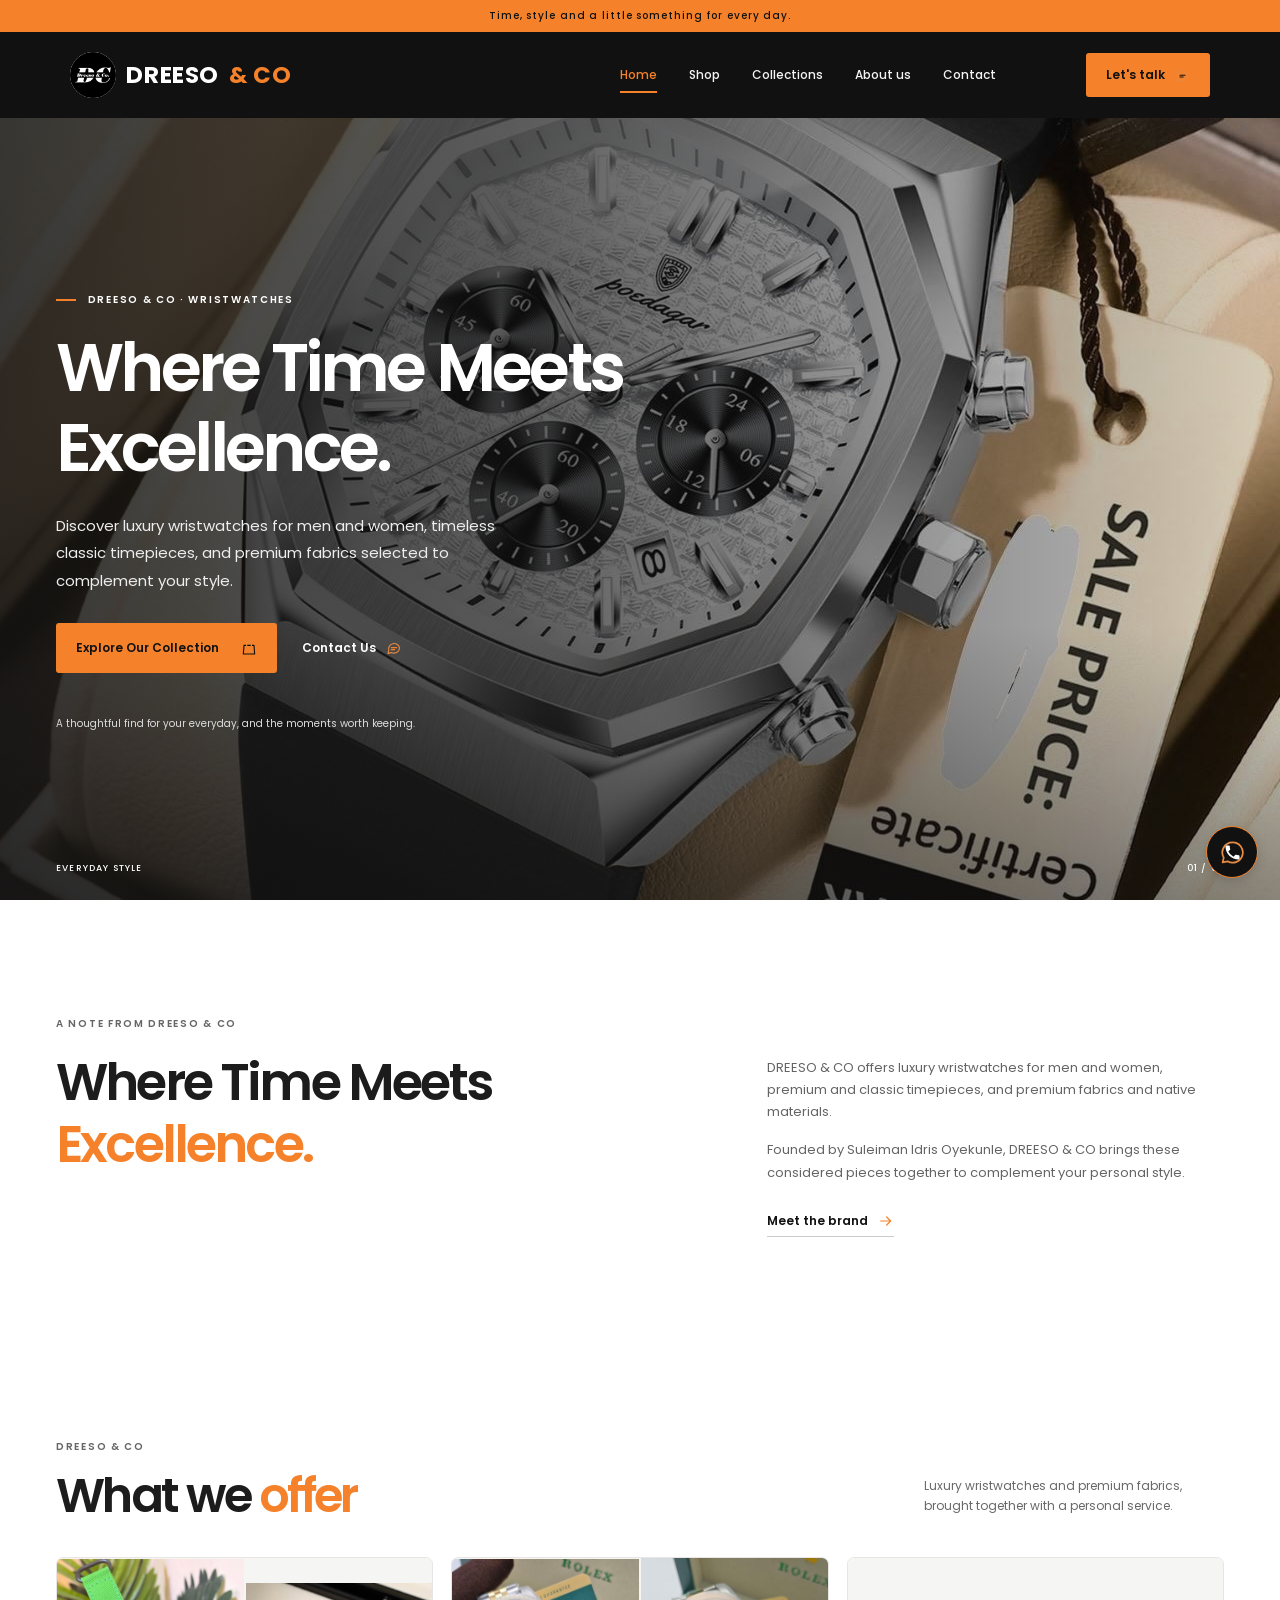
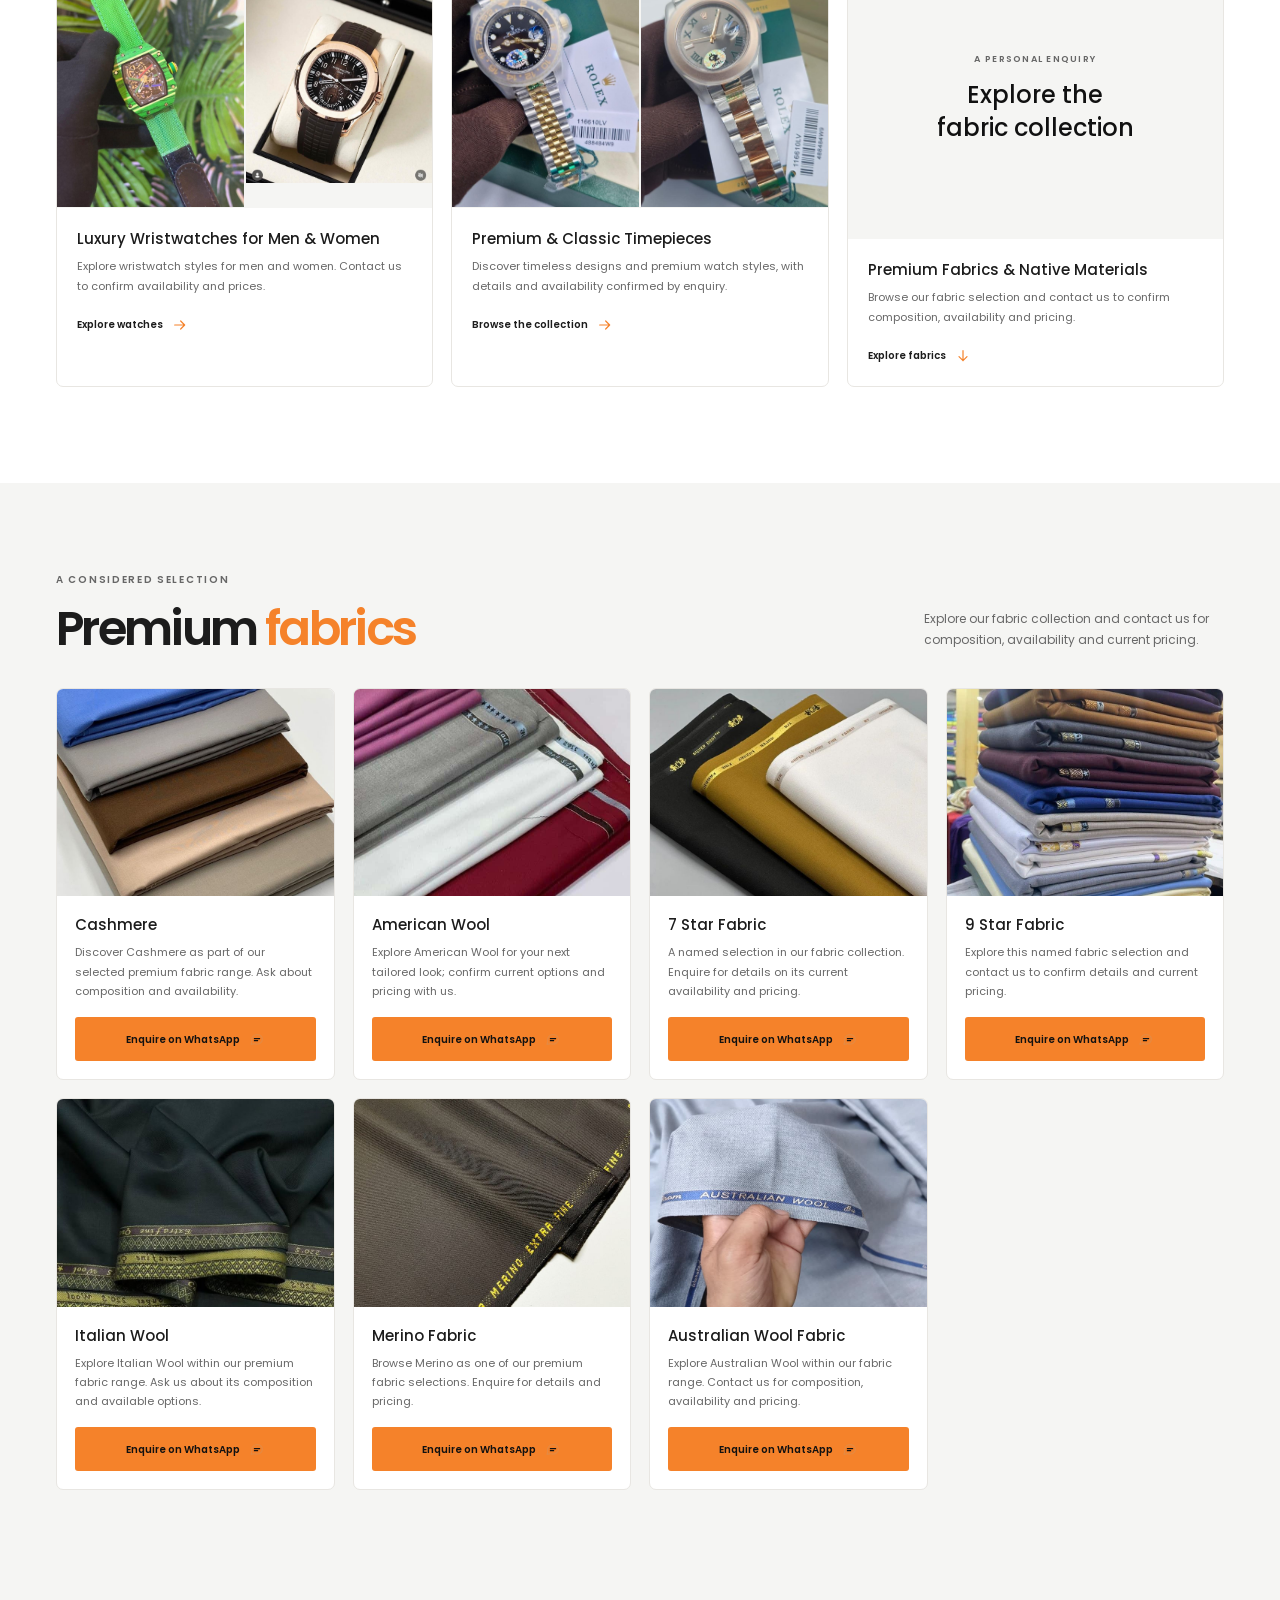
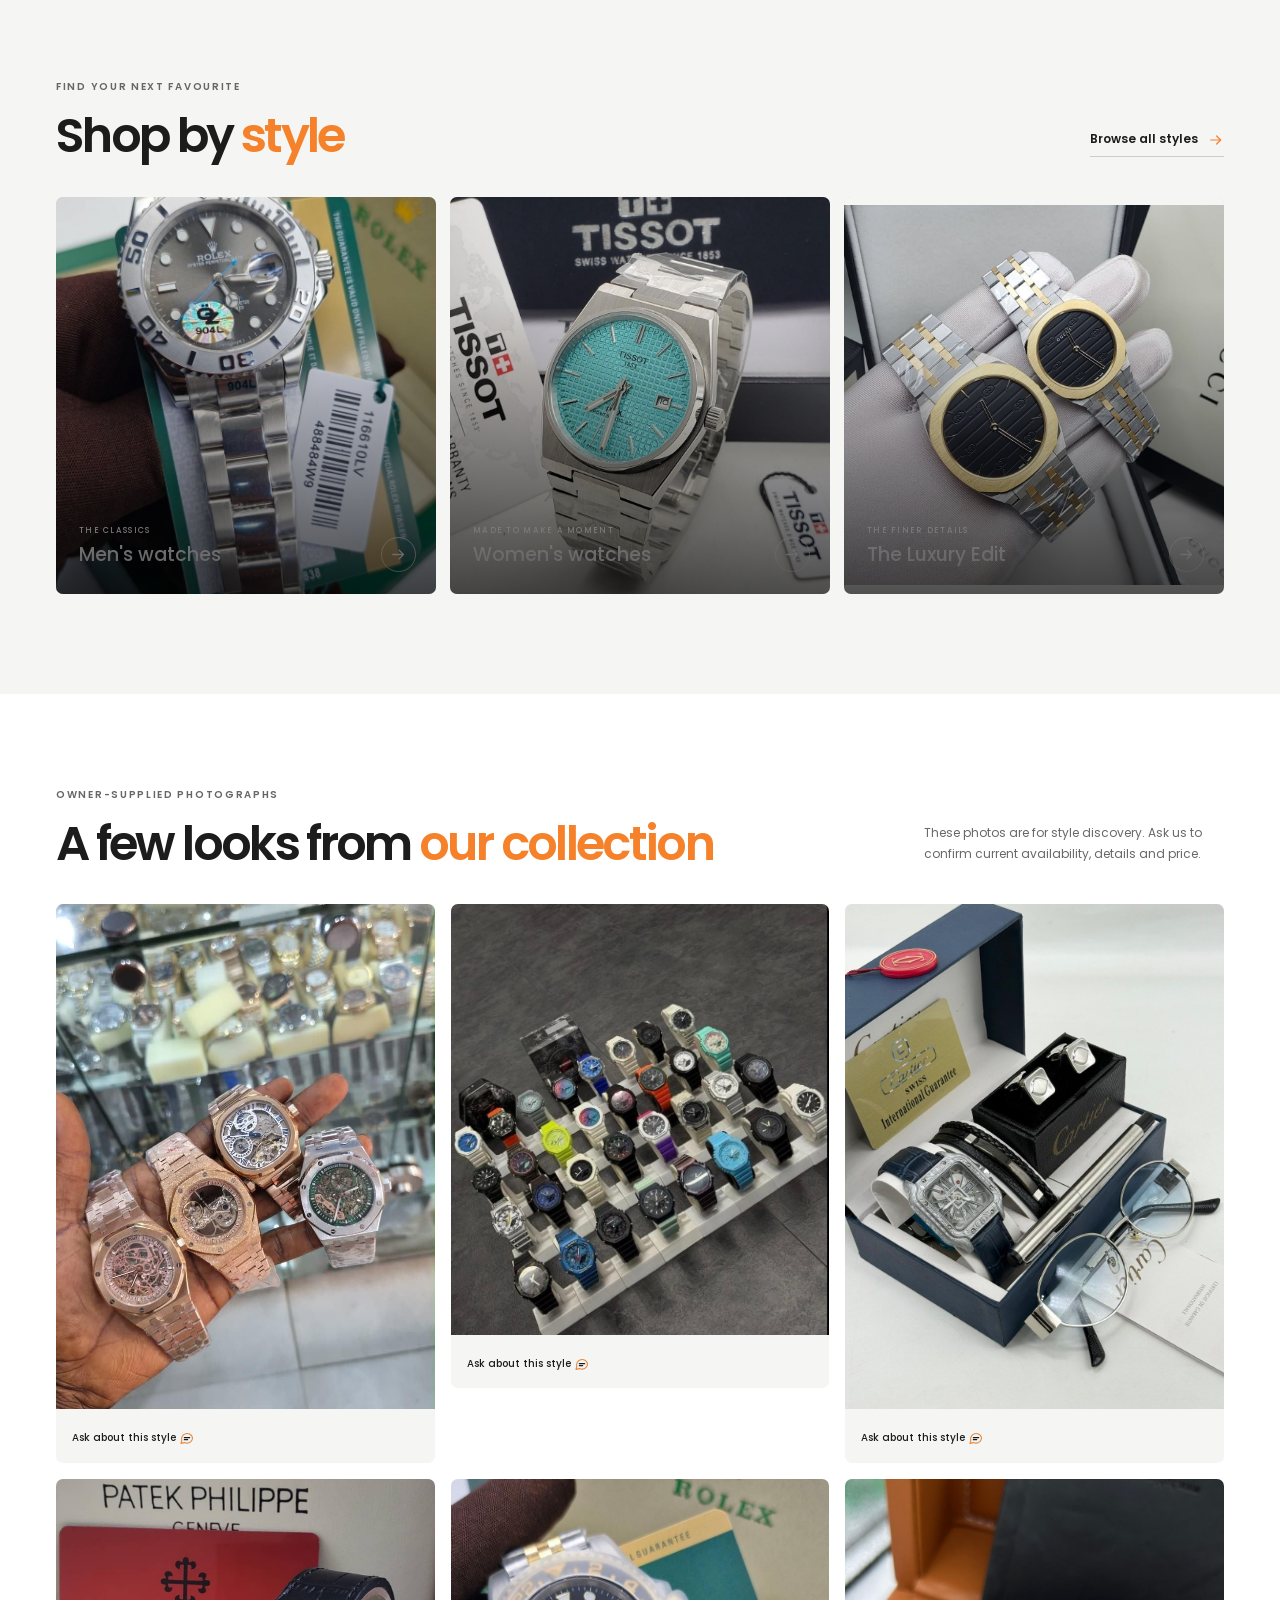
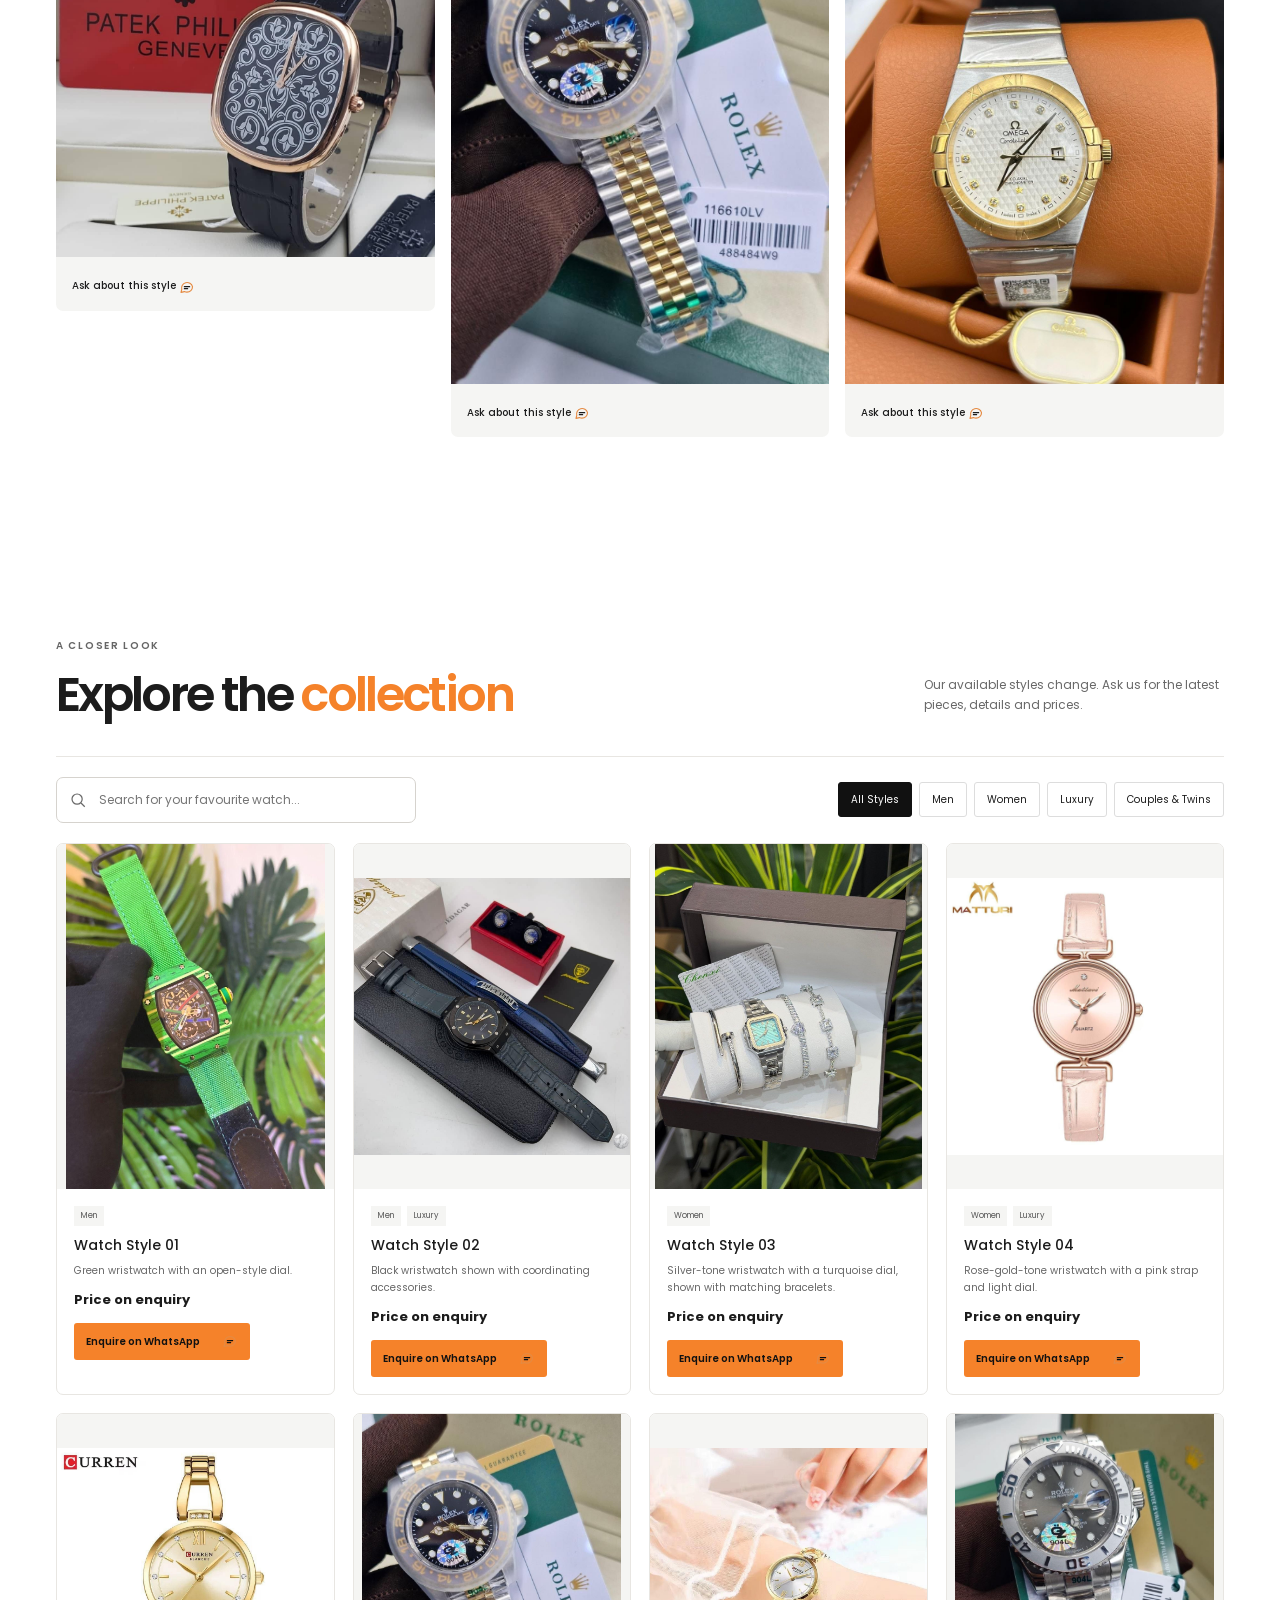
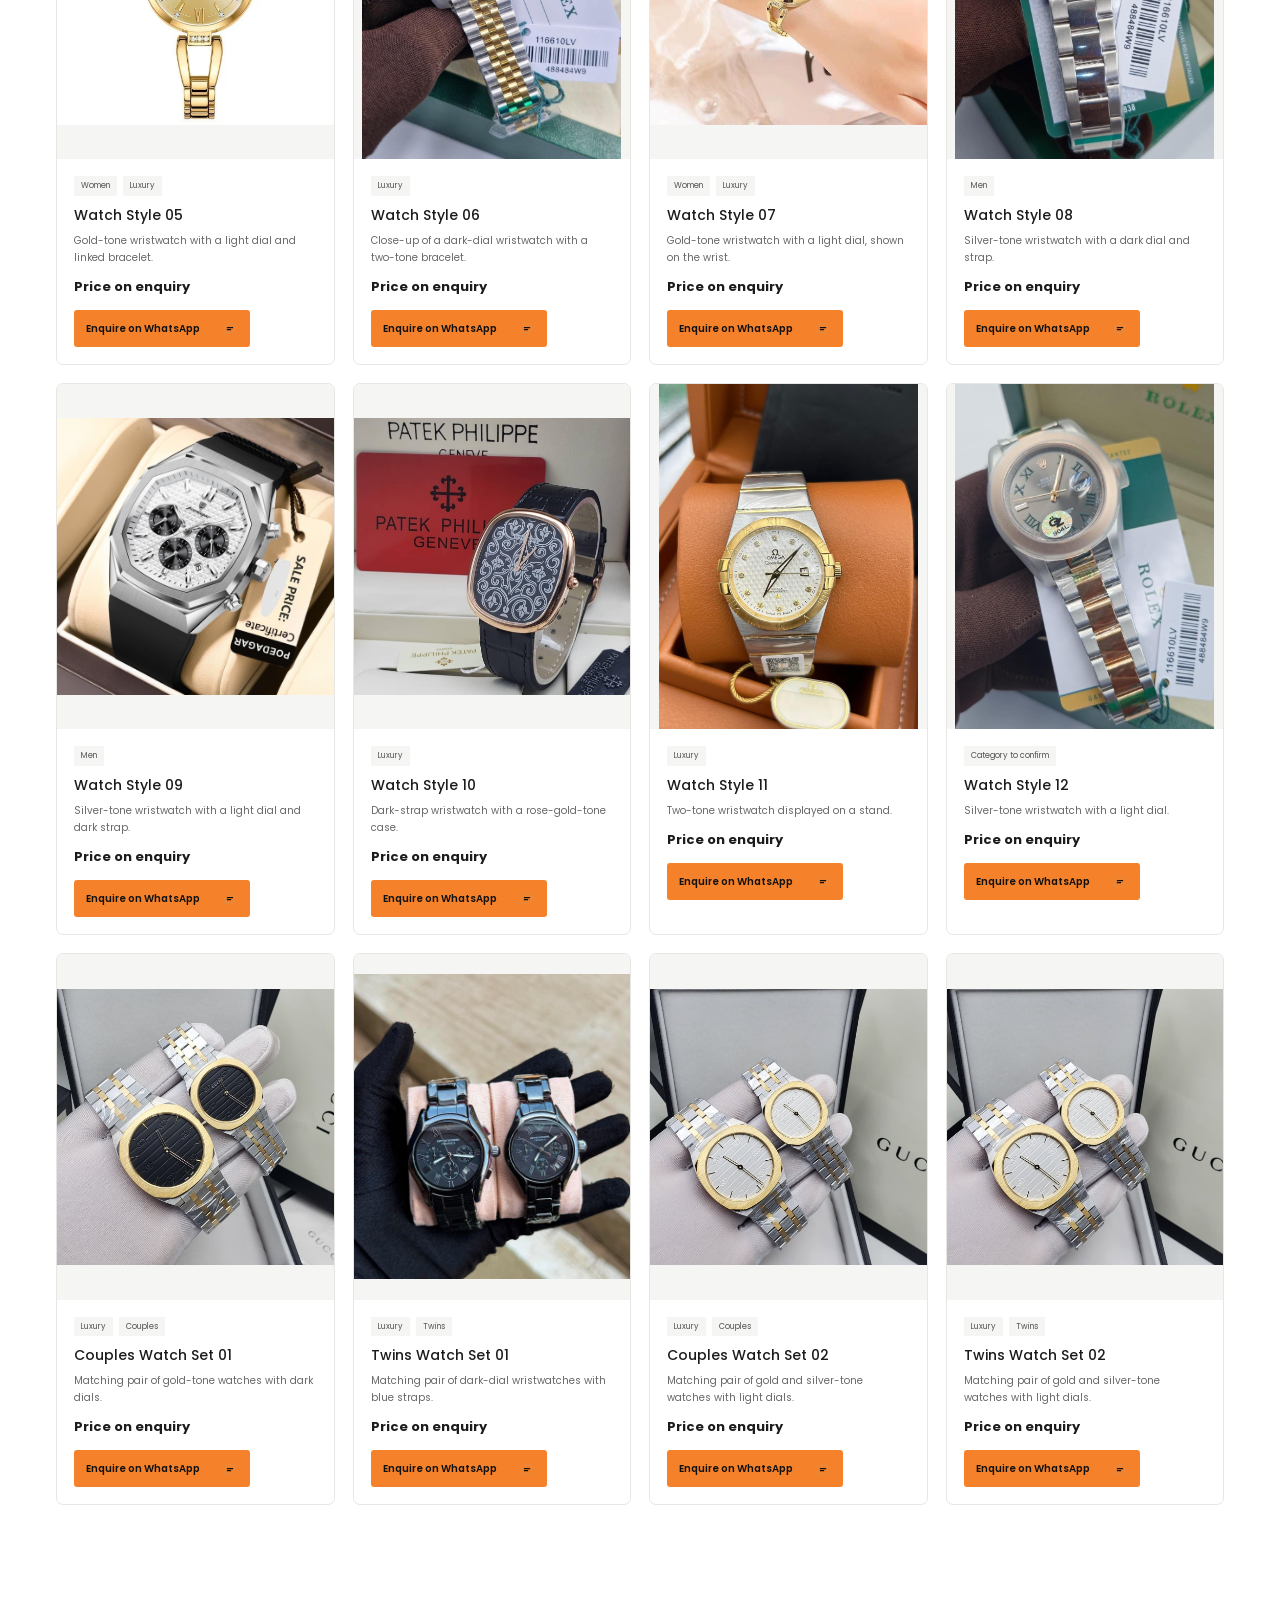
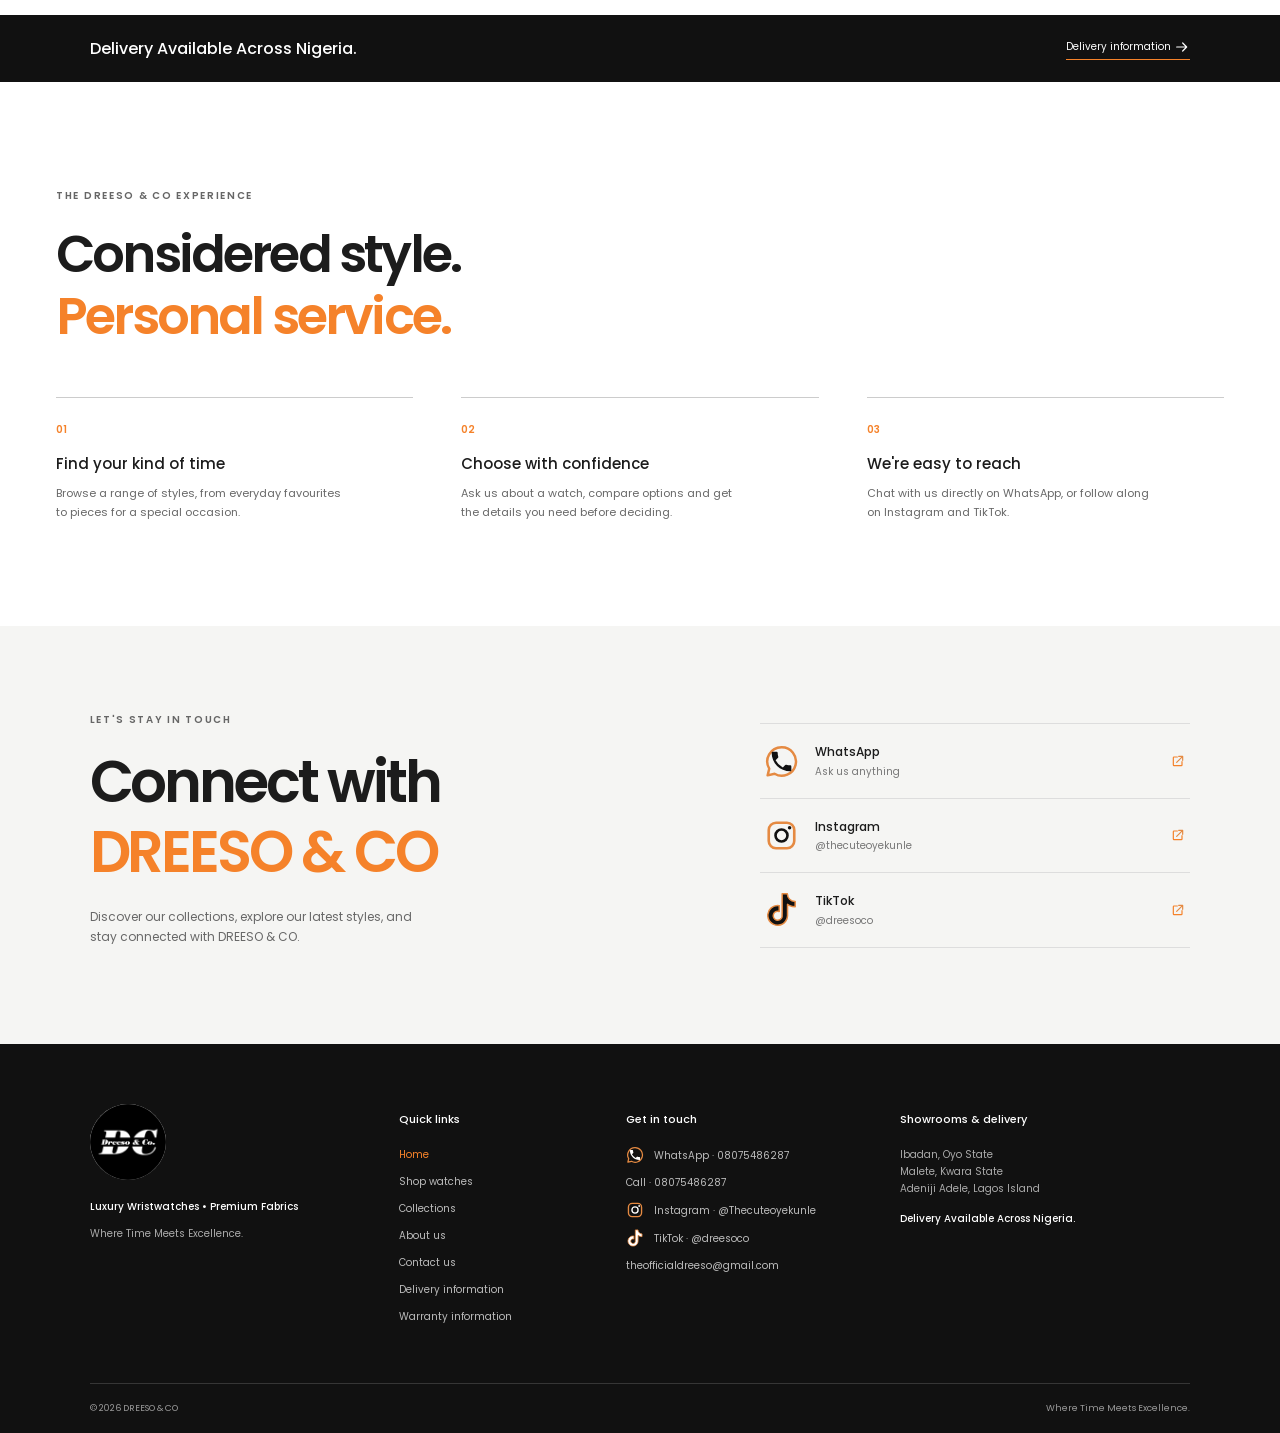
==== commit 158134dd: "updated" ====
--- a/index.html
+++ b/index.html
@@ -21,11 +21,11 @@
   <div class="announcement">Time, style and a little something for every day.</div>
   <header class="site-header">
     <a class="brand" href="#home" aria-label="DREESO & CO home"><img src="dress%26co%20img/dress%26co%20logo.jpg" alt=""><span>DREESO</span><span>&amp; CO</span></a>
-    <button class="menu-toggle" type="button" aria-expanded="false" aria-controls="primary-nav" aria-label="Open menu"><span></span><span></span><span></span></button>
+    <button class="menu-toggle" type="button" aria-expanded="false" aria-controls="primary-nav" aria-label="Open menu"><svg class="ui-icon" viewBox="0 0 24 24" aria-hidden="true"><use href="images/social-icons.svg#menu"></use></svg></button>
     <nav id="primary-nav" class="primary-nav" aria-label="Main navigation">
       <a href="index.html">Home</a><a href="shop.html">Shop</a><a href="collections.html">Collections</a><a href="about.html">About us</a><a href="contact.html">Contact</a>
     </nav>
-    <a class="header-cta" href="https://wa.me/2348075486287" target="_blank" rel="noopener">Let's talk <span aria-hidden="true">&#8599;</span></a>
+    <a class="header-cta" href="https://wa.me/2348075486287" target="_blank" rel="noopener">Let's talk <svg class="ui-icon" viewBox="0 0 24 24" aria-hidden="true"><use href="images/social-icons.svg#message"></use></svg></a>
   </header>
 
   <main id="main">
@@ -35,66 +35,103 @@
         <p class="eyebrow"><span></span> DREESO & CO &middot; WRISTWATCHES</p>
         <h1>Where Time Meets Excellence.</h1>
         <p class="hero-lede">Discover luxury wristwatches for men and women, timeless classic timepieces, and premium fabrics selected to complement your style.</p>
-        <div class="hero-actions"><a class="button button-orange" href="#shop">Explore Our Collection <span aria-hidden="true">&#8599;</span></a><a class="text-link" href="#contact">Contact Us <span aria-hidden="true">&#8594;</span></a></div>
+        <div class="hero-actions"><a class="button button-orange" href="#shop">Explore Our Collection <svg class="ui-icon" viewBox="0 0 24 24" aria-hidden="true"><use href="images/social-icons.svg#bag"></use></svg></a><a class="text-link" href="#contact">Contact Us <svg class="ui-icon" viewBox="0 0 24 24" aria-hidden="true"><use href="images/social-icons.svg#message"></use></svg></a></div>
         <p class="hero-note">A thoughtful find for your everyday, and the moments worth keeping.</p>
       </div>
     </section>
 
     <section class="intro section-wrap" id="about">
   <p class="eyebrow">A NOTE FROM DREESO & CO</p>
-  <div class="intro-grid"><h2>Where Time Meets <em>Excellence.</em></h2><div><p>DREESO & CO offers luxury wristwatches for men and women, premium and classic timepieces, and premium fabrics and native materials.</p><p>Founded by Suleiman Idris Oyekunle, DREESO & CO brings these considered pieces together to complement your personal style.</p><a href="about.html" class="underlined-link">Meet the brand <span aria-hidden="true">&#8594;</span></a></div></div>
+  <div class="intro-grid"><h2>Where Time Meets <em>Excellence.</em></h2><div><p>DREESO & CO offers luxury wristwatches for men and women, premium and classic timepieces, and premium fabrics and native materials.</p><p>Founded by Suleiman Idris Oyekunle, DREESO & CO brings these considered pieces together to complement your personal style.</p><a href="about.html" class="underlined-link">Meet the brand <svg class="ui-icon" viewBox="0 0 24 24" aria-hidden="true"><use href="images/social-icons.svg#arrow-right"></use></svg></a></div></div>
 </section>
 
 <section class="offerings-section section-wrap" id="products-services" aria-labelledby="offerings-title">
   <div class="section-heading"><div><p class="eyebrow">DREESO & CO</p><h2 id="offerings-title">What we <em>offer</em></h2></div><p class="section-aside">Luxury wristwatches and premium fabrics, brought together with a personal service.</p></div>
   <div class="offerings-grid">
-    <article class="offering-card"><div class="offering-images"><img src="dress%26co%20img/6.jpg" alt="Green wristwatch with an open-style dial" loading="lazy"><img src="dress%26co%20img/7.jpg" alt="Rose-gold-tone wristwatch with a dark strap" loading="lazy"></div><div class="offering-copy"><h3>Luxury Wristwatches for Men &amp; Women</h3><p>Explore wristwatch styles for men and women. Contact us to confirm availability and prices.</p><a class="underlined-link" href="shop.html">Explore watches <span aria-hidden="true">&#8599;</span></a></div></article>
-    <article class="offering-card"><div class="offering-images"><img src="dress%26co%20img/13.jpg" alt="Dark-dial wristwatch with a two-tone bracelet" loading="lazy"><img src="dress%26co%20img/14.jpg" alt="Silver-tone wristwatch with a light dial" loading="lazy"></div><div class="offering-copy"><h3>Premium &amp; Classic Timepieces</h3><p>Discover timeless designs and premium watch styles, with details and availability confirmed by enquiry.</p><a class="underlined-link" href="shop.html">Browse the collection <span aria-hidden="true">&#8599;</span></a></div></article>
-    <article class="offering-card offering-fabrics"><div class="fabric-intro"><span class="eyebrow">A PERSONAL ENQUIRY</span><span class="fabric-prompt">Ask us about current fabrics</span></div><div class="offering-copy"><h3>Premium Fabrics &amp; Native Materials</h3><p>Ask us about our premium fabrics and native materials. We can share current options directly.</p><a class="underlined-link" href="https://wa.me/2348075486287?text=Hello%20DREESO%20%26%20CO%2C%20please%20share%20your%20current%20premium%20fabrics%20and%20native%20materials." target="_blank" rel="noopener">Enquire about fabrics <span aria-hidden="true">&#8599;</span></a></div></article>
+    <article class="offering-card"><div class="offering-images"><img src="dress%26co%20img/6.jpg" alt="Green wristwatch with an open-style dial" loading="lazy"><img src="dress%26co%20img/7.jpg" alt="Rose-gold-tone wristwatch with a dark strap" loading="lazy"></div><div class="offering-copy"><h3>Luxury Wristwatches for Men &amp; Women</h3><p>Explore wristwatch styles for men and women. Contact us to confirm availability and prices.</p><a class="underlined-link" href="shop.html">Explore watches <svg class="ui-icon" viewBox="0 0 24 24" aria-hidden="true"><use href="images/social-icons.svg#arrow-right"></use></svg></a></div></article>
+    <article class="offering-card"><div class="offering-images"><img src="dress%26co%20img/13.jpg" alt="Dark-dial wristwatch with a two-tone bracelet" loading="lazy"><img src="dress%26co%20img/14.jpg" alt="Silver-tone wristwatch with a light dial" loading="lazy"></div><div class="offering-copy"><h3>Premium &amp; Classic Timepieces</h3><p>Discover timeless designs and premium watch styles, with details and availability confirmed by enquiry.</p><a class="underlined-link" href="shop.html">Browse the collection <svg class="ui-icon" viewBox="0 0 24 24" aria-hidden="true"><use href="images/social-icons.svg#arrow-right"></use></svg></a></div></article>
+    <article class="offering-card offering-fabrics"><div class="fabric-intro"><span class="eyebrow">A PERSONAL ENQUIRY</span><span class="fabric-prompt">Explore the fabric collection</span></div><div class="offering-copy"><h3>Premium Fabrics &amp; Native Materials</h3><p>Browse our fabric selection and contact us to confirm composition, availability and pricing.</p><a class="underlined-link" href="#premium-fabrics">Explore fabrics <svg class="ui-icon" viewBox="0 0 24 24" aria-hidden="true"><use href="images/social-icons.svg#arrow-down"></use></svg></a></div></article>
   </div>
-</section>    <section class="categories-section" id="categories">
-      <div class="section-wrap"><div class="section-heading"><div><p class="eyebrow">FIND YOUR NEXT FAVOURITE</p><h2>Shop by <em>style</em></h2></div><a class="underlined-link" href="#shop">Browse all styles <span aria-hidden="true">&#8594;</span></a></div>
-        <div class="category-grid">          <a class="category-card category-large" href="#shop" data-category="Men's Watches"><img loading="lazy" src="dress%26co%20img/16.jpg" alt="A silver-tone wristwatch shown in hand"><span class="category-overlay"><small>THE CLASSICS</small><strong>Men's watches</strong><span class="circle-arrow" aria-hidden="true">&#8599;</span></span></a>
-          <a class="category-card" href="#shop" data-category="Women's Watches"><img loading="lazy" src="dress%26co%20img/10.jpg" alt="Silver-tone wristwatch with a turquoise dial"><span class="category-overlay"><small>MADE TO MAKE A MOMENT</small><strong>Women's watches</strong><span class="circle-arrow" aria-hidden="true">&#8599;</span></span></a>
-          <a class="category-card category-wide" href="#shop" data-category="Luxury Collection"><img loading="lazy" src="dress%26co%20img/luxury%201.jpg" alt="Matching pair of gold-tone wristwatches with dark dials"><span class="category-overlay"><small>THE FINER DETAILS</small><strong>The Luxury Edit</strong><span class="circle-arrow" aria-hidden="true">&#8599;</span></span></a></div>
+</section>
+
+<section class="premium-fabrics-section" id="premium-fabrics" aria-labelledby="premium-fabrics-title">
+  <div class="section-wrap">
+    <div class="section-heading">
+      <div><p class="eyebrow">A CONSIDERED SELECTION</p><h2 id="premium-fabrics-title">Premium <em>fabrics</em></h2></div>
+      <p class="section-aside">Explore our fabric collection and contact us for composition, availability and current pricing.</p>
+    </div>
+    <div class="fabric-grid">
+      <article class="fabric-card">
+        <img src="images/fabrics/cashmere.jpg" alt="Cashmere fabric" loading="lazy">
+        <div class="fabric-card-copy"><h3>Cashmere</h3><p>Discover Cashmere as part of our selected premium fabric range. Ask about composition and availability.</p><a class="button button-orange" href="https://wa.me/2348075486287?text=Hello%20DREESO%20%26%20CO%2C%20I%27m%20interested%20in%20your%20Cashmere%20fabric.%20Please%20provide%20more%20information%20about%20its%20availability%20and%20pricing." target="_blank" rel="noopener">Enquire on WhatsApp <svg class="ui-icon" viewBox="0 0 24 24" aria-hidden="true"><use href="images/social-icons.svg#message"></use></svg></a></div>
+      </article>
+      <article class="fabric-card">
+        <img src="images/fabrics/american-wool.jpg" alt="American Wool fabric" loading="lazy">
+        <div class="fabric-card-copy"><h3>American Wool</h3><p>Explore American Wool for your next tailored look; confirm current options and pricing with us.</p><a class="button button-orange" href="https://wa.me/2348075486287?text=Hello%20DREESO%20%26%20CO%2C%20I%27m%20interested%20in%20your%20American%20Wool%20fabric.%20Please%20provide%20more%20information%20about%20its%20availability%20and%20pricing." target="_blank" rel="noopener">Enquire on WhatsApp <svg class="ui-icon" viewBox="0 0 24 24" aria-hidden="true"><use href="images/social-icons.svg#message"></use></svg></a></div>
+      </article>
+      <article class="fabric-card">
+        <img src="images/fabrics/seven-star.jpg" alt="7 Star Fabric" loading="lazy">
+        <div class="fabric-card-copy"><h3>7 Star Fabric</h3><p>A named selection in our fabric collection. Enquire for details on its current availability and pricing.</p><a class="button button-orange" href="https://wa.me/2348075486287?text=Hello%20DREESO%20%26%20CO%2C%20I%27m%20interested%20in%20your%207%20Star%20Fabric.%20Please%20provide%20more%20information%20about%20its%20availability%20and%20pricing." target="_blank" rel="noopener">Enquire on WhatsApp <svg class="ui-icon" viewBox="0 0 24 24" aria-hidden="true"><use href="images/social-icons.svg#message"></use></svg></a></div>
+      </article>
+      <article class="fabric-card">
+        <img src="images/fabrics/nine-star.jpg" alt="9 Star Fabric" loading="lazy">
+        <div class="fabric-card-copy"><h3>9 Star Fabric</h3><p>Explore this named fabric selection and contact us to confirm details and current pricing.</p><a class="button button-orange" href="https://wa.me/2348075486287?text=Hello%20DREESO%20%26%20CO%2C%20I%27m%20interested%20in%20your%209%20Star%20Fabric.%20Please%20provide%20more%20information%20about%20its%20availability%20and%20pricing." target="_blank" rel="noopener">Enquire on WhatsApp <svg class="ui-icon" viewBox="0 0 24 24" aria-hidden="true"><use href="images/social-icons.svg#message"></use></svg></a></div>
+      </article>
+      <article class="fabric-card">
+        <img src="images/fabrics/italian-wool.jpg" alt="Italian Wool fabric" loading="lazy">
+        <div class="fabric-card-copy"><h3>Italian Wool</h3><p>Explore Italian Wool within our premium fabric range. Ask us about its composition and available options.</p><a class="button button-orange" href="https://wa.me/2348075486287?text=Hello%20DREESO%20%26%20CO%2C%20I%27m%20interested%20in%20your%20Italian%20Wool%20fabric.%20Please%20provide%20more%20information%20about%20its%20availability%20and%20pricing." target="_blank" rel="noopener">Enquire on WhatsApp <svg class="ui-icon" viewBox="0 0 24 24" aria-hidden="true"><use href="images/social-icons.svg#message"></use></svg></a></div>
+      </article>
+      <article class="fabric-card">
+        <img src="images/fabrics/merino.jpg" alt="Merino Fabric" loading="lazy">
+        <div class="fabric-card-copy"><h3>Merino Fabric</h3><p>Browse Merino as one of our premium fabric selections. Enquire for details and pricing.</p><a class="button button-orange" href="https://wa.me/2348075486287?text=Hello%20DREESO%20%26%20CO%2C%20I%27m%20interested%20in%20your%20Merino%20Fabric.%20Please%20provide%20more%20information%20about%20its%20availability%20and%20pricing." target="_blank" rel="noopener">Enquire on WhatsApp <svg class="ui-icon" viewBox="0 0 24 24" aria-hidden="true"><use href="images/social-icons.svg#message"></use></svg></a></div>
+      </article>
+      <article class="fabric-card">
+        <img src="images/fabrics/australian-wool.jpg" alt="Australian Wool Fabric" loading="lazy">
+        <div class="fabric-card-copy"><h3>Australian Wool Fabric</h3><p>Explore Australian Wool within our fabric range. Contact us for composition, availability and pricing.</p><a class="button button-orange" href="https://wa.me/2348075486287?text=Hello%20DREESO%20%26%20CO%2C%20I%27m%20interested%20in%20your%20Australian%20Wool%20Fabric.%20Please%20provide%20more%20information%20about%20its%20availability%20and%20pricing." target="_blank" rel="noopener">Enquire on WhatsApp <svg class="ui-icon" viewBox="0 0 24 24" aria-hidden="true"><use href="images/social-icons.svg#message"></use></svg></a></div>
+      </article>
+    </div>
+  </div>
+</section>
+
+<section class="categories-section" id="categories">
+      <div class="section-wrap"><div class="section-heading"><div><p class="eyebrow">FIND YOUR NEXT FAVOURITE</p><h2>Shop by <em>style</em></h2></div><a class="underlined-link" href="#shop">Browse all styles <svg class="ui-icon" viewBox="0 0 24 24" aria-hidden="true"><use href="images/social-icons.svg#arrow-right"></use></svg></a></div>
+        <div class="category-grid">          <a class="category-card category-large" href="#shop" data-category="Men's Watches"><img loading="lazy" src="dress%26co%20img/16.jpg" alt="A silver-tone wristwatch shown in hand"><span class="category-overlay"><small>THE CLASSICS</small><strong>Men's watches</strong><svg class="ui-icon circle-arrow" viewBox="0 0 24 24" aria-hidden="true"><use href="images/social-icons.svg#arrow-right"></use></svg></span></a>
+          <a class="category-card" href="#shop" data-category="Women's Watches"><img loading="lazy" src="dress%26co%20img/10.jpg" alt="Silver-tone wristwatch with a turquoise dial"><span class="category-overlay"><small>MADE TO MAKE A MOMENT</small><strong>Women's watches</strong><svg class="ui-icon circle-arrow" viewBox="0 0 24 24" aria-hidden="true"><use href="images/social-icons.svg#arrow-right"></use></svg></span></a>
+          <a class="category-card category-wide" href="#shop" data-category="Luxury Collection"><img loading="lazy" src="dress%26co%20img/luxury%201.jpg" alt="Matching pair of gold-tone wristwatches with dark dials"><span class="category-overlay"><small>THE FINER DETAILS</small><strong>The Luxury Edit</strong><svg class="ui-icon circle-arrow" viewBox="0 0 24 24" aria-hidden="true"><use href="images/social-icons.svg#arrow-right"></use></svg></span></a></div>
       </div>
     </section>
 
     <section class="photo-showcase section-wrap" aria-labelledby="photo-showcase-title">
       <div class="section-heading"><div><p class="eyebrow">OWNER-SUPPLIED PHOTOGRAPHS</p><h2 id="photo-showcase-title">A few looks from <em>our collection</em></h2></div><p class="section-aside">These photos are for style discovery. Ask us to confirm current availability, details and price.</p></div>
       <div class="showcase-grid">
-        <figure><img src="dress%26co%20img/18.jpg" alt="Several wristwatch styles displayed together" loading="lazy"><figcaption><a href="https://wa.me/2348075486287?text=Hello%20DREESO%20%26%20CO%2C%20please%20confirm%20availability%2C%20details%20and%20price%20for%20watch%20photo%2018.jpg." target="_blank" rel="noopener">Ask about this style <span aria-hidden="true">&#8594;</span></a></figcaption></figure>
-        <figure><img src="dress%26co%20img/4.jpg" alt="Assorted wristwatch styles in a display" loading="lazy"><figcaption><a href="https://wa.me/2348075486287?text=Hello%20DREESO%20%26%20CO%2C%20please%20confirm%20availability%2C%20details%20and%20price%20for%20watch%20photo%204.jpg." target="_blank" rel="noopener">Ask about this style <span aria-hidden="true">&#8594;</span></a></figcaption></figure>
-        <figure><img src="dress%26co%20img/3.jpg" alt="Wristwatches shown with coordinating presentation accessories" loading="lazy"><figcaption><a href="https://wa.me/2348075486287?text=Hello%20DREESO%20%26%20CO%2C%20please%20confirm%20availability%2C%20details%20and%20price%20for%20watch%20photo%203.jpg." target="_blank" rel="noopener">Ask about this style <span aria-hidden="true">&#8594;</span></a></figcaption></figure>
-        <figure><img src="dress%26co%20img/22.jpg" alt="Dark-strap wristwatch with a rose-gold-tone case" loading="lazy"><figcaption><a href="https://wa.me/2348075486287?text=Hello%20DREESO%20%26%20CO%2C%20please%20confirm%20availability%2C%20details%20and%20price%20for%20watch%20photo%2022.jpg." target="_blank" rel="noopener">Ask about this style <span aria-hidden="true">&#8594;</span></a></figcaption></figure>
-        <figure><img src="dress%26co%20img/13.jpg" alt="Dark-dial wristwatch with a two-tone bracelet" loading="lazy"><figcaption><a href="https://wa.me/2348075486287?text=Hello%20DREESO%20%26%20CO%2C%20please%20confirm%20availability%2C%20details%20and%20price%20for%20watch%20photo%2013.jpg." target="_blank" rel="noopener">Ask about this style <span aria-hidden="true">&#8594;</span></a></figcaption></figure>
-        <figure><img src="dress%26co%20img/wrist%20watch.jpg" alt="Two-tone Omega-style wristwatch displayed on a presentation cushion" loading="lazy"><figcaption><a href="https://wa.me/2348075486287?text=Hello%20DREESO%20%26%20CO%2C%20please%20confirm%20availability%2C%20details%20and%20price%20for%20the%20two-tone%20wristwatch%20shown%20in%20the%20final%20gallery%20photo." target="_blank" rel="noopener">Ask about this style <span aria-hidden="true">&#8594;</span></a></figcaption></figure>
+        <figure><img src="dress%26co%20img/18.jpg" alt="Several wristwatch styles displayed together" loading="lazy"><figcaption><a href="https://wa.me/2348075486287?text=Hello%20DREESO%20%26%20CO%2C%20please%20confirm%20availability%2C%20details%20and%20price%20for%20watch%20photo%2018.jpg." target="_blank" rel="noopener">Ask about this style <svg class="ui-icon" viewBox="0 0 24 24" aria-hidden="true"><use href="images/social-icons.svg#message"></use></svg></a></figcaption></figure>
+        <figure><img src="dress%26co%20img/4.jpg" alt="Assorted wristwatch styles in a display" loading="lazy"><figcaption><a href="https://wa.me/2348075486287?text=Hello%20DREESO%20%26%20CO%2C%20please%20confirm%20availability%2C%20details%20and%20price%20for%20watch%20photo%204.jpg." target="_blank" rel="noopener">Ask about this style <svg class="ui-icon" viewBox="0 0 24 24" aria-hidden="true"><use href="images/social-icons.svg#message"></use></svg></a></figcaption></figure>
+        <figure><img src="dress%26co%20img/3.jpg" alt="Wristwatches shown with coordinating presentation accessories" loading="lazy"><figcaption><a href="https://wa.me/2348075486287?text=Hello%20DREESO%20%26%20CO%2C%20please%20confirm%20availability%2C%20details%20and%20price%20for%20watch%20photo%203.jpg." target="_blank" rel="noopener">Ask about this style <svg class="ui-icon" viewBox="0 0 24 24" aria-hidden="true"><use href="images/social-icons.svg#message"></use></svg></a></figcaption></figure>
+        <figure><img src="dress%26co%20img/22.jpg" alt="Dark-strap wristwatch with a rose-gold-tone case" loading="lazy"><figcaption><a href="https://wa.me/2348075486287?text=Hello%20DREESO%20%26%20CO%2C%20please%20confirm%20availability%2C%20details%20and%20price%20for%20watch%20photo%2022.jpg." target="_blank" rel="noopener">Ask about this style <svg class="ui-icon" viewBox="0 0 24 24" aria-hidden="true"><use href="images/social-icons.svg#message"></use></svg></a></figcaption></figure>
+        <figure><img src="dress%26co%20img/13.jpg" alt="Dark-dial wristwatch with a two-tone bracelet" loading="lazy"><figcaption><a href="https://wa.me/2348075486287?text=Hello%20DREESO%20%26%20CO%2C%20please%20confirm%20availability%2C%20details%20and%20price%20for%20watch%20photo%2013.jpg." target="_blank" rel="noopener">Ask about this style <svg class="ui-icon" viewBox="0 0 24 24" aria-hidden="true"><use href="images/social-icons.svg#message"></use></svg></a></figcaption></figure>
+        <figure><img src="dress%26co%20img/wrist%20watch.jpg" alt="Two-tone Omega-style wristwatch displayed on a presentation cushion" loading="lazy"><figcaption><a href="https://wa.me/2348075486287?text=Hello%20DREESO%20%26%20CO%2C%20please%20confirm%20availability%2C%20details%20and%20price%20for%20the%20two-tone%20wristwatch%20shown%20in%20the%20final%20gallery%20photo." target="_blank" rel="noopener">Ask about this style <svg class="ui-icon" viewBox="0 0 24 24" aria-hidden="true"><use href="images/social-icons.svg#message"></use></svg></a></figcaption></figure>
       </div>
     </section>
 
     <section class="shop-section section-wrap" id="shop">
       <div class="section-heading"><div><p class="eyebrow">A CLOSER LOOK</p><h2>Explore the <em>collection</em></h2></div><p class="section-aside">Our available styles change. Ask us for the latest pieces, details and prices.</p></div>
-      <div class="shop-tools"><label class="search-box"><span class="sr-only">Search styles</span><svg aria-hidden="true" viewBox="0 0 24 24"><circle cx="10.8" cy="10.8" r="6.8"></circle><path d="m16 16 5 5"></path></svg><input id="style-search" type="search" placeholder="Search a style" autocomplete="off"></label><div class="filter-list" role="group" aria-label="Filter by category"><button class="filter-chip active" data-filter="All Styles">All Styles</button><button class="filter-chip" data-filter="Men's Watches">Men</button><button class="filter-chip" data-filter="Women's Watches">Women</button><button class="filter-chip" data-filter="Luxury Collection">Luxury</button><button class="filter-chip" data-filter="Couples &amp; Twins">Couples &amp; Twins</button></div></div>
+      <div class="shop-tools"><div class="search-box"><svg aria-hidden="true" viewBox="0 0 24 24"><circle cx="10.8" cy="10.8" r="6.8"></circle><path d="m16 16 5 5"></path></svg><label class="sr-only" for="style-search">Search watches by name, brand, category or description</label><input id="style-search" type="search" placeholder="Search for your favourite watch..." autocomplete="off"><button class="search-clear" type="button" aria-label="Clear search" hidden><svg class="ui-icon" viewBox="0 0 24 24" aria-hidden="true"><use href="images/social-icons.svg#close"></use></svg></button></div><div class="filter-list" role="group" aria-label="Filter by category"><button class="filter-chip active" data-filter="All Styles">All Styles</button><button class="filter-chip" data-filter="Men's Watches">Men</button><button class="filter-chip" data-filter="Women's Watches">Women</button><button class="filter-chip" data-filter="Luxury Collection">Luxury</button><button class="filter-chip" data-filter="Couples &amp; Twins">Couples &amp; Twins</button></div></div>
       <div class="collection-panel" id="collection-results" aria-live="polite"></div>
     </section>
 
-    <section class="delivery-banner"><p>Delivery Available Across Nigeria.</p><a href="delivery.html">Delivery information <span aria-hidden="true">&#8599;</span></a></section>
+    <section class="delivery-banner"><p>Delivery Available Across Nigeria.</p><a href="delivery.html">Delivery information <svg class="ui-icon" viewBox="0 0 24 24" aria-hidden="true"><use href="images/social-icons.svg#arrow-right"></use></svg></a></section>
 
-    <section class="values-section section-wrap"><p class="eyebrow">THE DREESO & CO EXPERIENCE</p><h2>Considered style.<br><em>Personal service.</em></h2><div class="value-grid"><article><span>01</span><h3>Find your kind of time</h3><p>Browse a range of styles, from everyday favourites to pieces for a special occasion.</p></article><article><span>02</span><h3>Choose with confidence</h3><p>Ask us about a watch, compare options and get the details you need before deciding.</p></article><article><span>03</span><h3>We're easy to reach</h3><p>Chat with us directly on WhatsApp, or follow along on Instagram and TikTok.</p></article></div></section><section class="social-section" id="contact"><div class="social-copy"><p class="eyebrow">LET'S STAY IN TOUCH</p><h2>Connect with<br><em>DREESO & CO</em></h2><p>Discover our collections, explore our latest styles, and stay connected with DREESO & CO.</p></div><div class="social-links"><a href="https://wa.me/2348075486287" target="_blank" rel="noopener"><span class="social-icon" aria-hidden="true">W</span><span><strong>WhatsApp</strong><small>Ask us anything</small></span><b aria-hidden="true">&#8599;</b></a><a href="https://www.instagram.com/thecuteoyekunle/" target="_blank" rel="noopener"><span class="social-icon" aria-hidden="true">&#9678;</span><span><strong>Instagram</strong><small>@thecuteoyekunle</small></span><b aria-hidden="true">&#8599;</b></a><a href="https://www.tiktok.com/@dreesoco" target="_blank" rel="noopener"><span class="social-icon" aria-hidden="true">&#9835;</span><span><strong>TikTok</strong><small>@dreesoco</small></span><b aria-hidden="true">&#8599;</b></a></div></section>
+    <section class="values-section section-wrap"><p class="eyebrow">THE DREESO & CO EXPERIENCE</p><h2>Considered style.<br><em>Personal service.</em></h2><div class="value-grid"><article><span>01</span><h3>Find your kind of time</h3><p>Browse a range of styles, from everyday favourites to pieces for a special occasion.</p></article><article><span>02</span><h3>Choose with confidence</h3><p>Ask us about a watch, compare options and get the details you need before deciding.</p></article><article><span>03</span><h3>We're easy to reach</h3><p>Chat with us directly on WhatsApp, or follow along on Instagram and TikTok.</p></article></div></section>    <section class="social-section" id="contact"><div class="social-copy"><p class="eyebrow">LET'S STAY IN TOUCH</p><h2>Connect with<br><em>DREESO & CO</em></h2><p>Discover our collections, explore our latest styles, and stay connected with DREESO & CO.</p></div><div class="social-links"><a href="https://wa.me/2348075486287" target="_blank" rel="noopener"><span class="social-icon whatsapp" aria-hidden="true"><svg viewBox="0 0 24 24" aria-hidden="true"><use href="images/social-icons.svg#whatsapp"></use></svg></span><span class="social-label"><strong>WhatsApp</strong><small>Ask us anything</small></span><svg class="ui-icon" viewBox="0 0 24 24" aria-hidden="true"><use href="images/social-icons.svg#external-link"></use></svg></a><a href="https://www.instagram.com/thecuteoyekunle/" target="_blank" rel="noopener"><span class="social-icon instagram" aria-hidden="true"><svg viewBox="0 0 24 24" aria-hidden="true"><use href="images/social-icons.svg#instagram"></use></svg></span><span class="social-label"><strong>Instagram</strong><small>@thecuteoyekunle</small></span><svg class="ui-icon" viewBox="0 0 24 24" aria-hidden="true"><use href="images/social-icons.svg#external-link"></use></svg></a><a href="https://www.tiktok.com/@dreesoco" target="_blank" rel="noopener"><span class="social-icon tiktok" aria-hidden="true"><svg viewBox="0 0 24 24" aria-hidden="true"><use href="images/social-icons.svg#tiktok"></use></svg></span><span class="social-label"><strong>TikTok</strong><small>@dreesoco</small></span><svg class="ui-icon" viewBox="0 0 24 24" aria-hidden="true"><use href="images/social-icons.svg#external-link"></use></svg></a></div></section>
   </main>
 
   <footer class="site-footer">
   <div class="footer-main">
     <div class="footer-brand"><img src="dress%26co%20img/dress%26co%20logo.jpg" alt="DREESO & CO"><p class="footer-brand-line">Luxury Wristwatches &bull; Premium Fabrics</p><p>Where Time Meets Excellence.</p></div>
     <div><h2>Quick links</h2><a href="index.html">Home</a><a href="shop.html">Shop watches</a><a href="collections.html">Collections</a><a href="about.html">About us</a><a href="contact.html">Contact us</a><a href="delivery.html">Delivery information</a><a href="warranty.html">Warranty information</a></div>
-    <div><h2>Get in touch</h2><a href="https://wa.me/2348075486287" target="_blank" rel="noopener">WhatsApp &middot; 08075486287</a><a href="tel:+2348075486287">Call &middot; 08075486287</a><a href="https://www.instagram.com/thecuteoyekunle/" target="_blank" rel="noopener">Instagram &middot; @Thecuteoyekunle</a><a href="https://www.tiktok.com/@dreesoco" target="_blank" rel="noopener">TikTok &middot; @dreesoco</a><a href="mailto:theofficialdreeso@gmail.com">theofficialdreeso@gmail.com</a></div>
+    <div><h2>Get in touch</h2><a class="footer-social-link" href="https://wa.me/2348075486287" target="_blank" rel="noopener"><span class="social-icon whatsapp" aria-hidden="true"><svg viewBox="0 0 24 24" aria-hidden="true"><use href="images/social-icons.svg#whatsapp"></use></svg></span>WhatsApp · 08075486287</a><a href="tel:+2348075486287">Call · 08075486287</a><a class="footer-social-link" href="https://www.instagram.com/thecuteoyekunle/" target="_blank" rel="noopener"><span class="social-icon instagram" aria-hidden="true"><svg viewBox="0 0 24 24" aria-hidden="true"><use href="images/social-icons.svg#instagram"></use></svg></span>Instagram · @Thecuteoyekunle</a><a class="footer-social-link" href="https://www.tiktok.com/@dreesoco" target="_blank" rel="noopener"><span class="social-icon tiktok" aria-hidden="true"><svg viewBox="0 0 24 24" aria-hidden="true"><use href="images/social-icons.svg#tiktok"></use></svg></span>TikTok · @dreesoco</a><a href="mailto:theofficialdreeso@gmail.com">theofficialdreeso@gmail.com</a></div>
     <div class="footer-policies"><h2>Showrooms &amp; delivery</h2><p>Ibadan, Oyo State<br>Malete, Kwara State<br>Adeniji Adele, Lagos Island</p><p class="footer-delivery">Delivery Available Across Nigeria.</p></div>
   </div>
   <div class="footer-bottom"><span>&copy; <span id="year"></span> DREESO & CO</span><span>Where Time Meets Excellence.</span></div>
 </footer>
-  <a class="floating-whatsapp" href="https://wa.me/2348075486287" target="_blank" rel="noopener" aria-label="Contact DREESO & CO on WhatsApp"><svg viewBox="0 0 24 24" aria-hidden="true"><path d="M20.5 11.8a8.4 8.4 0 0 1-12.4 7.4L3 20.5l1.3-4.9A8.4 8.4 0 1 1 20.5 11.8Z"></path><path d="M8.2 7.8c.2-.4.4-.4.7-.4h.4c.2 0 .3.1.4.4l.7 1.6c.1.2.1.4 0 .5l-.5.7c-.2.2-.2.3-.1.5.4.7 1 1.3 1.7 1.7.2.1.4.1.5-.1l.7-.8c.2-.2.3-.2.5-.1l1.6.8c.2.1.3.2.3.4 0 .3-.2 1-.6 1.3-.4.4-1 .6-1.6.5-.7-.1-1.7-.5-2.8-1.5-1.4-1.2-2.3-2.7-2.5-3.7-.2-.8 0-1.4.3-1.8Z"></path></svg></a>
-</body>
+  <a class="floating-whatsapp" href="https://wa.me/2348075486287" target="_blank" rel="noopener" aria-label="Contact DREESO & CO on WhatsApp"><svg viewBox="0 0 24 24" aria-hidden="true"><use href="images/social-icons.svg#whatsapp"></use></svg></a></body>
 </html>
-
-
-
--- a/style.css
+++ b/style.css
@@ -1,9 +1,9 @@
-:root{--ink:#111;--text:#1c1c1c;--muted:#686868;--orange:#f5822a;--paper:#fff;--soft:#f5f5f3;--line:#e8e6e2;--font:'Poppins',sans-serif;--wrap:1240px}*{box-sizing:border-box}html{scroll-behavior:smooth;scroll-padding-top:90px}body{margin:0;color:var(--text);background:var(--paper);font:400 15px/1.7 var(--font);-webkit-font-smoothing:antialiased}a{color:inherit;text-decoration:none}button,input{font:inherit}button{color:inherit}.skip-link{position:absolute;top:-50px;left:16px;z-index:99;background:white;padding:10px}.skip-link:focus{top:8px}.sr-only{position:absolute;width:1px;height:1px;padding:0;margin:-1px;overflow:hidden;clip:rect(0,0,0,0);white-space:nowrap;border:0}.announcement{height:32px;background:var(--orange);color:#111;text-align:center;font-size:10px;font-weight:500;letter-spacing:.09em;line-height:32px}.site-header{height:86px;padding:0 max(5.5vw,24px);display:flex;align-items:center;justify-content:space-between;background:var(--ink);color:white;position:sticky;top:0;z-index:20}.brand{width:65px;height:65px;border-radius:50%;overflow:hidden;background:#fff;display:flex;align-items:center;justify-content:center}.brand img{width:100%;height:100%;object-fit:cover}.primary-nav{display:flex;align-items:center;gap:clamp(16px,2.5vw,38px)}.primary-nav a{font-size:12px;font-weight:500;color:#f5f5f5;transition:color .2s}.primary-nav a:hover,.primary-nav a:focus-visible{color:var(--orange)}.header-cta{background:var(--orange);color:var(--ink);padding:12px 20px;font-size:12px;font-weight:600;border-radius:2px}.header-cta span{margin-left:10px}.menu-toggle{display:none}.hero{min-height:590px;display:grid;grid-template-columns:1fr 1fr;background:#f2f0ed}.hero-copy{padding:90px 7vw 65px max(9vw,40px);display:flex;flex-direction:column;align-items:flex-start;justify-content:center}.eyebrow{font-size:10px;font-weight:600;letter-spacing:.17em;margin:0 0 20px;color:#666}.hero-copy .eyebrow span{display:inline-block;width:20px;height:2px;background:var(--orange);vertical-align:middle;margin-right:8px}.hero h1,.intro h2,.section-heading h2,.pay-copy h2,.values-section h2,.social-copy h2{font-size:clamp(37px,5vw,66px);line-height:1.2;letter-spacing:-.055em;font-weight:600;margin:0}.hero h1 em,.intro h2 em,.section-heading h2 em,.pay-copy h2 em,.values-section h2 em,.social-copy h2 em{font-style:normal;color:var(--orange)}.hero-lede{max-width:390px;color:#585858;font-size:15px;margin:24px 0 28px}.hero-actions{display:flex;align-items:center;gap:25px;flex-wrap:wrap}.button{display:inline-flex;align-items:center;justify-content:center;gap:22px;padding:15px 20px;font-size:12px;font-weight:600;transition:background .2s,transform .2s}.button:hover{transform:translateY(-2px)}.button-orange{background:var(--orange);color:#111}.button-orange:hover{background:#e9721b}.text-link,.underlined-link{font-size:12px;font-weight:600}.text-link span,.underlined-link span{color:var(--orange);padding-left:7px}.hero-note{font-size:10px;color:#777;margin:42px 0 0}.hero-image{min-height:590px;background:#111;position:relative}.hero-image:after{content:"";position:absolute;inset:0;background:linear-gradient(180deg,transparent 68%,rgba(0,0,0,.35))}.hero-image-caption{position:absolute;z-index:1;bottom:26px;left:30px;right:30px;color:#fff;display:flex;justify-content:space-between;font-size:9px;font-weight:500;letter-spacing:.13em}.section-wrap{max-width:var(--wrap);margin:auto;padding-left:36px;padding-right:36px}.intro{padding-top:110px;padding-bottom:112px}.intro-grid{display:grid;grid-template-columns:1fr .8fr;gap:12%;align-items:start}.intro h2{font-size:clamp(34px,4vw,52px)}.intro-grid>div{padding-top:5px;color:#646464;font-size:13px}.intro-grid>div p{margin:0 0 16px}.intro-grid .underlined-link{display:inline-block;color:#111;margin-top:11px;border-bottom:1px solid #ccc;padding-bottom:5px}.categories-section{background:var(--soft);padding:88px 0 100px}.section-heading{display:flex;align-items:end;justify-content:space-between;gap:30px;margin-bottom:32px}.section-heading .eyebrow{margin-bottom:12px}.section-heading h2{font-size:clamp(34px,4vw,48px)}.section-heading>.underlined-link{border-bottom:1px solid #ccc;padding-bottom:6px;margin-bottom:8px}.category-grid{display:grid;grid-template-columns:repeat(3,1fr);grid-auto-rows:290px;gap:16px}.category-card{position:relative;overflow:hidden;background:#ddd;isolation:isolate}.category-card:after{content:"";position:absolute;inset:25% 0 0;background:linear-gradient(transparent,rgba(0,0,0,.67));z-index:-0}.category-card img{position:absolute;inset:0;width:100%;height:100%;object-fit:cover;z-index:-1;transition:transform .5s}.category-card:hover img{transform:scale(1.035)}.category-large{grid-row:span 2}.category-wide{grid-column:span 2}.category-overlay{position:absolute;bottom:22px;left:23px;right:20px;color:#fff;display:flex;flex-direction:column;align-items:flex-start}.category-overlay small{font-size:8px;letter-spacing:.16em;font-weight:500}.category-overlay strong{font-size:19px;font-weight:500;margin-top:2px}.circle-arrow{position:absolute;right:0;bottom:0;border:1px solid rgba(255,255,255,.65);width:35px;height:35px;border-radius:50%;display:grid;place-items:center;font-size:15px}.shop-section{padding-top:100px;padding-bottom:110px}.section-aside{max-width:300px;font-size:12px;color:var(--muted);margin:0 0 8px}.shop-tools{display:flex;align-items:center;justify-content:space-between;gap:22px;border-top:1px solid var(--line);padding:20px 0}.search-box{height:40px;width:230px;display:flex;align-items:center;border-bottom:1px solid #bbb;gap:9px}.search-box svg{width:17px;stroke:#777;fill:none;stroke-width:1.6}.search-box input{border:0;outline:0;background:transparent;width:100%;font-size:11px}.search-box:focus-within{border-color:var(--orange)}.filter-list{display:flex;align-items:center;gap:7px;flex-wrap:wrap}.filter-chip{border:1px solid #ddd;background:white;padding:8px 12px;font-size:10px;cursor:pointer;transition:.2s}.filter-chip:hover,.filter-chip.active{border-color:#111;background:#111;color:#fff}.collection-panel{min-height:218px;background:#f8f7f5;display:flex;align-items:center;justify-content:center;text-align:center;padding:38px}.empty-collection{max-width:440px}.empty-collection .small-mark{color:var(--orange);font-size:23px}.empty-collection h3{font-size:18px;font-weight:500;margin:8px 0}.empty-collection p{font-size:12px;color:var(--muted);margin:0 auto 18px}.empty-collection .button{padding:12px 17px}.pay-section{min-height:440px;background:#151515;color:white;display:grid;grid-template-columns:1fr 1fr}.pay-image{background:url('dress%26co%20img/3.jpg') center/cover no-repeat;min-height:440px}.pay-copy{padding:75px clamp(35px,8vw,120px);align-self:center}.pay-copy .eyebrow{color:#b6b6b6}.pay-copy h2{font-size:clamp(42px,5vw,62px)}.pay-copy>p:not(.eyebrow){font-size:12px;color:#c4c4c4;max-width:390px;margin:20px 0 24px}.button-light{background:#fff;color:#111}.button-light:hover{background:var(--orange)}.fine-print{display:block;color:#aaa;font-size:9px;margin-top:13px}.values-section{padding-top:105px;padding-bottom:105px}.values-section>h2{font-size:clamp(36px,4vw,52px);margin-bottom:50px}.value-grid{display:grid;grid-template-columns:repeat(3,1fr);gap:48px}.value-grid article{border-top:1px solid #ccc;padding-top:17px}.value-grid article>span{font-size:10px;color:var(--orange);font-weight:600}.value-grid h3{font-size:15px;font-weight:500;margin:10px 0 8px}.value-grid p{font-size:11px;color:var(--muted);max-width:290px;margin:0}.social-section{background:var(--soft);padding:85px max(calc((100vw - var(--wrap))/2 + 36px),7vw);display:grid;grid-template-columns:1fr .8fr;gap:12%;align-items:center}.social-copy h2{font-size:clamp(38px,4.5vw,58px)}.social-copy>p:last-child{font-size:12px;color:var(--muted);max-width:350px;margin-top:20px}.social-links{border-top:1px solid #ddd}.social-links>a{display:flex;align-items:center;gap:16px;border-bottom:1px solid #ddd;padding:18px 4px}.social-icon{width:35px;height:35px;display:grid;place-items:center;background:#111;color:#fff;font-weight:500;font-size:16px;border-radius:50%}.social-links>a>span:nth-child(2){display:flex;flex-direction:column;flex:1}.social-links strong{font-size:12px;font-weight:500}.social-links small{font-size:10px;color:#777}.social-links b{font-size:15px;font-weight:400;color:var(--orange)}.site-footer{background:#111;color:#fff;padding:60px max(calc((100vw - var(--wrap))/2 + 36px),7vw) 0}.footer-main{display:grid;grid-template-columns:1.15fr .8fr 1fr 1.25fr;gap:42px;padding-bottom:48px}.footer-brand img{width:76px;height:76px;object-fit:cover;border-radius:50%}.footer-brand p{font-size:10px;color:#aaa}.footer-main>div:not(:first-child){display:flex;flex-direction:column;align-items:flex-start}.footer-main h2{font-size:11px;font-weight:500;margin:6px 0 17px;color:#fff}.footer-main a:not(.underlined-link){font-size:10px;color:#bbb;margin:0 0 10px}.footer-main a:hover{color:var(--orange)}.footer-policies p{font-size:10px;color:#aaa;margin:0 0 13px;max-width:270px}.footer-policies .underlined-link{font-size:10px;border-bottom:1px solid #555;padding-bottom:4px}.footer-bottom{border-top:1px solid #363636;padding:17px 0;display:flex;justify-content:space-between;font-size:9px;color:#999}.floating-whatsapp{position:fixed;right:22px;bottom:22px;width:52px;height:52px;background:#111;border:1px solid var(--orange);color:var(--orange);display:grid;place-items:center;z-index:18;box-shadow:0 3px 12px #0002}.floating-whatsapp svg{width:25px;height:25px;fill:none;stroke:currentColor;stroke-width:1.6;stroke-linecap:round;stroke-linejoin:round}.floating-whatsapp svg path:last-child{fill:currentColor;stroke:none}.floating-whatsapp:hover{background:var(--orange);color:#111}.menu-toggle:focus-visible,.header-cta:focus-visible,a:focus-visible,button:focus-visible{outline:2px solid var(--orange);outline-offset:3px}
+:root{--ink:#111;--text:#1c1c1c;--muted:#686868;--orange:#f5822a;--paper:#fff;--soft:#f5f5f3;--line:#e8e6e2;--font:'Poppins',sans-serif;--wrap:1240px}*{box-sizing:border-box}html{scroll-behavior:smooth;scroll-padding-top:90px}body{margin:0;color:var(--text);background:var(--paper);font:400 15px/1.7 var(--font);-webkit-font-smoothing:antialiased}a{color:inherit;text-decoration:none}button,input{font:inherit}button{color:inherit}.skip-link{position:absolute;top:-50px;left:16px;z-index:99;background:white;padding:10px}.skip-link:focus{top:8px}.sr-only{position:absolute;width:1px;height:1px;padding:0;margin:-1px;overflow:hidden;clip:rect(0,0,0,0);white-space:nowrap;border:0}.announcement{height:32px;background:var(--orange);color:#111;text-align:center;font-size:10px;font-weight:500;letter-spacing:.09em;line-height:32px}.site-header{height:86px;padding:0 max(5.5vw,24px);display:flex;align-items:center;justify-content:space-between;background:var(--ink);color:white;position:sticky;top:0;z-index:20}.brand{width:65px;height:65px;border-radius:50%;overflow:hidden;background:#fff;display:flex;align-items:center;justify-content:center}.brand img{width:100%;height:100%;object-fit:cover}.primary-nav{display:flex;align-items:center;gap:clamp(16px,2.5vw,38px)}.primary-nav a{font-size:12px;font-weight:500;color:#f5f5f5;transition:color .2s}.primary-nav a:hover,.primary-nav a:focus-visible{color:var(--orange)}.header-cta{background:var(--orange);color:var(--ink);padding:12px 20px;font-size:12px;font-weight:600;border-radius:2px}.header-cta span{margin-left:10px}.menu-toggle{display:none}.hero{min-height:590px;display:grid;grid-template-columns:1fr 1fr;background:#f2f0ed}.hero-copy{padding:90px 7vw 65px max(9vw,40px);display:flex;flex-direction:column;align-items:flex-start;justify-content:center}.eyebrow{font-size:10px;font-weight:600;letter-spacing:.17em;margin:0 0 20px;color:#666}.hero-copy .eyebrow span{display:inline-block;width:20px;height:2px;background:var(--orange);vertical-align:middle;margin-right:8px}.hero h1,.intro h2,.section-heading h2,.pay-copy h2,.values-section h2,.social-copy h2{font-size:clamp(37px,5vw,66px);line-height:1.2;letter-spacing:-.055em;font-weight:600;margin:0}.hero h1 em,.intro h2 em,.section-heading h2 em,.pay-copy h2 em,.values-section h2 em,.social-copy h2 em{font-style:normal;color:var(--orange)}.hero-lede{max-width:390px;color:#585858;font-size:15px;margin:24px 0 28px}.hero-actions{display:flex;align-items:center;gap:25px;flex-wrap:wrap}.button{display:inline-flex;align-items:center;justify-content:center;gap:22px;padding:15px 20px;font-size:12px;font-weight:600;transition:background .2s,transform .2s}.button:hover{transform:translateY(-2px)}.button-orange{background:var(--orange);color:#111}.button-orange:hover{background:#e9721b}.text-link,.underlined-link{font-size:12px;font-weight:600}.text-link span,.underlined-link span{color:var(--orange);padding-left:7px}.hero-note{font-size:10px;color:#777;margin:42px 0 0}.hero-image{min-height:590px;background:#111;position:relative}.hero-image:after{content:"";position:absolute;inset:0;background:linear-gradient(180deg,transparent 68%,rgba(0,0,0,.35))}.hero-image-caption{position:absolute;z-index:1;bottom:26px;left:30px;right:30px;color:#fff;display:flex;justify-content:space-between;font-size:9px;font-weight:500;letter-spacing:.13em}.section-wrap{max-width:var(--wrap);margin:auto;padding-left:36px;padding-right:36px}.intro{padding-top:110px;padding-bottom:112px}.intro-grid{display:grid;grid-template-columns:1fr .8fr;gap:12%;align-items:start}.intro h2{font-size:clamp(34px,4vw,52px)}.intro-grid>div{padding-top:5px;color:#646464;font-size:13px}.intro-grid>div p{margin:0 0 16px}.intro-grid .underlined-link{display:inline-block;color:#111;margin-top:11px;border-bottom:1px solid #ccc;padding-bottom:5px}.categories-section{background:var(--soft);padding:88px 0 100px}.section-heading{display:flex;align-items:end;justify-content:space-between;gap:30px;margin-bottom:32px}.section-heading .eyebrow{margin-bottom:12px}.section-heading h2{font-size:clamp(34px,4vw,48px)}.section-heading>.underlined-link{border-bottom:1px solid #ccc;padding-bottom:6px;margin-bottom:8px}.category-grid{display:grid;grid-template-columns:repeat(3,1fr);grid-auto-rows:290px;gap:16px}.category-card{position:relative;overflow:hidden;background:#ddd;isolation:isolate}.category-card:after{content:"";position:absolute;inset:25% 0 0;background:linear-gradient(transparent,rgba(0,0,0,.67));z-index:-0}.category-card img{position:absolute;inset:0;width:100%;height:100%;object-fit:cover;z-index:-1;transition:transform .5s}.category-card:hover img{transform:scale(1.035)}.category-large{grid-row:span 2}.category-wide{grid-column:span 2}.category-overlay{position:absolute;bottom:22px;left:23px;right:20px;color:#fff;display:flex;flex-direction:column;align-items:flex-start}.category-overlay small{font-size:8px;letter-spacing:.16em;font-weight:500}.category-overlay strong{font-size:19px;font-weight:500;margin-top:2px}.circle-arrow{position:absolute;right:0;bottom:0;border:1px solid rgba(255,255,255,.65);width:35px;height:35px;border-radius:50%;display:grid;place-items:center;font-size:15px}.shop-section{padding-top:100px;padding-bottom:110px}.section-aside{max-width:300px;font-size:12px;color:var(--muted);margin:0 0 8px}.shop-tools{display:flex;align-items:center;justify-content:space-between;gap:22px;border-top:1px solid var(--line);padding:20px 0}.search-box{height:40px;width:230px;display:flex;align-items:center;border-bottom:1px solid #bbb;gap:9px}.search-box svg{width:17px;stroke:#777;fill:none;stroke-width:1.6}.search-box input{border:0;outline:0;background:transparent;width:100%;font-size:11px}.search-box:focus-within{border-color:var(--orange)}.filter-list{display:flex;align-items:center;gap:7px;flex-wrap:wrap}.filter-chip{border:1px solid #ddd;background:white;padding:8px 12px;font-size:10px;cursor:pointer;transition:.2s}.filter-chip:hover,.filter-chip.active{border-color:#111;background:#111;color:#fff}.collection-panel{min-height:218px;background:#f8f7f5;display:flex;align-items:center;justify-content:center;text-align:center;padding:38px}.empty-collection{max-width:440px}.empty-collection .small-mark{color:var(--orange);font-size:23px}.empty-collection h3{font-size:18px;font-weight:500;margin:8px 0}.empty-collection p{font-size:12px;color:var(--muted);margin:0 auto 18px}.empty-collection .button{padding:12px 17px}.pay-section{min-height:440px;background:#151515;color:white;display:grid;grid-template-columns:1fr 1fr}.pay-image{background:url('dress%26co%20img/3.jpg') center/cover no-repeat;min-height:440px}.pay-copy{padding:75px clamp(35px,8vw,120px);align-self:center}.pay-copy .eyebrow{color:#b6b6b6}.pay-copy h2{font-size:clamp(42px,5vw,62px)}.pay-copy>p:not(.eyebrow){font-size:12px;color:#c4c4c4;max-width:390px;margin:20px 0 24px}.button-light{background:#fff;color:#111}.button-light:hover{background:var(--orange)}.fine-print{display:block;color:#aaa;font-size:9px;margin-top:13px}.values-section{padding-top:105px;padding-bottom:105px}.values-section>h2{font-size:clamp(36px,4vw,52px);margin-bottom:50px}.value-grid{display:grid;grid-template-columns:repeat(3,1fr);gap:48px}.value-grid article{border-top:1px solid #ccc;padding-top:17px}.value-grid article>span{font-size:10px;color:var(--orange);font-weight:600}.value-grid h3{font-size:15px;font-weight:500;margin:10px 0 8px}.value-grid p{font-size:11px;color:var(--muted);max-width:290px;margin:0}.social-section{background:var(--soft);padding:85px max(calc((100vw - var(--wrap))/2 + 36px),7vw);display:grid;grid-template-columns:1fr .8fr;gap:12%;align-items:center}.social-copy h2{font-size:clamp(38px,4.5vw,58px)}.social-copy>p:last-child{font-size:12px;color:var(--muted);max-width:350px;margin-top:20px}.social-links{border-top:1px solid #ddd}.social-links>a{display:flex;align-items:center;gap:16px;border-bottom:1px solid #ddd;padding:18px 4px}.social-icon{width:35px;height:35px;display:grid;place-items:center;border-radius:50%;flex-shrink:0;box-shadow:inset 0 0 0 1px rgba(17,17,17,.08)}.social-icon svg{display:block;width:100%;height:100%}.social-icon.whatsapp{background:#ebfaf0;box-shadow:inset 0 0 0 1px rgba(37,211,102,.2)}.social-icon.instagram{background:linear-gradient(135deg,#fff3d9 0%,#ffe8ee 28%,#f7ebff 60%,#edf5ff 100%);box-shadow:inset 0 0 0 1px rgba(149,76,196,.12)}.social-icon.tiktok{background:#fff;box-shadow:inset 0 0 0 1px rgba(17,17,17,.12)}.social-links>a>span:nth-child(2){display:flex;flex-direction:column;flex:1}.social-links> a .social-label,.social-links>a .social-label{display:flex;flex-direction:column;flex:1}.social-links strong{font-size:12px;font-weight:500}.social-links small{font-size:10px;color:#777}.social-links b{font-size:15px;font-weight:400;color:var(--orange)}.social-links>a{transition:transform .2s,border-color .2s,box-shadow .2s}.social-links>a:hover{transform:translateY(-2px);border-color:#cfc9c5;box-shadow:0 8px 20px rgba(0,0,0,.04)}.footer-social-link{display:inline-flex;align-items:center;gap:10px;white-space:normal}.footer-social-link .social-icon{width:18px;height:18px;flex-shrink:0}.site-footer{background:#111;color:#fff;padding:60px max(calc((100vw - var(--wrap))/2 + 36px),7vw) 0}.footer-main{display:grid;grid-template-columns:1.15fr .8fr 1fr 1.25fr;gap:42px;padding-bottom:48px}.footer-brand img{width:76px;height:76px;object-fit:cover;border-radius:50%}.footer-brand p{font-size:10px;color:#aaa}.footer-main>div:not(:first-child){display:flex;flex-direction:column;align-items:flex-start}.footer-main h2{font-size:11px;font-weight:500;margin:6px 0 17px;color:#fff}.footer-main a:not(.underlined-link){font-size:10px;color:#bbb;margin:0 0 10px}.footer-main a:hover{color:var(--orange)}.footer-policies p{font-size:10px;color:#aaa;margin:0 0 13px;max-width:270px}.footer-policies .underlined-link{font-size:10px;border-bottom:1px solid #555;padding-bottom:4px}.footer-bottom{border-top:1px solid #363636;padding:17px 0;display:flex;justify-content:space-between;font-size:9px;color:#999}.floating-whatsapp{position:fixed;right:22px;bottom:22px;width:52px;height:52px;background:#111;border:1px solid rgba(37,211,102,.55);color:#25d366;display:grid;place-items:center;z-index:18;box-shadow:0 3px 12px #0002;transition:transform .2s,box-shadow .2s;border-radius:50%}.floating-whatsapp svg{width:25px;height:25px;display:block}.floating-whatsapp svg path{fill:#25d366}.floating-whatsapp:hover{background:#0b0b0b;box-shadow:0 5px 16px rgba(0,0,0,.15);transform:translateY(-2px)}.menu-toggle:focus-visible,.header-cta:focus-visible,a:focus-visible,button:focus-visible{outline:2px solid var(--orange);outline-offset:3px}
 @media(max-width:900px){.site-header{padding:0 26px}.primary-nav{gap:15px}.primary-nav a{font-size:10px}.header-cta{padding:10px 13px;font-size:10px}.hero-copy{padding-left:6vw;padding-right:4vw}.category-grid{grid-auto-rows:240px}.footer-main{grid-template-columns:repeat(2,1fr);gap:32px}.social-section{padding-left:7vw;padding-right:7vw}.filter-list{justify-content:flex-end}}
 @media(max-width:680px){html{scroll-padding-top:72px}.announcement{height:29px;line-height:29px;font-size:9px}.site-header{height:70px;padding:0 20px}.brand{width:51px;height:51px}.menu-toggle{display:flex;width:40px;height:40px;border:0;background:transparent;color:white;flex-direction:column;align-items:center;justify-content:center;gap:5px;order:3;cursor:pointer}.menu-toggle span{height:1px;width:21px;background:white;transition:transform .2s}.menu-toggle[aria-expanded=true] span:first-child{transform:translateY(6px) rotate(45deg)}.menu-toggle[aria-expanded=true] span:nth-child(2){opacity:0}.menu-toggle[aria-expanded=true] span:last-child{transform:translateY(-6px) rotate(-45deg)}.primary-nav{display:none;position:absolute;top:70px;left:0;right:0;background:#111;padding:12px 22px 24px;flex-direction:column;align-items:stretch;gap:0;border-top:1px solid #333}.primary-nav.open{display:flex}.primary-nav a{font-size:13px;padding:12px 2px;border-bottom:1px solid #2b2b2b}.header-cta{margin-left:auto;margin-right:9px;padding:10px 12px}.hero{grid-template-columns:1fr}.hero-copy{padding:58px 25px 43px;min-height:380px}.hero h1{font-size:43px}.hero-lede{font-size:13px;margin:19px 0 22px}.hero-note{margin-top:27px}.hero-image{min-height:340px;background-position:center 52%}.section-wrap{padding-left:23px;padding-right:23px}.intro{padding-top:70px;padding-bottom:75px}.intro-grid{grid-template-columns:1fr;gap:18px}.intro h2{font-size:39px}.intro-grid>div{font-size:12px}.categories-section{padding:67px 0 72px}.section-heading{align-items:flex-start;flex-direction:column;gap:14px;margin-bottom:24px}.section-heading h2{font-size:37px}.section-heading>.underlined-link{margin:0}.category-grid{grid-template-columns:1fr 1fr;grid-auto-rows:205px;gap:10px}.category-large{grid-row:span 1}.category-wide{grid-column:span 2}.category-overlay{left:13px;bottom:14px}.category-overlay small{font-size:7px}.category-overlay strong{font-size:14px;padding-right:26px}.circle-arrow{width:28px;height:28px;font-size:12px}.shop-section{padding-top:70px;padding-bottom:75px}.shop-section .section-heading{gap:12px}.section-aside{font-size:11px;margin:0}.shop-tools{align-items:stretch;flex-direction:column;gap:15px}.search-box{width:100%}.filter-list{justify-content:flex-start}.filter-chip{font-size:9px;padding:7px 9px}.collection-panel{min-height:230px;padding:24px}.pay-section{grid-template-columns:1fr}.pay-image{min-height:260px}.pay-copy{padding:48px 25px 54px}.pay-copy h2{font-size:48px}.values-section{padding-top:73px;padding-bottom:75px}.values-section>h2{font-size:39px;margin-bottom:33px}.value-grid{grid-template-columns:1fr;gap:22px}.value-grid article{padding-top:12px}.value-grid h3{font-size:14px}.value-grid p{font-size:11px}.social-section{grid-template-columns:1fr;gap:27px;padding:66px 24px}.social-copy h2{font-size:42px}.social-copy>p:last-child{font-size:11px}.site-footer{padding:45px 24px 0}.footer-main{grid-template-columns:1fr 1fr;gap:25px 18px}.footer-brand{grid-column:1/-1}.footer-brand img{width:62px;height:62px}.footer-main h2{margin-bottom:12px}.footer-bottom{font-size:8px}.floating-whatsapp{right:15px;bottom:15px;width:47px;height:47px}}
 @media(max-width:380px){.hero h1{font-size:37px}.hero-actions{gap:15px}.button{padding:13px 14px;font-size:10px}.text-link{font-size:10px}.category-grid{grid-auto-rows:175px}.category-overlay strong{font-size:12px}.footer-main{grid-template-columns:1fr}.footer-brand{grid-column:auto}}
 @media(prefers-reduced-motion:reduce){*,*::before,*::after{scroll-behavior:auto!important;transition:none!important}}
-.page-intro{padding-top:82px;padding-bottom:42px}.page-intro h1{font-size:clamp(38px,5vw,62px);line-height:1.2;letter-spacing:-.05em;font-weight:600;margin:0}.page-intro h1 em,.about-details h2 em{font-style:normal;color:var(--orange)}.page-intro>p:last-child{color:var(--muted);font-size:13px;max-width:590px;margin:17px 0 0}.about-details{padding-top:20px;padding-bottom:110px;display:grid;grid-template-columns:minmax(280px,.9fr) 1fr;gap:9%;align-items:center}.about-details>img{width:100%;height:auto;display:block}.about-details h2{font-size:clamp(32px,4vw,48px);line-height:1.2;letter-spacing:-.04em;font-weight:600;margin:0 0 22px}.about-details p:not(.eyebrow){font-size:12px;color:var(--muted);margin:0 0 16px}.about-details .button{margin-top:8px}.contact-page{padding-top:20px;padding-bottom:110px;display:grid;grid-template-columns:1fr 1fr;gap:9%;align-items:start}.contact-details>a{display:flex;flex-direction:column;border-bottom:1px solid var(--line);padding:15px 0}.contact-details>a:first-child{border-top:1px solid var(--line)}.contact-details small{font-size:9px;letter-spacing:.13em;color:#777}.contact-details strong{font-weight:500;font-size:15px;overflow-wrap:anywhere}.contact-details strong span{color:var(--orange);padding-left:8px}.contact-locations{padding-top:24px}.contact-locations small{font-size:9px;letter-spacing:.13em;color:#777}.contact-locations p{font-size:13px;margin:9px 0}.contact-locations .muted{font-size:11px;color:#777}.business-card{margin:0;background:#f5f5f3;padding:15px}.business-card img{width:100%;height:auto;display:block}.business-card figcaption{font-size:9px;color:#777;padding-top:9px}.policy-page{padding-top:16px;padding-bottom:115px;max-width:900px}.policy-page h2{font-size:19px;font-weight:500;margin:24px 0 7px}.policy-page h2:first-child{margin-top:0}.policy-page p{font-size:13px;line-height:1.9;color:var(--muted);max-width:700px;margin:0 0 20px}.policy-page .button{margin-top:10px}
+.page-intro{padding-top:82px;padding-bottom:42px}.page-intro h1{font-size:clamp(38px,5vw,62px);line-height:1.2;letter-spacing:-.05em;font-weight:600;margin:0}.page-intro h1 em,.about-details h2 em{font-style:normal;color:var(--orange)}.page-intro>p:last-child{color:var(--muted);font-size:13px;max-width:590px;margin:17px 0 0}.about-details{padding-top:20px;padding-bottom:110px;display:grid;grid-template-columns:minmax(280px,.9fr) 1fr;gap:9%;align-items:center}.about-details>img{width:100%;height:auto;display:block}.about-details h2{font-size:clamp(32px,4vw,48px);line-height:1.2;letter-spacing:-.04em;font-weight:600;margin:0 0 22px}.about-details p:not(.eyebrow){font-size:12px;color:var(--muted);margin:0 0 16px}.about-details .button{margin-top:8px}.contact-page{padding-top:20px;padding-bottom:110px;display:grid;grid-template-columns:1fr 1fr;gap:9%;align-items:start}.contact-details>a{display:flex;flex-direction:column;border-bottom:1px solid var(--line);padding:15px 0}.contact-details>a:first-child{border-top:1px solid var(--line)}.contact-details small{font-size:9px;letter-spacing:.13em;color:#777}.contact-details strong{font-weight:500;font-size:15px;overflow-wrap:anywhere}.contact-details strong span{color:var(--orange);padding-left:8px}.contact-social-link{display:flex;align-items:center;gap:12px;padding:15px 0;border-bottom:1px solid var(--line)}.contact-social-link .contact-copy{display:flex;flex-direction:column;flex:1}.contact-details .contact-social-link:first-child{border-top:1px solid var(--line)}.contact-social-link .contact-copy small{font-size:9px;letter-spacing:.13em;color:#777}.contact-social-link .contact-copy strong{display:flex;align-items:center;gap:8px;font-weight:500;font-size:15px;overflow-wrap:anywhere}.contact-social-link .social-icon{width:26px;height:26px}.contact-locations{padding-top:24px}.contact-locations small{font-size:9px;letter-spacing:.13em;color:#777}.contact-locations p{font-size:13px;margin:9px 0}.contact-locations .muted{font-size:11px;color:#777}.business-card{margin:0;background:#f5f5f3;padding:15px}.business-card img{width:100%;height:auto;display:block}.business-card figcaption{font-size:9px;color:#777;padding-top:9px}.policy-page{padding-top:16px;padding-bottom:115px;max-width:900px}.policy-page h2{font-size:19px;font-weight:500;margin:24px 0 7px}.policy-page h2:first-child{margin-top:0}.policy-page p{font-size:13px;line-height:1.9;color:var(--muted);max-width:700px;margin:0 0 20px}.policy-page .button{margin-top:10px}
 @media(max-width:680px){.page-intro{padding-top:60px;padding-bottom:30px}.about-details,.contact-page{grid-template-columns:1fr;gap:30px;padding-bottom:75px}.about-details>img{max-width:500px;margin:auto}.business-card{max-width:520px}.policy-page{padding-bottom:80px}}
 .collection-panel:has(.product-grid){display:block;text-align:left;padding:0;background:transparent}.product-grid{display:grid;width:100%;grid-template-columns:repeat(3,minmax(0,1fr));gap:18px}.product-card{background:#fff;border:1px solid var(--line);min-width:0}.product-image{aspect-ratio:4/5;background:var(--soft);overflow:hidden}.product-image img{display:block;width:100%;height:100%;object-fit:cover}.product-info{padding:17px}.product-meta{display:flex;gap:6px;flex-wrap:wrap;margin-bottom:8px}.product-meta span{font-size:8px;color:#555;background:var(--soft);padding:3px 7px}.product-info h3{font-size:14px;font-weight:500;margin:0 0 4px}.product-info>p{font-size:10px;color:var(--muted);margin:0 0 10px}.product-price{display:block;font-size:13px;margin:0 0 12px}.product-info .button{font-size:10px;padding:10px 12px}.empty-collection h3{font-size:16px;font-weight:500}.empty-collection p{max-width:460px}
 @media(max-width:900px){.product-grid{grid-template-columns:repeat(2,minmax(0,1fr))}}
@@ -131,4 +131,48 @@
 /* Keep the existing logo alongside the full text wordmark. */
 .brand{gap:10px}
 .brand img{display:block;width:46px;height:46px;flex:none;object-fit:cover;border-radius:50%}
-@media(max-width:680px){.brand{gap:8px}.brand img{width:39px;height:39px}}+@media(max-width:680px){.brand{gap:8px}.brand img{width:39px;height:39px}}
+
+.shop-tools .search-box{height:46px;width:min(100%,360px);padding:0 12px;border:1px solid #d6d3ce;border-radius:var(--radius-md);background:#fff;gap:10px;transition:border-color .2s,box-shadow .2s}
+.shop-tools .search-box:focus-within{border-color:var(--orange);box-shadow:0 0 0 3px rgba(245,130,42,.14)}
+.shop-tools .search-box svg{width:18px;height:18px;flex-shrink:0;stroke:#686868}
+.shop-tools .search-box input{min-width:0;height:100%;font-size:12px}
+.shop-tools .search-box input::-webkit-search-cancel-button{-webkit-appearance:none}
+.search-clear{display:grid;place-items:center;flex-shrink:0;width:26px;height:26px;padding:0;border:0;border-radius:50%;background:transparent;color:var(--muted);font-size:21px;line-height:1;cursor:pointer}
+.search-clear:hover,.search-clear:focus-visible{background:var(--soft);color:var(--ink)}
+.search-clear[hidden]{display:none}
+.empty-collection .clear-search-results{border:0;cursor:pointer}
+@media(max-width:680px){.shop-tools .search-box{width:100%}}
+
+.premium-fabrics-section{padding:88px 0 100px;background:var(--soft);scroll-margin-top:100px}
+.premium-fabrics-section .section-heading{margin-bottom:30px}
+.fabric-grid{display:grid;grid-template-columns:repeat(4,minmax(0,1fr));gap:18px}
+.fabric-card{min-width:0;overflow:hidden;border:1px solid var(--line);border-radius:var(--radius-md);background:var(--paper);display:flex;flex-direction:column}
+.fabric-card>img{display:block;width:100%;aspect-ratio:4/3;object-fit:cover;background:#e8e6e2}
+.fabric-card-copy{flex:1;display:flex;flex-direction:column;align-items:flex-start;padding:18px}
+.fabric-card-copy h3{margin:0 0 8px;font-size:15px;font-weight:500;line-height:1.4}
+.fabric-card-copy p{flex:1;margin:0 0 16px;color:var(--muted);font-size:11px;line-height:1.75}
+.fabric-card-copy .button{width:100%;min-height:44px;gap:9px;padding:11px 10px;font-size:10px;text-align:center}
+@media(max-width:1000px){.fabric-grid{grid-template-columns:repeat(3,minmax(0,1fr))}}
+@media(max-width:680px){.premium-fabrics-section{padding:60px 0 70px}.fabric-grid{grid-template-columns:repeat(2,minmax(0,1fr));gap:12px}.fabric-card-copy{padding:14px}.fabric-card-copy h3{font-size:13px}.fabric-card-copy p{font-size:10px}.fabric-card-copy .button{font-size:9px}}
+@media(max-width:380px){.fabric-grid{grid-template-columns:1fr}}
+
+.social-icon{color:var(--ink);background:transparent;box-shadow:none}
+.social-icon.whatsapp,.social-icon.instagram,.social-icon.tiktok{background:transparent;box-shadow:none}
+.social-icon svg{transition:transform .2s ease,filter .2s ease}
+.site-footer .social-icon{color:#fff}
+.social-links>a:hover .social-icon svg,.contact-social-link:hover .social-icon svg,.footer-social-link:hover .social-icon svg,.floating-whatsapp:hover svg{transform:scale(1.06);filter:drop-shadow(0 0 1px var(--orange))}
+.floating-whatsapp{border-color:var(--orange);color:#fff}
+.floating-whatsapp svg{transition:transform .2s ease,filter .2s ease}
+@media(prefers-reduced-motion:reduce){.social-icon svg,.floating-whatsapp svg{transition:none}}
+.ui-icon{display:inline-block;width:16px;height:16px;flex:0 0 auto;vertical-align:middle;transition:transform .2s ease,filter .2s ease}
+.button .ui-icon{color:var(--ink)}
+.header-cta .ui-icon{width:15px;height:15px;margin-left:7px;color:var(--ink)}
+.text-link>.ui-icon,.underlined-link>.ui-icon{margin-left:7px;color:var(--orange)}
+.category-overlay>.circle-arrow{position:absolute;right:0;bottom:0;width:35px;height:35px;padding:8px;border:1px solid rgba(255,255,255,.65);border-radius:50%;color:#fff}
+.social-links>a>.ui-icon{width:16px;height:16px;color:var(--orange)}
+.contact-copy strong>.ui-icon{width:14px;height:14px;color:var(--orange)}
+.menu-toggle>.ui-icon{width:22px;height:22px}
+.search-clear>.ui-icon{width:16px;height:16px}
+.button:hover>.ui-icon,.header-cta:hover>.ui-icon,.text-link:hover>.ui-icon,.underlined-link:hover>.ui-icon{transform:translateX(2px)}
+@media(prefers-reduced-motion:reduce){.ui-icon{transition:none}}
